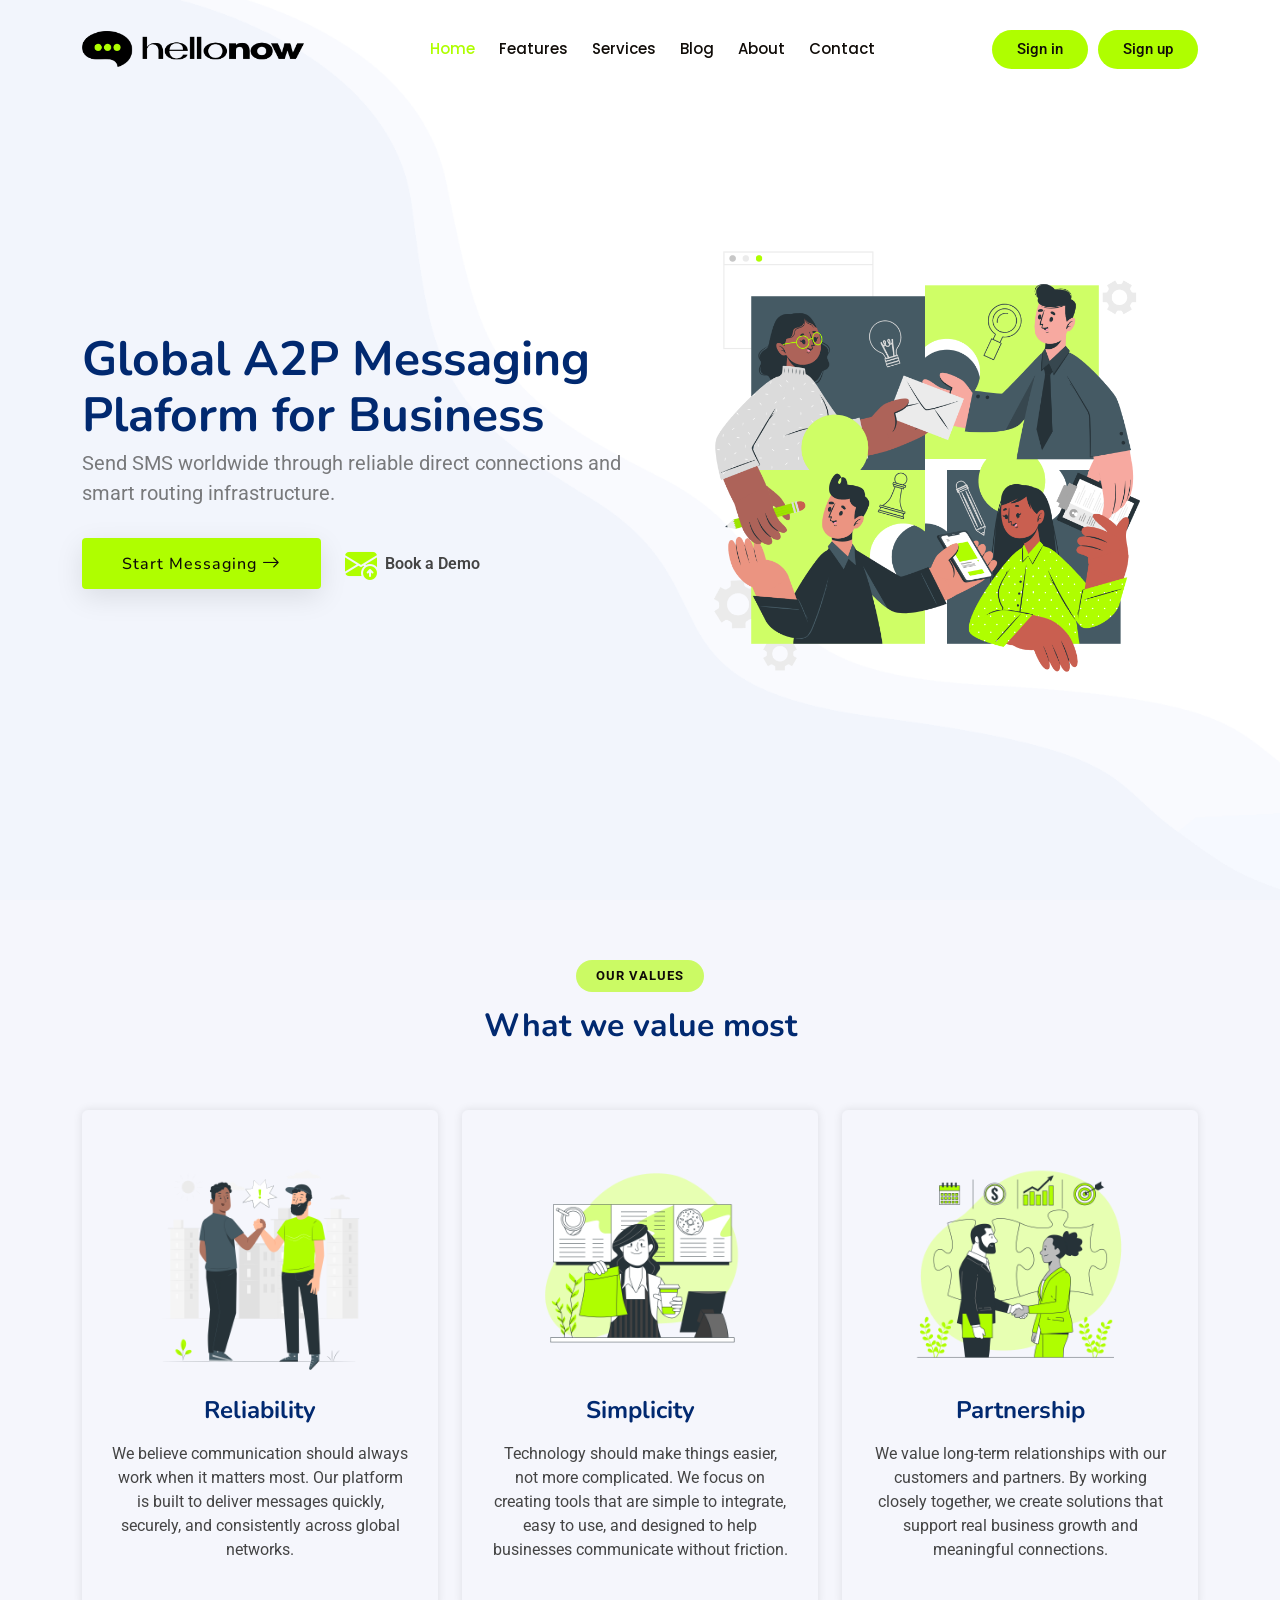
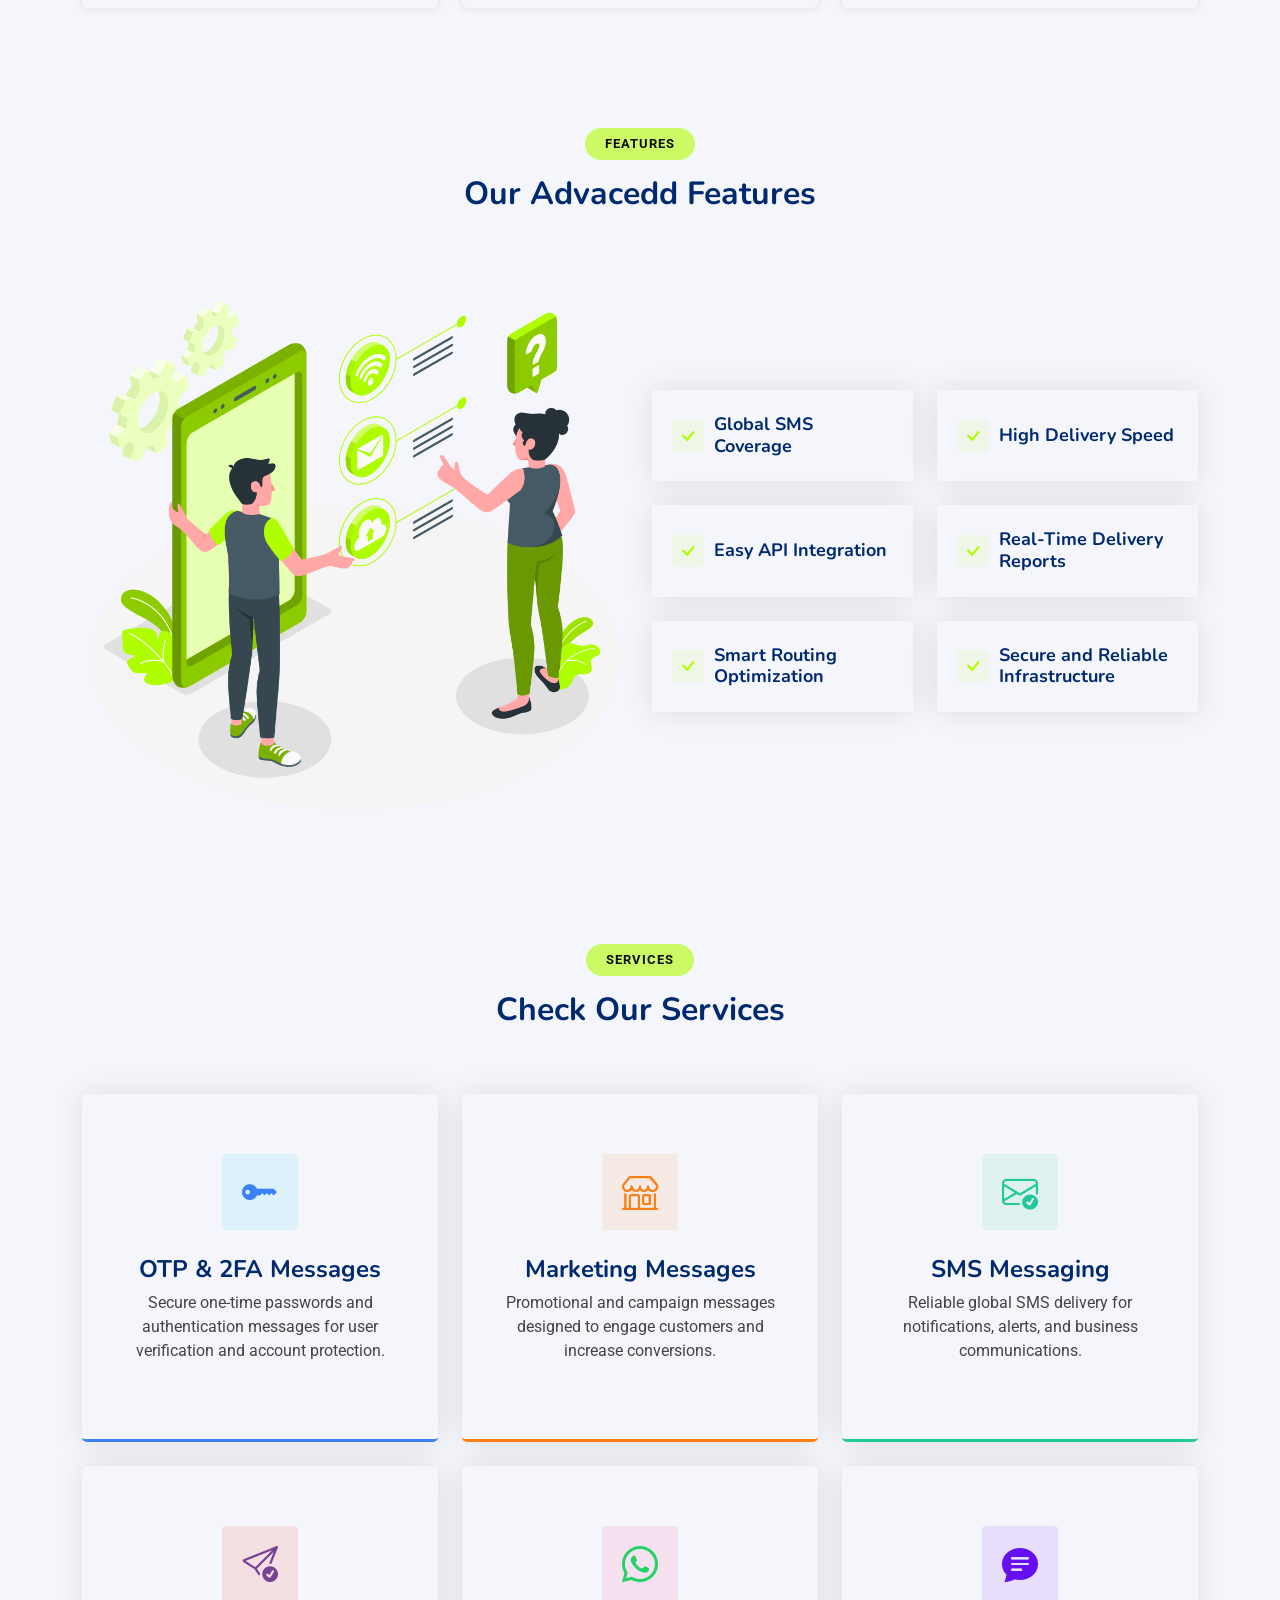
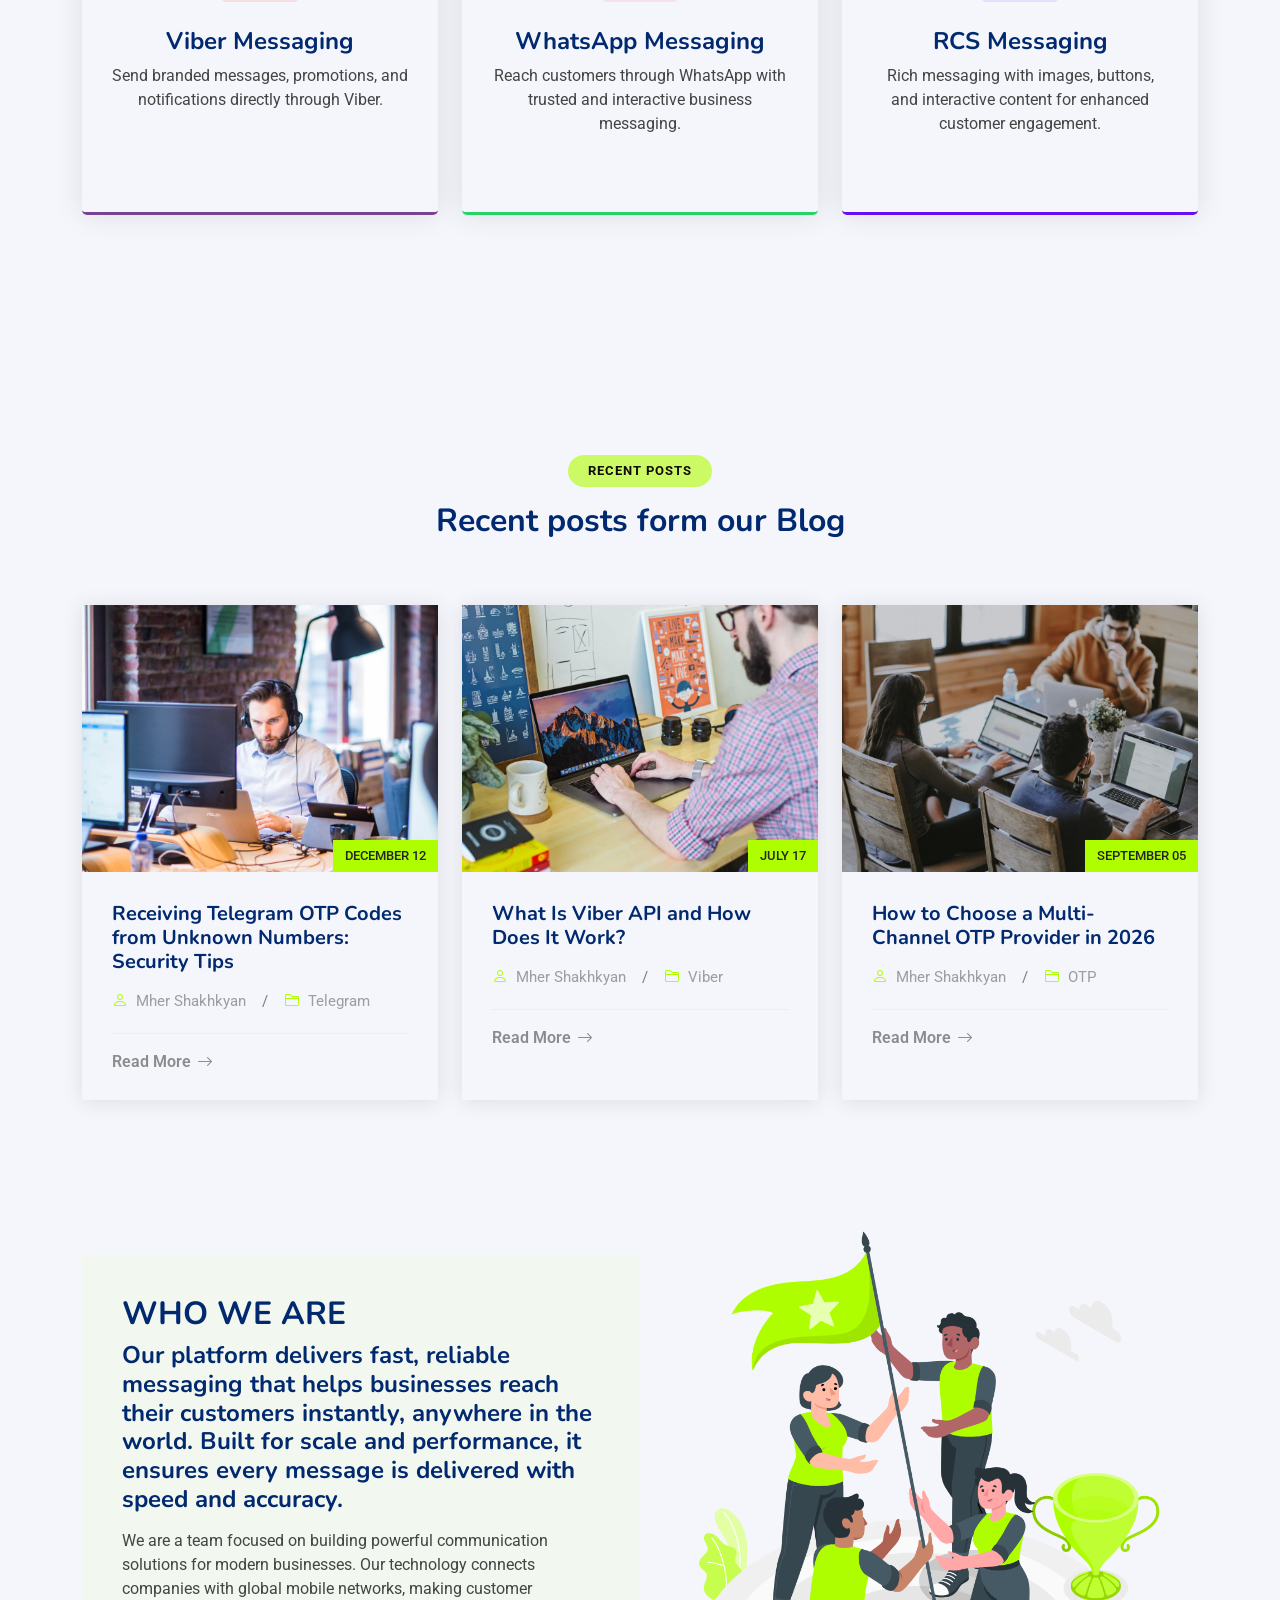
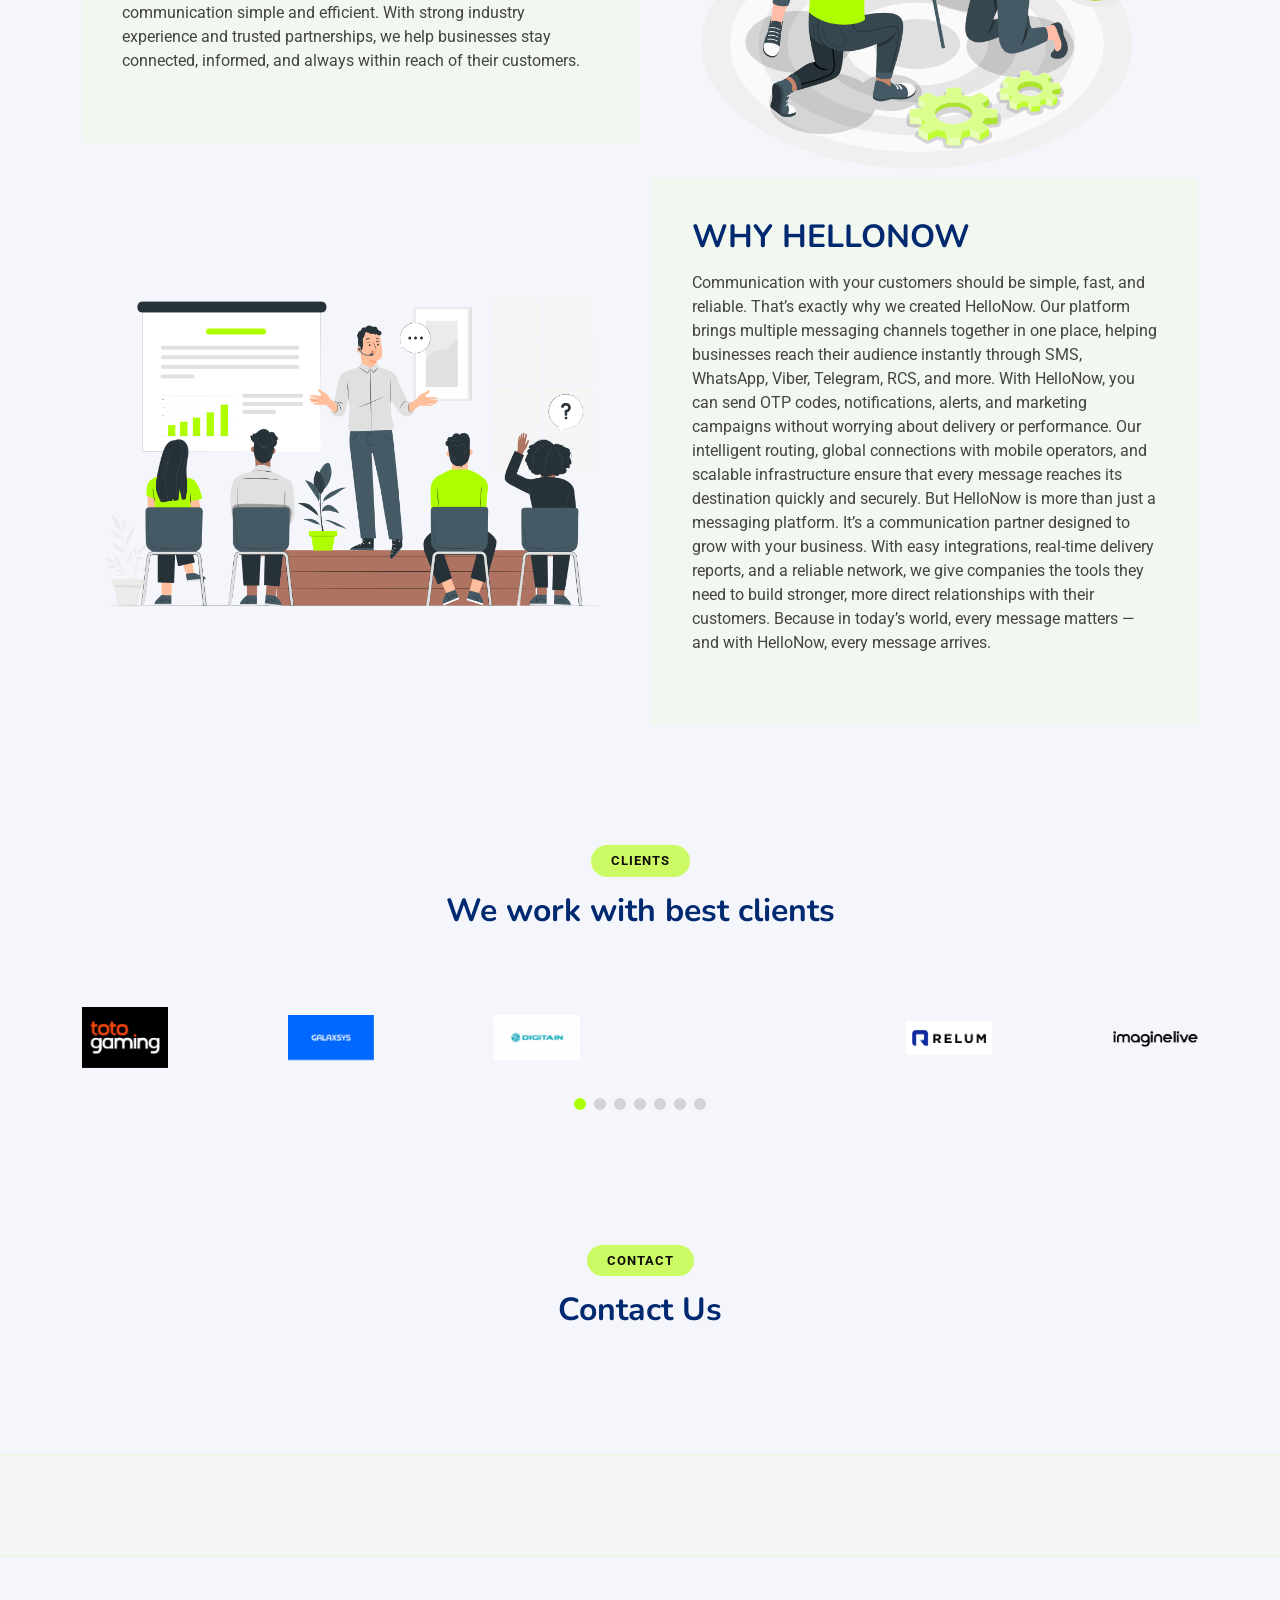
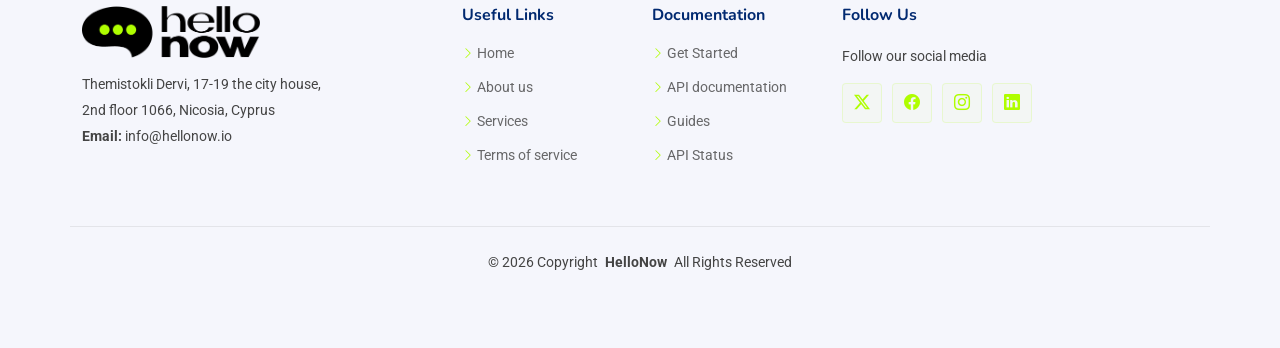
==== index.html @ 5442c540 "Contact us form" ====
<!DOCTYPE html>
<html lang="en">

<head>
  <meta charset="utf-8">
  <meta content="width=device-width, initial-scale=1.0" name="viewport">
  <title>HelloNow</title>
  <meta name="description" content="">
  <meta name="keywords" content="">

  <!-- Favicons -->
  <link href="assets/img/Favico.png" rel="icon">
  <link href="assets/img/Favico.png" rel="apple-touch-icon">

  <!-- Fonts -->
  <link href="https://fonts.googleapis.com" rel="preconnect">
  <link href="https://fonts.gstatic.com" rel="preconnect" crossorigin>
  <link href="https://fonts.googleapis.com/css2?family=Roboto:ital,wght@0,100;0,300;0,400;0,500;0,700;0,900;1,100;1,300;1,400;1,500;1,700;1,900&family=Poppins:ital,wght@0,100;0,200;0,300;0,400;0,500;0,600;0,700;0,800;0,900;1,100;1,200;1,300;1,400;1,500;1,600;1,700;1,800;1,900&family=Nunito:ital,wght@0,200;0,300;0,400;0,500;0,600;0,700;0,800;0,900;1,200;1,300;1,400;1,500;1,600;1,700;1,800;1,900&display=swap" rel="stylesheet">

  <!-- Vendor CSS Files -->
  <link href="assets/vendor/bootstrap/css/bootstrap.min.css" rel="stylesheet">
  <link href="assets/vendor/bootstrap-icons/bootstrap-icons.css" rel="stylesheet">
  <link href="assets/vendor/aos/aos.css" rel="stylesheet">
  <link href="assets/vendor/glightbox/css/glightbox.min.css" rel="stylesheet">
  <link href="assets/vendor/swiper/swiper-bundle.min.css" rel="stylesheet">

  <!-- Main CSS File -->
  <link href="assets/css/main.css" rel="stylesheet">

</head>

<body class="index-page">

  <header id="header" class="header d-flex align-items-center fixed-top">
    <div class="container-fluid container-xl position-relative d-flex align-items-center justify-content-between">

      <a href="index.html" class="logo d-flex align-items-center">
        <img src="assets/img/Horizontal logo.png" alt="">
        
      </a>

      <nav id="navmenu" class="navmenu mx-auto">
        <ul>
          <li><a href="#hero" class="active">Home<br></a></li>
          <li><a href="#features">Features</a></li>
          <li><a href="#services">Services</a></li>
          <li><a href="#recent-posts">Blog</a></li>
          <li><a href="#about">About</a></li>

          <!-- <li class="dropdown"><a href="#"><span>Dropdown</span> <i class="bi bi-chevron-down toggle-dropdown"></i></a>
            <ul>
              <li><a href="#">Dropdown 1</a></li>
              <li class="dropdown"><a href="#"><span>Deep Dropdown</span> <i class="bi bi-chevron-down toggle-dropdown"></i></a>
                <ul>
                  <li><a href="#">Deep Dropdown 1</a></li>
                  <li><a href="#">Deep Dropdown 2</a></li>
                  <li><a href="#">Deep Dropdown 3</a></li>
                  <li><a href="#">Deep Dropdown 4</a></li>
                  <li><a href="#">Deep Dropdown 5</a></li>
                </ul>
              </li>
              <li><a href="#">Dropdown 2</a></li>
              <li><a href="#">Dropdown 3</a></li>
              <li><a href="#">Dropdown 4</a></li>
            </ul>
          </li>
          <li class="listing-dropdown"><a href="#"><span>Listing Dropdown</span> <i class="bi bi-chevron-down toggle-dropdown"></i></a>
            <ul>
              <li>
                <a href="#">Column 1 link 1</a>
                <a href="#">Column 1 link 2</a>
                <a href="#">Column 1 link 3</a>
              </li>
              <li>
                <a href="#">Column 2 link 1</a>
                <a href="#">Column 2 link 2</a>
                <a href="#">Column 3 link 3</a>
              </li>
              <li>
                <a href="#">Column 3 link 1</a>
                <a href="#">Column 3 link 2</a>
                <a href="#">Column 3 link 3</a>
              </li>
              <li>
                <a href="#">Column 4 link 1</a>
                <a href="#">Column 4 link 2</a>
                <a href="#">Column 4 link 3</a>
              </li>
              <li>
                <a href="#">Column 5 link 1</a>
                <a href="#">Column 5 link 2</a>
                <a href="#">Column 5 link 3</a>
              </li>
            </ul>
          </li>-->
          <li><a href="#contact">Contact</a></li>
        </ul>
        <i class="mobile-nav-toggle d-xl-none bi bi-list"></i>
      </nav>

      <a class="btn-signup flex-md-shrink-0" href="index.html#about">Sign in</a>
      <a class="btn-signup flex-md-shrink-0" href="index.html#about">Sign up</a>

    </div>
  </header>

  <main class="main">

    <!-- Hero Section -->
    <section id="hero" class="hero section">

      <div class="container">
        <div class="row gy-4">
          <div class="col-lg-6 order-2 order-lg-1 d-flex flex-column justify-content-center">
            <h1 data-aos="fade-up">Global A2P Messaging Plaform for Business </h1>
            <p data-aos="fade-up" data-aos-delay="100">Send SMS worldwide through reliable direct connections and smart routing infrastructure.</p>
            <div class="d-flex flex-column flex-md-row" data-aos="fade-up" data-aos-delay="200">
              <a href="#" class="btn-get-started">Start Messaging <i class="bi bi-arrow-right"></i></a>
              <a href="https://calendly.com/mher-shakhkyan/new-meeting" class="glightbox btn-watch-video d-flex align-items-center justify-content-center ms-0 ms-md-4 mt-4 mt-md-0"><i class="bi bi-envelope-arrow-up-fill"></i><span>Book a Demo</span></a>
            </div>
          </div>
          <div class="col-lg-6 order-1 order-lg-2 hero-img" data-aos="zoom-out">
            <img src="assets/img/hero-img.png" class="img-fluid animated" alt="">
          </div>
        </div>
      </div>

    </section><!-- /Hero Section -->

    

    <!-- Values Section -->
    <section id="values" class="values section">

      <!-- Section Title -->
      <div class="container section-title" data-aos="fade-up">
        <h2>Our Values</h2>
        <p>What we value most<br></p>
      </div><!-- End Section Title -->

      <div class="container">

        <div class="row gy-4">

          <div class="col-lg-4" data-aos="fade-up" data-aos-delay="100">
            <div class="card">
              <img src="assets/img/values-1.png" class="img-fluid" alt="">
              <h3>Reliability</h3>
              <p>We believe communication should always work when it matters most. Our platform is built to deliver messages quickly, securely, and consistently across global networks.</p>
            </div>
          </div><!-- End Card Item -->

          <div class="col-lg-4" data-aos="fade-up" data-aos-delay="200">
            <div class="card">
              <img src="assets/img/values-2.png" class="img-fluid" alt="">
              <h3>Simplicity</h3>
              <p>Technology should make things easier, not more complicated. We focus on creating tools that are simple to integrate, easy to use, and designed to help businesses communicate without friction.</p>
            </div>
          </div><!-- End Card Item -->

          <div class="col-lg-4" data-aos="fade-up" data-aos-delay="300">
            <div class="card">
              <img src="assets/img/values-3.png" class="img-fluid" alt="">
              <h3>Partnership</h3>
              <p>We value long-term relationships with our customers and partners. By working closely together, we create solutions that support real business growth and meaningful connections.</p>
            </div>
          </div><!-- End Card Item -->

        </div>

      </div>

    </section><!-- /Values Section -->

    

    <!-- Features Section -->
    <section id="features" class="features section">

      <!-- Section Title -->
      <div class="container section-title" data-aos="fade-up">
        <h2>Features</h2>
        <p>Our Advacedd Features<br></p>
      </div><!-- End Section Title -->

      <div class="container">

        <div class="row gy-5">

          <div class="col-xl-6" data-aos="zoom-out" data-aos-delay="100">
            <img src="assets/img/features.png" class="img-fluid" alt="">
          </div>

          <div class="col-xl-6 d-flex">
            <div class="row align-self-center gy-4">

              <div class="col-md-6" data-aos="fade-up" data-aos-delay="200">
                <div class="feature-box d-flex align-items-center">
                  <i class="bi bi-check"></i>
                  <h3>Global SMS Coverage</h3>
                </div>
              </div><!-- End Feature Item -->

              <div class="col-md-6" data-aos="fade-up" data-aos-delay="300">
                <div class="feature-box d-flex align-items-center">
                  <i class="bi bi-check"></i>
                  <h3>High Delivery Speed</h3>
                </div>
              </div><!-- End Feature Item -->

              <div class="col-md-6" data-aos="fade-up" data-aos-delay="400">
                <div class="feature-box d-flex align-items-center">
                  <i class="bi bi-check"></i>
                  <h3>Easy API Integration</h3>
                </div>
              </div><!-- End Feature Item -->

              <div class="col-md-6" data-aos="fade-up" data-aos-delay="500">
                <div class="feature-box d-flex align-items-center">
                  <i class="bi bi-check"></i>
                  <h3>Real-Time Delivery Reports</h3>
                </div>
              </div><!-- End Feature Item -->

              <div class="col-md-6" data-aos="fade-up" data-aos-delay="600">
                <div class="feature-box d-flex align-items-center">
                  <i class="bi bi-check"></i>
                  <h3>Smart Routing Optimization</h3>
                </div>
              </div><!-- End Feature Item -->

              <div class="col-md-6" data-aos="fade-up" data-aos-delay="700">
                <div class="feature-box d-flex align-items-center">
                  <i class="bi bi-check"></i>
                  <h3>Secure and Reliable Infrastructure</h3>
                </div>
              </div><!-- End Feature Item -->

            </div>
          </div>

        </div>

      </div>

    </section><!-- /Features Section -->

    

    <!-- Services Section -->
    <section id="services" class="services section">

      <!-- Section Title -->
      <div class="container section-title" data-aos="fade-up">
        <h2>Services</h2>
        <p>Check Our Services<br></p>
      </div><!-- End Section Title -->

      <div class="container">

        <div class="row gy-4">

          <div class="col-lg-4 col-md-6" data-aos="fade-up" data-aos-delay="100">
            <div class="service-item item-cyan position-relative">
              <i class="bi bi-key-fill icon"></i>
              <h3>OTP & 2FA Messages</h3>
              <p>Secure one-time passwords and authentication messages for user verification and account protection.</p>
              
            </div>
          </div><!-- End Service Item -->

          <div class="col-lg-4 col-md-6" data-aos="fade-up" data-aos-delay="200">
            <div class="service-item item-orange position-relative">
              <i class="bi bi-shop icon"></i>
              <h3>Marketing Messages</h3>
              <p>Promotional and campaign messages designed to engage customers and increase conversions.</p>
            
            </div>
          </div><!-- End Service Item -->

          <div class="col-lg-4 col-md-6" data-aos="fade-up" data-aos-delay="300">
            <div class="service-item item-teal position-relative">
              <i class="bi bi-envelope-check icon"></i>
              <h3>SMS Messaging</h3>
              <p>Reliable global SMS delivery for notifications, alerts, and business communications.</p>
              
            </div>
          </div><!-- End Service Item -->

          <div class="col-lg-4 col-md-6" data-aos="fade-up" data-aos-delay="400">
            <div class="service-item item-red position-relative">
              <i class="bi bi-send-check icon"></i>
              <h3>Viber Messaging</h3>
              <p>Send branded messages, promotions, and notifications directly through Viber.</p>
              
            </div>
          </div><!-- End Service Item -->

          <div class="col-lg-4 col-md-6" data-aos="fade-up" data-aos-delay="500">
            <div class="service-item item-pink position-relative">
              <i class="bi bi-whatsapp icon"></i>
              <h3>WhatsApp Messaging</h3>
              <p>Reach customers through WhatsApp with trusted and interactive business messaging.</p>
              
            </div>
          </div><!-- End Service Item -->

          <div class="col-lg-4 col-md-6" data-aos="fade-up" data-aos-delay="600">
            <div class="service-item item-indigo position-relative">
              <i class="bi bi-chat-text-fill icon"></i>
              <h3>RCS Messaging</h3>
              <p>Rich messaging with images, buttons, and interactive content for enhanced customer engagement.</p>
              
            </div>
          </div><!-- End Service Item -->

        </div>

      </div>

    </section><!-- /Services Section -->

    <!-- Why Hello Now Section -->
    <section id="WhyHelloNow" class="team">
 
    <!-- Section Title -->
    

      
    </section><!-- /Team Section -->

    

    <!-- Recent Posts Section -->
    <section id="recent-posts" class="recent-posts section">

      <!-- Section Title -->
      <div class="container section-title" data-aos="fade-up">
        <h2>Recent Posts</h2>
        <p>Recent posts form our Blog</p>
      </div><!-- End Section Title -->

      <div class="container">

        <div class="row gy-5">

          <div class="col-xl-4 col-md-6">
            <div class="post-item position-relative h-100" data-aos="fade-up" data-aos-delay="100">

              <div class="post-img position-relative overflow-hidden">
                <img src="assets/img/blog/blog-1.jpg" class="img-fluid" alt="">
                <span class="post-date">December 12</span>
              </div>

              <div class="post-content d-flex flex-column">

                <h3 class="post-title">Receiving Telegram OTP Codes from Unknown Numbers: Security Tips</h3>

                <div class="meta d-flex align-items-center">
                  <div class="d-flex align-items-center">
                    <i class="bi bi-person"></i> <span class="ps-2">Mher Shakhkyan</span>
                  </div>
                  <span class="px-3 text-black-50">/</span>
                  <div class="d-flex align-items-center">
                    <i class="bi bi-folder2"></i> <span class="ps-2">Telegram</span>
                  </div>
                </div>

                <hr>

                <a href="#" class="readmore stretched-link"><span>Read More</span><i class="bi bi-arrow-right"></i></a>

              </div>

            </div>
          </div><!-- End post item -->

          <div class="col-xl-4 col-md-6">
            <div class="post-item position-relative h-100" data-aos="fade-up" data-aos-delay="200">

              <div class="post-img position-relative overflow-hidden">
                <img src="assets/img/blog/blog-2.jpg" class="img-fluid" alt="">
                <span class="post-date">July 17</span>
              </div>

              <div class="post-content d-flex flex-column">

                <h3 class="post-title">What Is Viber API and How Does It Work?</h3>

                <div class="meta d-flex align-items-center">
                  <div class="d-flex align-items-center">
                    <i class="bi bi-person"></i> <span class="ps-2">Mher Shakhkyan</span>
                  </div>
                  <span class="px-3 text-black-50">/</span>
                  <div class="d-flex align-items-center">
                    <i class="bi bi-folder2"></i> <span class="ps-2">Viber</span>
                  </div>
                </div>

                <hr>

                <a href="#" class="readmore stretched-link"><span>Read More</span><i class="bi bi-arrow-right"></i></a>

              </div>

            </div>
          </div><!-- End post item -->

          <div class="col-xl-4 col-md-6" data-aos="fade-up" data-aos-delay="300">
            <div class="post-item position-relative h-100">

              <div class="post-img position-relative overflow-hidden">
                <img src="assets/img/blog/blog-3.jpg" class="img-fluid" alt="">
                <span class="post-date">September 05</span>
              </div>

              <div class="post-content d-flex flex-column">

                <h3 class="post-title">How to Choose a Multi-Channel OTP Provider in 2026</h3>

                <div class="meta d-flex align-items-center">
                  <div class="d-flex align-items-center">
                    <i class="bi bi-person"></i> <span class="ps-2">Mher Shakhkyan</span>
                  </div>
                  <span class="px-3 text-black-50">/</span>
                  <div class="d-flex align-items-center">
                    <i class="bi bi-folder2"></i> <span class="ps-2">OTP</span>
                  </div>
                </div>

                <hr>

                <a href="#" class="readmore stretched-link"><span>Read More</span><i class="bi bi-arrow-right"></i></a>

              </div>

            </div>
          </div><!-- End post item -->

        </div>

      </div>

    </section><!-- /Recent Posts Section -->

    <!-- About Section -->
    <section id="about" class="about section">

      <div class="container" data-aos="fade-up">
        <div class="row gx-0">

          <div class="col-lg-6 d-flex flex-column justify-content-center" data-aos="fade-up" data-aos-delay="200">
            <div class="content">
              <h3>Who We Are</h3>
              <h2>Our platform delivers fast, reliable messaging that helps businesses reach their customers instantly, anywhere in the world. Built for scale and performance, it ensures every message is delivered with speed and accuracy.</h2>
              <p>
                We are a team focused on building powerful communication solutions for modern businesses. Our technology connects companies with global mobile networks, making customer communication simple and efficient. With strong industry experience and trusted partnerships, we help businesses stay connected, informed, and always within reach of their customers.
              </p>
            </div>
          </div>

          <div class="col-lg-6 d-flex align-items-center" data-aos="zoom-out" data-aos-delay="200">
            <img src="assets/img/Team.png" class="img-fluid" alt="">
          </div>

        </div>
      </div>
      <div class="container" data-aos="fade-up">
        <div class="row gx-4">
          <div class="col-lg-6 d-flex align-items-center" data-aos="zoom-out" data-aos-delay="200">
            <img src="assets/img/whyhellonow.png" class="img-fluid" alt="">
          </div>
          <div class="col-lg-6 d-flex flex-column justify-content-center" data-aos="fade-up" data-aos-delay="200">
            
            <div class="content">
              <h3>Why HelloNow</h3>
              <p>
                Communication with your customers should be simple, fast, and reliable. That’s exactly why we created HelloNow. Our platform brings multiple messaging channels together in one place, helping businesses reach their audience instantly through SMS, WhatsApp, Viber, Telegram, RCS, and more.

With HelloNow, you can send OTP codes, notifications, alerts, and marketing campaigns without worrying about delivery or performance. Our intelligent routing, global connections with mobile operators, and scalable infrastructure ensure that every message reaches its destination quickly and securely.

But HelloNow is more than just a messaging platform. It’s a communication partner designed to grow with your business. With easy integrations, real-time delivery reports, and a reliable network, we give companies the tools they need to build stronger, more direct relationships with their customers.

Because in today’s world, every message matters — and with HelloNow, every message arrives.
              </p>
            </div>
          </div>
          
        </div>
      </div>

    </section><!-- /About Section -->


    <!-- Clients Section -->
    <section id="clients" class="clients section">

      <!-- Section Title -->
      <div class="container section-title" data-aos="fade-up">
        <h2>Clients</h2>
        <p>We work with best clients<br></p>
      </div><!-- End Section Title -->

      <div class="container" data-aos="fade-up" data-aos-delay="100">

        <div class="swiper init-swiper">
          <script type="application/json" class="swiper-config">
            {
              "loop": true,
              "speed": 600,
              "autoplay": {
                "delay": 5000
              },
              "slidesPerView": "auto",
              "pagination": {
                "el": ".swiper-pagination",
                "type": "bullets",
                "clickable": true
              },
              "breakpoints": {
                "320": {
                  "slidesPerView": 2,
                  "spaceBetween": 40
                },
                "480": {
                  "slidesPerView": 3,
                  "spaceBetween": 60
                },
                "640": {
                  "slidesPerView": 4,
                  "spaceBetween": 80
                },
                "992": {
                  "slidesPerView": 6,
                  "spaceBetween": 120
                }
              }
            }
          </script>
          <div class="swiper-wrapper align-items-center">
            <div class="swiper-slide"><img src="assets/img/clients/client-1.png" class="img-fluid" alt=""></div>
            <div class="swiper-slide"><img src="assets/img/clients/client-2.png" class="img-fluid" alt=""></div>
            <div class="swiper-slide"><img src="assets/img/clients/client-3.png" class="img-fluid" alt=""></div>
            <div class="swiper-slide"><img src="assets/img/clients/client-5.jpg" class="img-fluid" alt=""></div>
            <div class="swiper-slide"><img src="assets/img/clients/client-6.png" class="img-fluid" alt=""></div>
            <div class="swiper-slide"><img src="assets/img/clients/client-7.png" class="img-fluid" alt=""></div>
            <div class="swiper-slide"><img src="assets/img/clients/client-8.png" class="img-fluid" alt=""></div>

          </div>
          <div class="swiper-pagination"></div>
        </div>

      </div>

    </section><!-- /Clients Section -->

    <!-- Contact Section -->
    <section id="contact" class="contact section">

      <!-- Section Title -->
      <div class="container section-title" data-aos="fade-up">
        <h2>Contact</h2>
        <p>Contact Us</p>
      </div><!-- End Section Title -->

      <div class="container" data-aos="fade-up" data-aos-delay="100">

        <div class="row gy-4 justify-content-center">

          <!--<div class="col-lg-6 col-md-8">
            <form action="forms/contact.php" method="post" class="php-email-form" data-aos="fade-up" data-aos-delay="200">
              <div class="row gy-4 ">

                <div class="col-md-6">
                  <input type="text" name="name" class="form-control" placeholder="Your Name" required="">
                </div>

                <div class="col-md-6 ">
                  <input type="email" class="form-control" name="email" placeholder="Your Email" required="">
                </div>

                <div class="col-12">
                  <input type="text" class="form-control" name="subject" placeholder="Subject" required="">
                </div>

                <div class="col-12">
                  <textarea class="form-control" name="message" rows="6" placeholder="Message" required=""></textarea>
                </div>

                <div class="col-12 text-center">
                  <div class="loading">Loading</div>
                  <div class="error-message"></div>
                  <div class="sent-message">Your message has been sent. Thank you!</div>

                  <button type="submit">Send Message</button>
                </div>

              </div>
            </form>
          </div> End Contact Form .

        </div> -->
        <script src="https://js-eu1.hsforms.net/forms/embed/147983005.js" defer></script>
          <div class="hs-form-frame" data-region="eu1" data-form-id="b0505e61-a0c4-4d88-88ee-ecc9de05cf66" data-portal-id="147983005"></div>

      </div>

    </section><!-- /Contact Section -->

  </main>

  <footer id="footer" class="footer">

    <div class="footer-newsletter">
      <div class="container">
        <div class="row justify-content-center text-center">
          <div class="col-lg-6">
            <!--<h4>Join Our Newsletter</h4>
            <p>Subscribe to our newsletter and receive the latest news about our products and services!</p>
            <form action="forms/newsletter.php" method="post" class="php-email-form">
              <div class="newsletter-form"><input type="email" name="email"><input type="submit" value="Subscribe"></div>
              <div class="loading">Loading</div>
              <div class="error-message"></div>
              <div class="sent-message">Your subscription request has been sent. Thank you!</div>
            </form>--> 
            <script src="https://js-eu1.hsforms.net/forms/embed/147983005.js" defer></script>
              <div class="hs-form-frame" data-region="eu1" data-form-id="3d73d6f0-dd74-4648-98e4-0a97cf8570fb" data-portal-id="147983005"></div>
          </div>
        </div>
      </div>
    </div>

    <div class="container footer-top">
      <div class="row gy-4">
        <div class="col-lg-4 col-md-6 footer-about">
         
          <img class="d-flex col-lg-6 col-md-6 align-items-center" src="assets/img/logo.png" alt="">
          <div class="footer-contact pt-3">
            <p>Themistokli Dervi, 17-19 the city house,</p>
            <p>2nd floor 1066, Nicosia, Cyprus </p>
            <p><strong>Email:</strong> <span>info@hellonow.io</span></p>
          </div>
        </div>

        <div class="col-lg-2 col-md-3 footer-links">
          <h4>Useful Links</h4>
          <ul>
            <li><i class="bi bi-chevron-right"></i> <a href="#">Home</a></li>
            <li><i class="bi bi-chevron-right"></i> <a href="#">About us</a></li>
            <li><i class="bi bi-chevron-right"></i> <a href="#">Services</a></li>
            <li><i class="bi bi-chevron-right"></i> <a href="#">Terms of service</a></li>
          </ul>
        </div>

        <div class="col-lg-2 col-md-3 footer-links">
          <h4>Documentation</h4>
          <ul>
            <li><i class="bi bi-chevron-right"></i> <a href="#">Get Started</a></li>
            <li><i class="bi bi-chevron-right"></i> <a href="#">API documentation</a></li>
            <li><i class="bi bi-chevron-right"></i> <a href="#">Guides</a></li>
            <li><i class="bi bi-chevron-right"></i> <a href="#">API Status</a></li>
          </ul>
        </div>

        <div class="col-lg-4 col-md-12">
          <h4>Follow Us</h4>
          <p>Follow our social media</p>
          <div class="social-links d-flex">
            <a href=""><i class="bi bi-twitter-x"></i></a>
            <a href=""><i class="bi bi-facebook"></i></a>
            <a href=""><i class="bi bi-instagram"></i></a>
            <a href=""><i class="bi bi-linkedin"></i></a>
          </div>
        </div>

      </div>
    </div>

    <div class="container copyright text-center mt-4">
      <p>© 2026 <span>Copyright</span> <strong class="px-1 sitename">HelloNow</strong> <span>All Rights Reserved</span></p>
    </div>
  </footer>

  <!-- Scroll Top -->
  <a href="#" id="scroll-top" class="scroll-top d-flex align-items-center justify-content-center"><i class="bi bi-arrow-up-short"></i></a>

  <!-- Vendor JS Files -->
  <script src="assets/vendor/bootstrap/js/bootstrap.bundle.min.js"></script>
  <script src="assets/vendor/php-email-form/validate.js"></script>
  <script src="assets/vendor/aos/aos.js"></script>
  <script src="assets/vendor/glightbox/js/glightbox.min.js"></script>
  <script src="assets/vendor/purecounter/purecounter_vanilla.js"></script>
  <script src="assets/vendor/imagesloaded/imagesloaded.pkgd.min.js"></script>
  <script src="assets/vendor/isotope-layout/isotope.pkgd.min.js"></script>
  <script src="assets/vendor/swiper/swiper-bundle.min.js"></script>

  <!-- Main JS File -->
  <script src="assets/js/main.js"></script>

</body>

</html>
---- assets/css/main.css ----
/**
* Template Name: FlexStart
* Template URL: https://bootstrapmade.com/flexstart-bootstrap-startup-template/
* Updated: Nov 01 2024 with Bootstrap v5.3.3
* Author: BootstrapMade.com
* License: https://bootstrapmade.com/license/
*/

/*--------------------------------------------------------------
# Font & Color Variables
# Help: https://bootstrapmade.com/color-system/
--------------------------------------------------------------*/
/* Fonts */
:root {
  --default-font: "Roboto",  system-ui, -apple-system, "Segoe UI", Roboto, "Helvetica Neue", Arial, "Noto Sans", "Liberation Sans", sans-serif, "Apple Color Emoji", "Segoe UI Emoji", "Segoe UI Symbol", "Noto Color Emoji";
  --heading-font: "Nunito",  sans-serif;
  --nav-font: "Poppins",  sans-serif;
}

/* Global Colors - The following color variables are used throughout the website. Updating them here will change the color scheme of the entire website */
:root { 
  --background-color: #F5F6FC; /* Background color for the entire website, including individual sections */
  --default-color: #444444; /* Default color used for the majority of the text content across the entire website */
  --heading-color: #012970; /* Color for headings, subheadings and title throughout the website */
  --accent-color: #affe00; /* Accent color that represents your brand on the website. It's used for buttons, links, and other elements that need to stand out */
  --surface-color: #F5F6FC; /* The surface color is used as a background of boxed elements within sections, such as cards, icon boxes, or other elements that require a visual separation from the global background. */
  --contrast-color: #F5F6FC; /* Contrast color for text, ensuring readability against backgrounds of accent, heading, or default colors. */
}

/* Nav Menu Colors - The following color variables are used specifically for the navigation menu. They are separate from the global colors to allow for more customization options */
:root {
  --nav-color: #100C08;  /* The default color of the main navmenu links */
  --nav-hover-color: #affe00; /* Applied to main navmenu links when they are hovered over or active */
  --nav-mobile-background-color: #F5F6FC; /* Used as the background color for mobile navigation menu */
  --nav-dropdown-background-color: #F5F6FC; /* Used as the background color for dropdown items that appear when hovering over primary navigation items */
  --nav-dropdown-color: #100C08; /* Used for navigation links of the dropdown items in the navigation menu. */
  --nav-dropdown-hover-color: #4154f1; /* Similar to --nav-hover-color, this color is applied to dropdown navigation links when they are hovered over. */
}

/* Color Presets - These classes override global colors when applied to any section or element, providing reuse of the sam color scheme. */

.light-background {
  --background-color: #f9f9f9;
  --surface-color: #ffffff;
}

.dark-background {
  --background-color: #060606;
  --default-color: #ffffff;
  --heading-color: #ffffff;
  --surface-color: #252525;
  --contrast-color: #ffffff;
}

/* Smooth scroll */
:root {
  scroll-behavior: smooth;
}

/*--------------------------------------------------------------
# General Styling & Shared Classes
--------------------------------------------------------------*/
body {
  color: var(--default-color);
  background-color: var(--background-color);
  font-family: var(--default-font);
}

a {
  color: var(--accent-color);
  text-decoration: none;
  transition: 0.3s;
}

a:hover {
  color: color-mix(in srgb, var(--accent-color), transparent 25%);
  text-decoration: none;
}

h1,
h2,
h3,
h4,
h5,
h6 {
  color: var(--heading-color);
  font-family: var(--heading-font);
}

/* PHP Email Form Messages
------------------------------*/
.php-email-form .error-message {
  display: none;
  background: #df1529;
  color: #ffffff;
  text-align: left;
  padding: 15px;
  margin-bottom: 24px;
  font-weight: 600;
}

.php-email-form .sent-message {
  display: none;
  color: #ffffff;
  background: #059652;
  text-align: center;
  padding: 15px;
  margin-bottom: 24px;
  font-weight: 600;
}

.php-email-form .loading {
  display: none;
  background: var(--surface-color);
  text-align: center;
  padding: 15px;
  margin-bottom: 24px;
}

.php-email-form .loading:before {
  content: "";
  display: inline-block;
  border-radius: 50%;
  width: 24px;
  height: 24px;
  margin: 0 10px -6px 0;
  border: 3px solid var(--accent-color);
  border-top-color: var(--surface-color);
  animation: php-email-form-loading 1s linear infinite;
}

@keyframes php-email-form-loading {
  0% {
    transform: rotate(0deg);
  }

  100% {
    transform: rotate(360deg);
  }
}

/*--------------------------------------------------------------
# Global Header
--------------------------------------------------------------*/
.header {
  color: var(--default-color);
  background-color: var(--background-color);
  padding: 20px 0;
  transition: all 0.5s;
  z-index: 997;
}

.header .logo {
  line-height: 1;
}

.header .logo img {
  max-height: 36px;
  margin-right: 8px;
}

.header .logo h1 {
  font-size: 30px;
  margin: 0;
  font-weight: 700;
  color: var(--headin.g-color);
}

.header .btn-signup,
.header .btn-signup:focus {
  color: #100C08;
  background: var(--accent-color);
  font-size: 15px;
  padding: 8px 25px;
  margin: 0 0 0 10px;
  border-radius: 25px;
  transition: 0.3s;
  font-weight: 500;
}

.header .btn-signup:hover,
.header .btn-signup:focus:hover {
  color: #100C08;
  background: color-mix(in srgb, var(--accent-color), transparent 15%);
}

@media (max-width: 1200px) {
  .header .logo {
    order: 1;
  }

  .header .btn-signup {
    order: 2;
    margin: 0 15px 0 0;
    padding: 6px 15px;
  }


  
  .header .navmenu {
    order: 3;
  }
}

.scrolled .header {
  box-shadow: 0px 0 18px rgba(0, 0, 0, 0.1);
}

/* Index Page Header
------------------------------*/
.index-page .header {
  --background-color: rgba(255, 255, 255, 0);
}

/* Index Page Header on Scroll
------------------------------*/
.index-page.scrolled .header {
  --background-color: #ffffff;
}

/*--------------------------------------------------------------
# Navigation Menu
--------------------------------------------------------------*/
/* Navmenu - Desktop */
@media (min-width: 1200px) {
  .navmenu {
    padding: 0;
  }

  .navmenu ul {
    margin: 0;
    padding: 0;
    display: flex;
    list-style: none;
    align-items: center;
  }

  .navmenu li {
    position: relative;
  }

  .navmenu a,
  .navmenu a:focus {
    color: var(--nav-color);
    padding: 18px 12px;
    font-size: 15px;
    font-family: var(--nav-font);
    font-weight: 500;
    display: flex;
    align-items: center;
    justify-content: space-between;
    white-space: nowrap;
    transition: 0.3s;
  }

  .navmenu a i,
  .navmenu a:focus i {
    font-size: 12px;
    line-height: 0;
    margin-left: 5px;
    transition: 0.3s;
  }

  .navmenu li:last-child a {
    padding-right: 0;
  }

  .navmenu li:hover>a,
  .navmenu .active,
  .navmenu .active:focus {
    color: var(--nav-hover-color);
  }

  .navmenu .dropdown ul {
    margin: 0;
    padding: 10px 0;
    background: var(--nav-dropdown-background-color);
    display: block;
    position: absolute;
    visibility: hidden;
    left: 14px;
    top: 130%;
    opacity: 0;
    transition: 0.3s;
    border-radius: 4px;
    z-index: 99;
    box-shadow: 0px 0px 30px rgba(0, 0, 0, 0.1);
  }

  .navmenu .dropdown ul li {
    min-width: 200px;
  }

  .navmenu .dropdown ul a {
    padding: 10px 20px;
    font-size: 15px;
    text-transform: none;
    color: var(--nav-dropdown-color);
  }

  .navmenu .dropdown ul a i {
    font-size: 12px;
  }

  .navmenu .dropdown ul a:hover,
  .navmenu .dropdown ul .active:hover,
  .navmenu .dropdown ul li:hover>a {
    color: var(--nav-dropdown-hover-color);
  }

  .navmenu .dropdown:hover>ul {
    opacity: 1;
    top: 100%;
    visibility: visible;
  }

  .navmenu .dropdown .dropdown ul {
    top: 0;
    left: -90%;
    visibility: hidden;
  }

  .navmenu .dropdown .dropdown:hover>ul {
    opacity: 1;
    top: 0;
    left: -100%;
    visibility: visible;
  }
}

/* Navmenu - Mobile */
@media (max-width: 1199px) {
  .mobile-nav-toggle {
    color: var(--nav-color);
    font-size: 28px;
    line-height: 0;
    margin-right: 10px;
    cursor: pointer;
    transition: color 0.3s;
  }

  .navmenu {
    padding: 0;
    z-index: 9997;
  }

  .navmenu ul {
    display: none;
    list-style: none;
    position: absolute;
    inset: 60px 20px 20px 20px;
    padding: 10px 0;
    margin: 0;
    border-radius: 6px;
    background-color: var(--nav-mobile-background-color);
    overflow-y: auto;
    transition: 0.3s;
    z-index: 9998;
    box-shadow: 0px 0px 30px rgba(0, 0, 0, 0.1);
  }

  .navmenu a,
  .navmenu a:focus {
    color: var(--nav-dropdown-color);
    padding: 10px 20px;
    font-family: var(--nav-font);
    font-size: 17px;
    font-weight: 500;
    display: flex;
    align-items: center;
    justify-content: space-between;
    white-space: nowrap;
    transition: 0.3s;
  }

  .navmenu a i,
  .navmenu a:focus i {
    font-size: 12px;
    line-height: 0;
    margin-left: 5px;
    width: 30px;
    height: 30px;
    display: flex;
    align-items: center;
    justify-content: center;
    border-radius: 50%;
    transition: 0.3s;
    background-color: color-mix(in srgb, var(--accent-color), transparent 90%);
  }

  .navmenu a i:hover,
  .navmenu a:focus i:hover {
    background-color: var(--accent-color);
    color: var(--contrast-color);
  }

  .navmenu a:hover,
  .navmenu .active,
  .navmenu .active:focus {
    color: var(--nav-dropdown-hover-color);
  }

  .navmenu .active i,
  .navmenu .active:focus i {
    background-color: var(--accent-color);
    color: var(--contrast-color);
    transform: rotate(180deg);
  }

  .navmenu .dropdown ul {
    position: static;
    display: none;
    z-index: 99;
    padding: 10px 0;
    margin: 10px 20px;
    background-color: var(--nav-dropdown-background-color);
    border: 1px solid color-mix(in srgb, var(--default-color), transparent 90%);
    box-shadow: none;
    transition: all 0.5s ease-in-out;
  }

  .navmenu .dropdown ul ul {
    background-color: rgba(33, 37, 41, 0.1);
  }

  .navmenu .dropdown>.dropdown-active {
    display: block;
    background-color: rgba(33, 37, 41, 0.03);
  }

  .mobile-nav-active {
    overflow: hidden;
  }

  .mobile-nav-active .mobile-nav-toggle {
    color: #fff;
    position: absolute;
    font-size: 32px;
    top: 15px;
    right: 15px;
    margin-right: 0;
    z-index: 9999;
  }

  .mobile-nav-active .navmenu {
    position: fixed;
    overflow: hidden;
    inset: 0;
    background: rgba(33, 37, 41, 0.8);
    transition: 0.3s;
  }

  .mobile-nav-active .navmenu>ul {
    display: block;
  }
}

/* Listing Dropdown - Desktop */
@media (min-width: 1200px) {
  .navmenu .listing-dropdown {
    position: static;
  }

  .navmenu .listing-dropdown ul {
    margin: 0;
    padding: 10px;
    background: var(--nav-dropdown-background-color);
    box-shadow: 0px 0px 20px rgba(0, 0, 0, 0.1);
    position: absolute;
    top: 130%;
    left: 0;
    right: 0;
    visibility: hidden;
    opacity: 0;
    display: flex;
    transition: 0.3s;
    border-radius: 4px;
    z-index: 99;
  }

  .navmenu .listing-dropdown ul li {
    flex: 1;
  }

  .navmenu .listing-dropdown ul li a,
  .navmenu .listing-dropdown ul li:hover>a {
    padding: 10px 20px;
    font-size: 15px;
    color: var(--nav-dropdown-color);
    background-color: var(--nav-dropdown-background-color);
  }

  .navmenu .listing-dropdown ul li a:hover,
  .navmenu .listing-dropdown ul li .active,
  .navmenu .listing-dropdown ul li .active:hover {
    color: var(--nav-dropdown-hover-color);
    background-color: var(--nav-dropdown-background-color);
  }

  .navmenu .listing-dropdown:hover>ul {
    opacity: 1;
    top: 100%;
    visibility: visible;
  }
}

/* Listing Dropdown - Mobile */
@media (max-width: 1199px) {
  .navmenu .listing-dropdown ul {
    position: static;
    display: none;
    z-index: 99;
    padding: 10px 0;
    margin: 10px 20px;
    background-color: var(--nav-dropdown-background-color);
    border: 1px solid color-mix(in srgb, var(--default-color), transparent 90%);
    box-shadow: none;
    transition: all 0.5s ease-in-out;
  }

  .navmenu .listing-dropdown ul ul {
    background-color: rgba(33, 37, 41, 0.1);
  }

  .navmenu .listing-dropdown>.dropdown-active {
    display: block;
    background-color: rgba(33, 37, 41, 0.03);
  }
}

/*--------------------------------------------------------------
# Global Footer
--------------------------------------------------------------*/
.footer {
  color: var(--default-color);
  background-color: var(--background-color);
  font-size: 14px;
  padding-bottom: 50px;
  position: relative;
}

.footer .footer-newsletter {
  background-color: color-mix(in srgb, var(--accent-color), transparent 97%);
  border-top: 1px solid color-mix(in srgb, var(--accent-color), transparent 85%);
  border-bottom: 1px solid color-mix(in srgb, var(--accent-color), transparent 85%);
  padding: 50px 0;
}

.footer .footer-newsletter h4 {
  font-size: 24px;
}

.footer .footer-newsletter .newsletter-form {
  margin-top: 30px;
  margin-bottom: 15px;
  padding: 6px 8px;
  position: relative;
  background-color: color-mix(in srgb, var(--background-color), transparent 50%);
  border: 1px solid color-mix(in srgb, var(--default-color), transparent 90%);
  box-shadow: 0px 2px 25px rgba(0, 0, 0, 0.1);
  display: flex;
  transition: 0.3s;
  border-radius: 4px;
}

.footer .footer-newsletter .newsletter-form:focus-within {
  border-color: var(--accent-color);
}

.footer .footer-newsletter .newsletter-form input[type=email] {
  border: 0;
  padding: 4px;
  width: 100%;
  background-color: color-mix(in srgb, var(--background-color), transparent 50%);
  color: #100C08;
}

.footer .footer-newsletter .newsletter-form input[type=email]:focus-visible {
  outline: none;
}

.footer .footer-newsletter .newsletter-form input[type=submit] {
  border: 0;
  font-size: 16px;
  padding: 0 20px;
  margin: -7px -8px -7px 0;
  background: var(--accent-color);
  color: #100C08;
  transition: 0.3s;
  border-radius: 0 4px 4px 0;
}

.footer .footer-newsletter .newsletter-form input[type=submit]:hover {
  background: color-mix(in srgb, var(--accent-color), transparent 20%);
}

.footer .footer-top {
  padding-top: 50px;
}

.footer .social-links a {
  display: flex;
  align-items: center;
  justify-content: center;
  width: 40px;
  height: 40px;
  border-radius: 4px;
  background-color: color-mix(in srgb, var(--accent-color), transparent 97%);
  border: 1px solid color-mix(in srgb, var(--accent-color), transparent 85%);
  font-size: 16px;
  color: var(--accent-color);
  margin-right: 10px;
  transition: 0.3s;
}

.footer .social-links a:hover {
  color: var(--contrast-color);
  background-color: var(--accent-color);
}

.footer h4 {
  font-size: 16px;
  font-weight: bold;
  position: relative;
  padding-bottom: 12px;
}

.footer .footer-links {
  margin-bottom: 30px;
}

.footer .footer-links ul {
  list-style: none;
  padding: 0;
  margin: 0;
}

.footer .footer-links ul i {
  margin-right: 3px;
  font-size: 12px;
  line-height: 0;
  color: var(--accent-color);
}

.footer .footer-links ul li {
  padding: 10px 0;
  display: flex;
  align-items: center;
}

.footer .footer-links ul li:first-child {
  padding-top: 0;
}

.footer .footer-links ul a {
  display: inline-block;
  color: color-mix(in srgb, var(--default-color), transparent 20%);
  line-height: 1;
}

.footer .footer-links ul a:hover {
  color: var(--accent-color);
}

.footer .footer-about a {
  color: var(--heading-color);
  font-size: 24px;
  font-weight: 600;
  font-family: var(--heading-font);
}

.footer .footer-contact p {
  margin-bottom: 5px;
}

.footer .copyright {
  padding-top: 25px;
  padding-bottom: 25px;
  border-top: 1px solid color-mix(in srgb, var(--default-color), transparent 90%);
}

.footer .copyright p {
  margin-bottom: 0;
}

.footer .credits {
  margin-top: 6px;
  font-size: 13px;
}

/*--------------------------------------------------------------
# Scroll Top Button
--------------------------------------------------------------*/
.scroll-top {
  position: fixed;
  visibility: hidden;
  opacity: 0;
  right: 15px;
  bottom: 15px;
  z-index: 99999;
  background-color: var(--accent-color);
  width: 40px;
  height: 40px;
  border-radius: 4px;
  transition: all 0.4s;
}

.scroll-top i {
  font-size: 24px;
  color: #100C08;
  line-height: 0;
}

.scroll-top:hover {
  background-color: color-mix(in srgb, var(--accent-color), transparent 20%);
  color: var(--contrast-color);
}

.scroll-top.active {
  visibility: visible;
  opacity: 1;
}

/*--------------------------------------------------------------
# Disable aos animation delay on mobile devices
--------------------------------------------------------------*/
@media screen and (max-width: 768px) {
  [data-aos-delay] {
    transition-delay: 0 !important;
  }
}

/*--------------------------------------------------------------
# Global Page Titles & Breadcrumbs
--------------------------------------------------------------*/
.page-title {
  color: var(--default-color);
  background-color: var(--background-color);
  position: relative;
}

.page-title .heading {
  padding: 80px 0;
  border-top: 1px solid color-mix(in srgb, var(--default-color), transparent 90%);
}

.page-title .heading h1 {
  font-size: 38px;
  font-weight: 700;
}

.page-title nav {
  background-color: color-mix(in srgb, var(--default-color), transparent 95%);
  padding: 20px 0;
}

.page-title nav ol {
  display: flex;
  flex-wrap: wrap;
  list-style: none;
  margin: 0;
  font-size: 16px;
  font-weight: 600;
}

.page-title nav ol li+li {
  padding-left: 10px;
}

.page-title nav ol li+li::before {
  content: "/";
  display: inline-block;
  padding-right: 10px;
  color: color-mix(in srgb, var(--default-color), transparent 70%);
}

/*--------------------------------------------------------------
# Global Sections
--------------------------------------------------------------*/
section,
.section {
  color: var(--default-color);
  background-color: var(--background-color);
  padding: 60px 0;
  scroll-margin-top: 98px;
  overflow: clip;
}

@media (max-width: 1199px) {

  section,
  .section {
    scroll-margin-top: 56px;
  }
}

/*--------------------------------------------------------------
# Global Section Titles
--------------------------------------------------------------*/
.section-title {
  text-align: center;
  padding-bottom: 60px;
  position: relative;
}

.section-title h2 {
  font-size: 13px;
  letter-spacing: 1px;
  font-weight: 700;
  padding: 8px 20px;
  margin: 0;
  background: color-mix(in srgb, var(--accent-color), transparent 40%);
  color: #100C08;
  display: inline-block;
  text-transform: uppercase;
  border-radius: 50px;
  font-family: var(--default-font);
}

.section-title p {
  color: var(--heading-color);
  margin: 10px 0 0 0;
  font-size: 32px;
  font-weight: 700;
  font-family: var(--heading-font);
}

.section-title p .description-title {
  color: var(--accent-color);
}

/*--------------------------------------------------------------
# Hero Section
--------------------------------------------------------------*/
.hero {
  width: 100%;
  min-height: 100vh;
  position: relative;
  padding: 80px 0 60px 0;
  display: flex;
  align-items: center;
  background: url(../img/hero-bg.png) top center no-repeat;
  background-size: cover;
}

.hero h1 {
  margin: 0;
  font-size: 48px;
  font-weight: 700;
  line-height: 56px;
}

.hero p {
  color: color-mix(in srgb, var(--default-color), transparent 30%);
  margin: 5px 0 30px 0;
  font-size: 20px;
  font-weight: 400;
}

.hero .btn-get-started {
  color:  #100C08;
  background: var(--accent-color);
  font-family: var(--heading-font);
  font-weight: 500;
  font-size: 16px;
  letter-spacing: 1px;
  display: flex;
  align-items: center;
  justify-content: center;
  padding: 12px 40px;
  border-radius: 4px;
  transition: 0.5s;
  box-shadow: 0 8px 28px rgba(0, 0, 0, 0.1);
}

.hero .btn-get-started i {
  margin-left: 5px;
  font-size: 18px;
  transition: 0.3s;
}

.hero .btn-get-started:hover {
  color: #100C08;
  background: color-mix(in srgb, var(--accent-color), transparent 15%);
  box-shadow: 0 8px 28px rgba(0, 0, 0, 0.1);
}

.hero .btn-get-started:hover i {
  transform: translateX(5px);
}

.hero .btn-watch-video {
  font-size: 16px;
  transition: 0.5s;
  color: var(--default-color);
  font-weight: 600;
}

.hero .btn-watch-video i {
  color: var(--accent-color);
  font-size: 32px;
  transition: 0.3s;
  line-height: 0;
  margin-right: 8px;
}

.hero .btn-watch-video:hover {
  color: var(--accent-color);
}

.hero .btn-watch-video:hover i {
  color: color-mix(in srgb, var(--accent-color), transparent 15%);
}

.hero .animated {
  animation: up-down 2s ease-in-out infinite alternate-reverse both;
}

@media (max-width: 640px) {
  .hero h1 {
    font-size: 28px;
    line-height: 36px;
  }

  .hero p {
    font-size: 18px;
    line-height: 24px;
    margin-bottom: 30px;
  }
}

@keyframes up-down {
  0% {
    transform: translateY(10px);
  }

  100% {
    transform: translateY(-10px);
  }
}

/*--------------------------------------------------------------
# About Section
--------------------------------------------------------------*/
.about .content {
  background-color: color-mix(in srgb, var(--accent-color), transparent 95%);
  padding: 40px;
}

.about .content h3 {
  font-size: 32px;
  font-weight: 700;
  text-transform: uppercase;
}

.about .content h2 {
  font-size: 24px;
  font-weight: 700;
}

.about .content p {
  margin: 15px 0 30px 0;
  line-height: 24px;
}

.about .content .btn-read-more {
  color: var(--contrast-color);
  background: var(--accent-color);
  line-height: 0;
  padding: 15px 40px;
  border-radius: 4px;
  transition: 0.5s;
  box-shadow: 0px 5px 25px rgba(0, 0, 0, 0.1);
}

.about .content .btn-read-more span {
  font-family: var(--default-font);
  font-weight: 600;
  font-size: 16px;
  letter-spacing: 1px;
}

.about .content .btn-read-more i {
  margin-left: 5px;
  font-size: 18px;
  transition: 0.3s;
}

.about .content .btn-read-more:hover i {
  transform: translateX(5px);
}

/*--------------------------------------------------------------
# Values Section
--------------------------------------------------------------*/
.values .card {
  background-color: var(--surface-color);
  color: var(--default-color);
  padding: 30px;
  box-shadow: 0px 0 10px rgba(0, 0, 0, 0.1);
  text-align: center;
  transition: 0.3s;
  height: 100%;
  border: 0;
}

.values .card img {
  padding: 30px 50px;
  transition: 0.5s;
  transform: scale(1.1);
}

.values .card h3 {
  font-size: 24px;
  font-weight: 700;
  margin-bottom: 18px;
}

.values .card:hover {
  box-shadow: 0px 0 30px rgba(0, 0, 0, 0.1);
}

.values .card:hover img {
  transform: scale(1);
}

/*--------------------------------------------------------------
# Stats Section
--------------------------------------------------------------*/
.stats .stats-item {
  background-color: var(--surface-color);
  box-shadow: 0px 0 30px rgba(0, 0, 0, 0.1);
  padding: 30px;
}

.stats .stats-item i {
  color: var(--accent-color);
  font-size: 42px;
  line-height: 0;
  margin-right: 20px;
}

.stats .stats-item span {
  color: var(--heading-color);
  font-size: 36px;
  display: block;
  font-weight: 600;
}

.stats .stats-item p {
  padding: 0;
  margin: 0;
  font-family: var(--heading-font);
  font-size: 16px;
}

/*--------------------------------------------------------------
# Features Section
--------------------------------------------------------------*/
.features .feature-box {
  padding: 24px 20px;
  box-shadow: 0px 0 30px rgba(0, 0, 0, 0.1);
  transition: 0.3s;
  height: 100%;
}

.features .feature-box h3 {
  font-size: 18px;
  font-weight: 700;
  margin: 0;
}

.features .feature-box i {
  background: color-mix(in srgb, var(--accent-color), transparent 92%);
  color: var(--accent-color);
  line-height: 0;
  padding: 4px;
  margin-right: 10px;
  font-size: 24px;
  border-radius: 3px;
  transition: 0.3s;
}

.features .feature-box:hover i {
  background: var(--accent-color);
  color: var(--contrast-color);
}

/*--------------------------------------------------------------
# Alt Features Section
--------------------------------------------------------------*/
.alt-features .icon-box {
  display: flex;
}

.alt-features .icon-box h4 {
  font-size: 20px;
  font-weight: 700;
  margin: 0 0 10px 0;
}

.alt-features .icon-box i {
  font-size: 44px;
  line-height: 44px;
  color: var(--accent-color);
  margin-right: 15px;
}

.alt-features .icon-box p {
  font-size: 15px;
  color: color-mix(in srgb, var(--default-color), transparent 30%);
  margin-bottom: 0;
}

/*--------------------------------------------------------------
# Services Section
--------------------------------------------------------------*/
.services .service-item {
  background-color: var(--surface-color);
  box-shadow: 0px 0 30px rgba(0, 0, 0, 0.1);
  height: 100%;
  padding: 60px 30px;
  text-align: center;
  transition: 0.3s;
  border-radius: 5px;
}

.services .service-item .icon {
  font-size: 36px;
  padding: 20px 20px;
  border-radius: 4px;
  position: relative;
  margin-bottom: 25px;
  display: inline-block;
  line-height: 0;
  transition: 0.3s;
}

.services .service-item h3 {
  font-size: 24px;
  font-weight: 700;
}

.services .service-item .read-more {
  display: inline-flex;
  align-items: center;
  justify-content: center;
  font-weight: 600;
  font-size: 16px;
  padding: 8px 20px;
}

.services .service-item .read-more i {
  line-height: 0;
  margin-left: 5px;
  font-size: 18px;
}

.services .service-item.item-cyan {
  border-bottom: 3px solid #3B82F6;
}

.services .service-item.item-cyan .icon {
  color: #3B82F6;
  background: rgba(13, 202, 240, 0.1);
}

.services .service-item.item-cyan .read-more {
  color: #3B82F6;
}

.services .service-item.item-cyan:hover {
  background: #2563EB;
}

.services .service-item.item-orange {
  border-bottom: 3px solid #fd7e14;
}

.services .service-item.item-orange .icon {
  color: #fd7e14;
  background: rgba(253, 126, 20, 0.1);
}

.services .service-item.item-orange .read-more {
  color: #fd7e14;
}

.services .service-item.item-orange:hover {
  background: #fd7e14;
}

.services .service-item.item-teal {
  border-bottom: 3px solid #20c997;
}

.services .service-item.item-teal .icon {
  color: #20c997;
  background: rgba(32, 201, 151, 0.1);
}

.services .service-item.item-teal .read-more {
  color: #20c997;
}

.services .service-item.item-teal:hover {
  background: #20c997;
}

.services .service-item.item-red {
  border-bottom: 3px solid #774294;
}

.services .service-item.item-red .icon {
  color: #774294;
  background: rgba(223, 21, 4, 0.1);
}

.services .service-item.item-red .read-more {
  color: #774294;
}

.services .service-item.item-red:hover {
  background: #5C1E7F;
}

.services .service-item.item-indigo {
  border-bottom: 3px solid #6610f2;
}

.services .service-item.item-indigo .icon {
  color: #6610f2;
  background: rgba(102, 16, 242, 0.1);
}

.services .service-item.item-indigo .read-more {
  color: #6610f2;
}

.services .service-item.item-indigo:hover {
  background: #6610f2;
}

.services .service-item.item-pink {
  border-bottom: 3px solid #25D366;
}

.services .service-item.item-pink .icon {
  color: #25D366;
  background: rgba(243, 38, 140, 0.1);
}

.services .service-item.item-pink .read-more {
  color: #25D366;
}

.services .service-item.item-pink:hover {
  background: #1DA851;
}

.services .service-item:hover h3,
.services .service-item:hover p,
.services .service-item:hover .read-more {
  color: #fff;
}

.services .service-item:hover .icon {
  background: #fff;
}

/*--------------------------------------------------------------
# Pricing Section
--------------------------------------------------------------*/
.pricing .pricing-tem {
  background-color: var(--surface-color);
  box-shadow: 0px 0 30px rgba(0, 0, 0, 0.1);
  padding: 40px 20px;
  text-align: center;
  border-radius: 4px;
  position: relative;
  overflow: hidden;
  transition: 0.3s;
  height: 100%;
}

@media (min-width: 1200px) {
  .pricing .pricing-tem:hover {
    transform: scale(1.1);
    box-shadow: 0px 0 30px rgba(0, 0, 0, 0.1);
  }
}

.pricing h3 {
  font-weight: 700;
  font-size: 18px;
  margin-bottom: 15px;
}

.pricing .price {
  font-size: 36px;
  color: var(--heading-color);
  font-weight: 600;
  font-family: var(--heading-font);
}

.pricing .price sup {
  font-size: 20px;
  top: -15px;
  left: -3px;
}

.pricing .price span {
  color: color-mix(in srgb, var(--default-color), transparent 50%);
  font-size: 16px;
  font-weight: 300;
}

.pricing .icon {
  padding: 20px 0;
}

.pricing .icon i {
  font-size: 48px;
}

.pricing ul {
  padding: 0;
  list-style: none;
  color: var(--default-color);
  text-align: center;
  line-height: 26px;
  font-size: 16px;
  margin-bottom: 25px;
}

.pricing ul li {
  padding-bottom: 10px;
}

.pricing ul .na {
  color: color-mix(in srgb, var(--default-color), transparent 70%);
  text-decoration: line-through;
}

.pricing .btn-buy {
  display: inline-block;
  padding: 8px 40px 10px 40px;
  border-radius: 50px;
  color: var(--accent-color);
  transition: none;
  font-size: 16px;
  font-weight: 400;
  font-family: var(--heading-font);
  font-weight: 600;
  transition: 0.3s;
  border: 1px solid var(--accent-color);
}

.pricing .btn-buy:hover {
  background: var(--accent-color);
  color: var(--contrast-color);
}

.pricing .featured {
  width: 200px;
  position: absolute;
  top: 18px;
  right: -68px;
  transform: rotate(45deg);
  z-index: 1;
  font-size: 14px;
  padding: 1px 0 3px 0;
  background: var(--accent-color);
  color: var(--contrast-color);
}

/*--------------------------------------------------------------
# Faq Section
--------------------------------------------------------------*/
.faq .faq-container .faq-item {
  position: relative;
  padding: 20px 0;
  border-bottom: 1px solid color-mix(in srgb, var(--default-color), transparent 85%);
  overflow: hidden;
}

.faq .faq-container .faq-item:last-child {
  margin-bottom: 0;
}

.faq .faq-container .faq-item h3 {
  font-weight: 600;
  font-size: 16px;
  line-height: 24px;
  margin: 0 30px 0 0;
  transition: 0.3s;
  cursor: pointer;
  display: flex;
  align-items: center;
}

.faq .faq-container .faq-item h3 .num {
  color: var(--accent-color);
  padding-right: 5px;
}

.faq .faq-container .faq-item h3:hover {
  color: var(--accent-color);
}

.faq .faq-container .faq-item .faq-content {
  display: grid;
  grid-template-rows: 0fr;
  transition: 0.3s ease-in-out;
  visibility: hidden;
  opacity: 0;
}

.faq .faq-container .faq-item .faq-content p {
  margin-bottom: 0;
  overflow: hidden;
}

.faq .faq-container .faq-item .faq-toggle {
  position: absolute;
  top: 20px;
  right: 20px;
  font-size: 16px;
  line-height: 0;
  transition: 0.3s;
  cursor: pointer;
}

.faq .faq-container .faq-item .faq-toggle:hover {
  color: var(--accent-color);
}

.faq .faq-container .faq-active h3 {
  color: var(--accent-color);
}

.faq .faq-container .faq-active .faq-content {
  grid-template-rows: 1fr;
  visibility: visible;
  opacity: 1;
  padding-top: 10px;
}

.faq .faq-container .faq-active .faq-toggle {
  transform: rotate(90deg);
  color: var(--accent-color);
}

/*--------------------------------------------------------------
# Portfolio Section
--------------------------------------------------------------*/
.portfolio .portfolio-filters {
  padding: 0;
  margin: 0 auto 20px auto;
  list-style: none;
  text-align: center;
}

.portfolio .portfolio-filters li {
  cursor: pointer;
  display: inline-block;
  padding: 0;
  font-size: 18px;
  font-weight: 500;
  margin: 0 10px;
  line-height: 1;
  margin-bottom: 5px;
  transition: all 0.3s ease-in-out;
}

.portfolio .portfolio-filters li:hover,
.portfolio .portfolio-filters li.filter-active {
  color: var(--accent-color);
}

.portfolio .portfolio-filters li:first-child {
  margin-left: 0;
}

.portfolio .portfolio-filters li:last-child {
  margin-right: 0;
}

@media (max-width: 575px) {
  .portfolio .portfolio-filters li {
    font-size: 14px;
    margin: 0 5px;
  }
}

.portfolio .portfolio-content {
  position: relative;
  overflow: hidden;
}

.portfolio .portfolio-content img {
  transition: 0.3s;
}

.portfolio .portfolio-content .portfolio-info {
  opacity: 0;
  position: absolute;
  inset: 0;
  z-index: 3;
  transition: all ease-in-out 0.3s;
  background: rgba(0, 0, 0, 0.6);
  padding: 15px;
}

.portfolio .portfolio-content .portfolio-info h4 {
  font-size: 14px;
  padding: 5px 10px;
  font-weight: 400;
  color: #ffffff;
  display: inline-block;
  background-color: var(--accent-color);
}

.portfolio .portfolio-content .portfolio-info p {
  position: absolute;
  bottom: 10px;
  text-align: center;
  display: inline-block;
  left: 0;
  right: 0;
  font-size: 16px;
  font-weight: 600;
  color: rgba(255, 255, 255, 0.8);
}

.portfolio .portfolio-content .portfolio-info .preview-link,
.portfolio .portfolio-content .portfolio-info .details-link {
  position: absolute;
  left: calc(50% - 40px);
  font-size: 26px;
  top: calc(50% - 14px);
  color: #fff;
  transition: 0.3s;
  line-height: 1.2;
}

.portfolio .portfolio-content .portfolio-info .preview-link:hover,
.portfolio .portfolio-content .portfolio-info .details-link:hover {
  color: var(--accent-color);
}

.portfolio .portfolio-content .portfolio-info .details-link {
  left: 50%;
  font-size: 34px;
  line-height: 0;
}

.portfolio .portfolio-content:hover .portfolio-info {
  opacity: 1;
}

.portfolio .portfolio-content:hover img {
  transform: scale(1.1);
}

/*--------------------------------------------------------------
# Testimonials Section
--------------------------------------------------------------*/
.testimonials .testimonial-item {
  background-color: var(--surface-color);
  box-shadow: 0px 0 20px rgba(0, 0, 0, 0.1);
  box-sizing: content-box;
  padding: 30px;
  margin: 40px 30px;
  min-height: 320px;
  display: flex;
  flex-direction: column;
  text-align: center;
  transition: 0.3s;
}

.testimonials .testimonial-item .stars {
  margin-bottom: 15px;
}

.testimonials .testimonial-item .stars i {
  color: #ffc107;
  margin: 0 1px;
}

.testimonials .testimonial-item .testimonial-img {
  width: 90px;
  border-radius: 50%;
  border: 4px solid var(--background-color);
  margin: 0 auto;
}

.testimonials .testimonial-item h3 {
  font-size: 18px;
  font-weight: bold;
  margin: 10px 0 5px 0;
}

.testimonials .testimonial-item h4 {
  font-size: 14px;
  color: color-mix(in srgb, var(--default-color), transparent 40%);
  margin: 0;
}

.testimonials .testimonial-item p {
  font-style: italic;
  margin: 0 auto 15px auto;
}

.testimonials .swiper-wrapper {
  height: auto;
}

.testimonials .swiper-pagination {
  margin-top: 20px;
  position: relative;
}

.testimonials .swiper-pagination .swiper-pagination-bullet {
  width: 12px;
  height: 12px;
  background-color: color-mix(in srgb, var(--default-color), transparent 85%);
  opacity: 1;
}

.testimonials .swiper-pagination .swiper-pagination-bullet-active {
  background-color: var(--accent-color);
}

.testimonials .swiper-slide {
  opacity: 0.3;
}

@media (max-width: 1199px) {
  .testimonials .swiper-slide-active {
    opacity: 1;
  }

  .testimonials .swiper-pagination {
    margin-top: 0;
  }

  .testimonials .testimonial-item {
    margin: 40px 20px;
  }
}

@media (min-width: 1200px) {
  .testimonials .swiper-slide-next {
    opacity: 1;
    transform: scale(1.12);
  }
}

/*--------------------------------------------------------------
# Team Section
--------------------------------------------------------------*/


.team .team-member {
  box-shadow: 0px 0 30px rgba(0, 0, 0, 0.1);
  overflow: hidden;
  text-align: center;
  border-radius: 5px;
  transition: 0.3s;
}

.team .team-member .member-img {
  position: relative;
  overflow: hidden;
}

.team .team-member .member-img:after {
  position: absolute;
  content: "";
  left: -1px;
  right: -1px;
  bottom: -1px;
  height: 100%;
  background-color: var(--surface-color);
  -webkit-mask: url("../img/team-shape.svg") no-repeat center bottom;
  mask: url("../img/team-shape.svg") no-repeat center bottom;
  -webkit-mask-size: contain;
  mask-size: contain;
  z-index: 1;
}

.team .team-member .social {
  position: absolute;
  right: -100%;
  top: 30px;
  opacity: 0;
  border-radius: 4px;
  transition: 0.5s;
  background: color-mix(in srgb, var(--background-color), transparent 60%);
  z-index: 2;
}

.team .team-member .social a {
  transition: color 0.3s;
  color: color-mix(in srgb, var(--default-color), transparent 50%);
  margin: 15px 12px;
  display: block;
  line-height: 0;
  text-align: center;
}

.team .team-member .social a:hover {
  color: var(--default-color);
}

.team .team-member .social i {
  font-size: 18px;
}

.team .team-member .member-info {
  padding: 10px 15px 20px 15px;
}

.team .team-member .member-info h4 {
  font-weight: 700;
  margin-bottom: 5px;
  font-size: 20px;
}

.team .team-member .member-info span {
  display: block;
  font-size: 14px;
  font-weight: 400;
  color: color-mix(in srgb, var(--default-color), transparent 50%);
}

.team .team-member .member-info p {
  font-style: italic;
  font-size: 14px;
  padding-top: 15px;
  line-height: 26px;
  color: color-mix(in srgb, var(--default-color), transparent 30%);
}

.team .team-member:hover {
  transform: scale(1.08);
  box-shadow: 0px 0 30px rgba(0, 0, 0, 0.1);
}

.team .team-member:hover .social {
  right: 8px;
  opacity: 1;
}

team section

/*--------------------------------------------------------------
# Clients Section
--------------------------------------------------------------*/
.clients .swiper-slide img {
  transition: 0.3s;
  opacity: 0.5;
}

.clients .swiper-slide img:hover {
  opacity: 1;
}

.clients .swiper-wrapper {
  height: auto;
}

.clients .swiper-pagination {
  margin-top: 20px;
  position: relative;
}

.clients .swiper-pagination .swiper-pagination-bullet {
  width: 12px;
  height: 12px;
  opacity: 1;
  background-color: color-mix(in srgb, var(--default-color), transparent 80%);
}

.clients .swiper-pagination .swiper-pagination-bullet-active {
  background-color: var(--accent-color);
}

/*--------------------------------------------------------------
# Recent Posts Section
--------------------------------------------------------------*/
.recent-posts .post-item {
  background-color: var(--surface-color);
  box-shadow: 0px 2px 20px rgba(0, 0, 0, 0.1);
  transition: 0.3s;
}

.recent-posts .post-item .post-img img {
  transition: 0.5s;
}

.recent-posts .post-item .post-date {
  position: absolute;
  right: 0;
  bottom: 0;
  background-color: var(--accent-color);
  color: #252525;
  text-transform: uppercase;
  font-size: 13px;
  padding: 6px 12px;
  font-weight: 500;
}

.recent-posts .post-item .post-content {
  padding: 30px;
}

.recent-posts .post-item .post-title {
  color: var(--heading-color);
  font-size: 20px;
  font-weight: 700;
  transition: 0.3s;
  margin-bottom: 15px;
}

.recent-posts .post-item .meta i {
  font-size: 16px;
  color: var(--accent-color);
}

.recent-posts .post-item .meta span {
  font-size: 15px;
  color: color-mix(in srgb, var(--default-color), transparent 50%);
}

.recent-posts .post-item hr {
  color: color-mix(in srgb, var(--default-color), transparent 80%);
  margin: 20px 0;
}

.recent-posts .post-item .readmore {
  display: flex;
  align-items: center;
  font-weight: 600;
  line-height: 1;
  transition: 0.3s;
  color: color-mix(in srgb, var(--default-color), transparent 40%);
}

.recent-posts .post-item .readmore i {
  line-height: 0;
  margin-left: 6px;
  font-size: 16px;
}

.recent-posts .post-item:hover .post-title,
.recent-posts .post-item:hover .readmore {
  color: #252525;
}

.recent-posts .post-item:hover .post-img img {
  transform: scale(1.1);
}

/*--------------------------------------------------------------
# Contact Section
--------------------------------------------------------------*/
.contact .info-item {
  background: color-mix(in srgb, var(--default-color), transparent 96%);
  padding: 30px;
}

.contact .info-item i {
  font-size: 38px;
  line-height: 0;
  color: var(--accent-color);
}

.contact .info-item h3 {
  font-size: 20px;
  font-weight: 700;
  margin: 20px 0 10px 0;
}

.contact .info-item p {
  padding: 0;
  line-height: 24px;
  font-size: 14px;
  margin-bottom: 0;
}

.contact .php-email-form {
  background: color-mix(in srgb, var(--default-color), transparent 96%);
  padding: 30px;
  height: 100%;
}

.contact .php-email-form input[type=text],
.contact .php-email-form input[type=email],
.contact .php-email-form textarea {
  font-size: 14px;
  padding: 10px 15px;
  box-shadow: none;
  border-radius: 0;
  color: var(--default-color);
  background-color: color-mix(in srgb, var(--background-color), transparent 50%);
  border-color: color-mix(in srgb, var(--default-color), transparent 80%);
}

.contact .php-email-form input[type=text]:focus,
.contact .php-email-form input[type=email]:focus,
.contact .php-email-form textarea:focus {
  border-color: var(--accent-color);
}

.contact .php-email-form input[type=text]::placeholder,
.contact .php-email-form input[type=email]::placeholder,
.contact .php-email-form textarea::placeholder {
  color: color-mix(in srgb, var(--default-color), transparent 70%);
}

.contact .php-email-form button[type=submit] {
  background: var(--accent-color);
  color: #100C08;
  border: 0;
  padding: 10px 30px;
  transition: 0.4s;
  border-radius: 4px;
}

.contact .php-email-form button[type=submit]:hover {
  background: color-mix(in srgb, var(--accent-color), transparent 20%);
}

/*--------------------------------------------------------------
# Portfolio Details Section
--------------------------------------------------------------*/
.portfolio-details .portfolio-details-slider img {
  width: 100%;
}

.portfolio-details .portfolio-details-slider .swiper-pagination {
  margin-top: 20px;
  position: relative;
}

.portfolio-details .portfolio-details-slider .swiper-pagination .swiper-pagination-bullet {
  width: 12px;
  height: 12px;
  background-color: color-mix(in srgb, var(--default-color), transparent 85%);
  opacity: 1;
}

.portfolio-details .portfolio-details-slider .swiper-pagination .swiper-pagination-bullet-active {
  background-color: var(--accent-color);
}

.portfolio-details .portfolio-info {
  background-color: var(--surface-color);
  padding: 30px;
  box-shadow: 0px 0 30px rgba(0, 0, 0, 0.1);
}

.portfolio-details .portfolio-info h3 {
  font-size: 22px;
  font-weight: 700;
  margin-bottom: 20px;
  padding-bottom: 20px;
  border-bottom: 1px solid color-mix(in srgb, var(--default-color), transparent 85%);
}

.portfolio-details .portfolio-info ul {
  list-style: none;
  padding: 0;
  font-size: 15px;
}

.portfolio-details .portfolio-info ul li+li {
  margin-top: 10px;
}

.portfolio-details .portfolio-description {
  padding-top: 30px;
}

.portfolio-details .portfolio-description h2 {
  font-size: 26px;
  font-weight: 700;
  margin-bottom: 20px;
}

.portfolio-details .portfolio-description p {
  padding: 0;
  color: color-mix(in srgb, var(--default-color), transparent 30%);
}

/*--------------------------------------------------------------
# Service Details Section
--------------------------------------------------------------*/
.service-details .service-box {
  background-color: var(--surface-color);
  padding: 20px;
  box-shadow: 0px 2px 20px rgba(0, 0, 0, 0.1);
}

.service-details .service-box+.service-box {
  margin-top: 30px;
}

.service-details .service-box h4 {
  font-size: 20px;
  font-weight: 700;
  border-bottom: 2px solid color-mix(in srgb, var(--default-color), transparent 92%);
  padding-bottom: 15px;
  margin-bottom: 15px;
}

.service-details .services-list {
  background-color: var(--surface-color);
}

.service-details .services-list a {
  color: color-mix(in srgb, var(--default-color), transparent 20%);
  background-color: color-mix(in srgb, var(--default-color), transparent 96%);
  display: flex;
  align-items: center;
  padding: 12px 15px;
  margin-top: 15px;
  transition: 0.3s;
}

.service-details .services-list a:first-child {
  margin-top: 0;
}

.service-details .services-list a i {
  font-size: 16px;
  margin-right: 8px;
  color: var(--accent-color);
}

.service-details .services-list a.active {
  color: var(--contrast-color);
  background-color: var(--accent-color);
}

.service-details .services-list a.active i {
  color: var(--contrast-color);
}

.service-details .services-list a:hover {
  background-color: color-mix(in srgb, var(--accent-color), transparent 95%);
  color: var(--accent-color);
}

.service-details .download-catalog a {
  color: var(--default-color);
  display: flex;
  align-items: center;
  padding: 10px 0;
  transition: 0.3s;
  border-top: 1px solid color-mix(in srgb, var(--default-color), transparent 90%);
}

.service-details .download-catalog a:first-child {
  border-top: 0;
  padding-top: 0;
}

.service-details .download-catalog a:last-child {
  padding-bottom: 0;
}

.service-details .download-catalog a i {
  font-size: 24px;
  margin-right: 8px;
  color: var(--accent-color);
}

.service-details .download-catalog a:hover {
  color: var(--accent-color);
}

.service-details .help-box {
  background-color: var(--accent-color);
  color: var(--contrast-color);
  margin-top: 30px;
  padding: 30px 15px;
}

.service-details .help-box .help-icon {
  font-size: 48px;
}

.service-details .help-box h4,
.service-details .help-box a {
  color: var(--contrast-color);
}

.service-details .services-img {
  margin-bottom: 20px;
}

.service-details h3 {
  font-size: 26px;
  font-weight: 700;
}

.service-details p {
  font-size: 15px;
}

.service-details ul {
  list-style: none;
  padding: 0;
  font-size: 15px;
}

.service-details ul li {
  padding: 5px 0;
  display: flex;
  align-items: center;
}

.service-details ul i {
  font-size: 20px;
  margin-right: 8px;
  color: var(--accent-color);
}

/*--------------------------------------------------------------
# Starter Section Section
--------------------------------------------------------------*/
.starter-section {
  /* Add your styles here */
}

/*--------------------------------------------------------------
# Blog Posts Section
--------------------------------------------------------------*/
.blog-posts article {
  background-color: var(--surface-color);
  box-shadow: 0 4px 16px rgba(0, 0, 0, 0.1);
  padding: 30px;
  height: 100%;
}

.blog-posts .post-img {
  max-height: 440px;
  margin: -30px -30px 0 -30px;
  overflow: hidden;
}

.blog-posts .title {
  font-size: 24px;
  font-weight: 700;
  padding: 0;
  margin: 30px 0;
}

.blog-posts .title a {
  color: var(--heading-color);
  transition: 0.3s;
}

.blog-posts .title a:hover {
  color: var(--accent-color);
}

.blog-posts .meta-top {
  margin-top: 20px;
  color: color-mix(in srgb, var(--default-color), transparent 40%);
}

.blog-posts .meta-top ul {
  display: flex;
  flex-wrap: wrap;
  list-style: none;
  align-items: center;
  padding: 0;
  margin: 0;
}

.blog-posts .meta-top ul li+li {
  padding-left: 20px;
}

.blog-posts .meta-top i {
  font-size: 16px;
  margin-right: 8px;
  line-height: 0;
  color: color-mix(in srgb, var(--default-color), transparent 20%);
}

.blog-posts .meta-top a {
  color: color-mix(in srgb, var(--default-color), transparent 40%);
  font-size: 14px;
  display: inline-block;
  line-height: 1;
}

.blog-posts .content {
  margin-top: 20px;
}

.blog-posts .content .read-more {
  text-align: right;
}

.blog-posts .content .read-more a {
  background: var(--accent-color);
  color: var(--contrast-color);
  display: inline-block;
  padding: 8px 30px;
  transition: 0.3s;
  font-size: 14px;
  border-radius: 4px;
}

.blog-posts .content .read-more a:hover {
  background: color-mix(in srgb, var(--accent-color), transparent 20%);
}

/*--------------------------------------------------------------
# Blog Pagination Section
--------------------------------------------------------------*/
.blog-pagination {
  padding-top: 0;
  color: color-mix(in srgb, var(--default-color), transparent 40%);
}

.blog-pagination ul {
  display: flex;
  padding: 0;
  margin: 0;
  list-style: none;
}

.blog-pagination li {
  margin: 0 5px;
  transition: 0.3s;
}

.blog-pagination li a {
  color: color-mix(in srgb, var(--default-color), transparent 40%);
  padding: 7px 16px;
  display: flex;
  align-items: center;
  justify-content: center;
}

.blog-pagination li a.active,
.blog-pagination li a:hover {
  background: var(--accent-color);
  color: var(--contrast-color);
}

.blog-pagination li a.active a,
.blog-pagination li a:hover a {
  color: var(--contrast-color);
}

/*--------------------------------------------------------------
# Blog Details Section
--------------------------------------------------------------*/
.blog-details {
  padding-bottom: 30px;
}

.blog-details .article {
  background-color: var(--surface-color);
  padding: 30px;
  box-shadow: 0 4px 16px rgba(0, 0, 0, 0.1);
}

.blog-details .post-img {
  margin: -30px -30px 20px -30px;
  overflow: hidden;
}

.blog-details .title {
  color: var(--heading-color);
  font-size: 28px;
  font-weight: 700;
  padding: 0;
  margin: 30px 0;
}

.blog-details .content {
  margin-top: 20px;
}

.blog-details .content h3 {
  font-size: 22px;
  margin-top: 30px;
  font-weight: bold;
}

.blog-details .content blockquote {
  overflow: hidden;
  background-color: color-mix(in srgb, var(--default-color), transparent 95%);
  padding: 60px;
  position: relative;
  text-align: center;
  margin: 20px 0;
}

.blog-details .content blockquote p {
  color: var(--default-color);
  line-height: 1.6;
  margin-bottom: 0;
  font-style: italic;
  font-weight: 500;
  font-size: 22px;
}

.blog-details .content blockquote:after {
  content: "";
  position: absolute;
  left: 0;
  top: 0;
  bottom: 0;
  width: 3px;
  background-color: var(--accent-color);
  margin-top: 20px;
  margin-bottom: 20px;
}

.blog-details .meta-top {
  margin-top: 20px;
  color: color-mix(in srgb, var(--default-color), transparent 40%);
}

.blog-details .meta-top ul {
  display: flex;
  flex-wrap: wrap;
  list-style: none;
  align-items: center;
  padding: 0;
  margin: 0;
}

.blog-details .meta-top ul li+li {
  padding-left: 20px;
}

.blog-details .meta-top i {
  font-size: 16px;
  margin-right: 8px;
  line-height: 0;
  color: color-mix(in srgb, var(--default-color), transparent 40%);
}

.blog-details .meta-top a {
  color: color-mix(in srgb, var(--default-color), transparent 40%);
  font-size: 14px;
  display: inline-block;
  line-height: 1;
}

.blog-details .meta-bottom {
  padding-top: 10px;
  border-top: 1px solid color-mix(in srgb, var(--default-color), transparent 90%);
}

.blog-details .meta-bottom i {
  color: color-mix(in srgb, var(--default-color), transparent 40%);
  display: inline;
}

.blog-details .meta-bottom a {
  color: color-mix(in srgb, var(--default-color), transparent 40%);
  transition: 0.3s;
}

.blog-details .meta-bottom a:hover {
  color: var(--accent-color);
}

.blog-details .meta-bottom .cats {
  list-style: none;
  display: inline;
  padding: 0 20px 0 0;
  font-size: 14px;
}

.blog-details .meta-bottom .cats li {
  display: inline-block;
}

.blog-details .meta-bottom .tags {
  list-style: none;
  display: inline;
  padding: 0;
  font-size: 14px;
}

.blog-details .meta-bottom .tags li {
  display: inline-block;
}

.blog-details .meta-bottom .tags li+li::before {
  padding-right: 6px;
  color: var(--default-color);
  content: ",";
}

.blog-details .meta-bottom .share {
  font-size: 16px;
}

.blog-details .meta-bottom .share i {
  padding-left: 5px;
}

/*--------------------------------------------------------------
# Blog Author Section
--------------------------------------------------------------*/
.blog-author {
  padding: 10px 0 40px 0;
}

.blog-author .author-container {
  background-color: var(--surface-color);
  padding: 20px;
  box-shadow: 0 4px 16px rgba(0, 0, 0, 0.1);
}

.blog-author img {
  max-width: 120px;
  margin-right: 20px;
}

.blog-author h4 {
  font-weight: 600;
  font-size: 20px;
  margin-bottom: 0px;
  padding: 0;
  color: color-mix(in srgb, var(--default-color), transparent 20%);
}

.blog-author .social-links {
  margin: 0 10px 10px 0;
}

.blog-author .social-links a {
  color: color-mix(in srgb, var(--default-color), transparent 60%);
  margin-right: 5px;
}

.blog-author p {
  font-style: italic;
  color: color-mix(in srgb, var(--default-color), transparent 30%);
  margin-bottom: 0;
}

/*--------------------------------------------------------------
# Blog Comments Section
--------------------------------------------------------------*/
.blog-comments {
  padding: 10px 0;
}

.blog-comments .comments-count {
  font-weight: bold;
}

.blog-comments .comment {
  margin-top: 30px;
  position: relative;
}

.blog-comments .comment .comment-img {
  margin-right: 14px;
}

.blog-comments .comment .comment-img img {
  width: 60px;
}

.blog-comments .comment h5 {
  font-size: 16px;
  margin-bottom: 2px;
}

.blog-comments .comment h5 a {
  font-weight: bold;
  color: var(--default-color);
  transition: 0.3s;
}

.blog-comments .comment h5 a:hover {
  color: var(--accent-color);
}

.blog-comments .comment h5 .reply {
  padding-left: 10px;
  color: color-mix(in srgb, var(--default-color), transparent 20%);
}

.blog-comments .comment h5 .reply i {
  font-size: 20px;
}

.blog-comments .comment time {
  display: block;
  font-size: 14px;
  color: color-mix(in srgb, var(--default-color), transparent 40%);
  margin-bottom: 5px;
}

.blog-comments .comment.comment-reply {
  padding-left: 40px;
}

/*--------------------------------------------------------------
# Comment Form Section
--------------------------------------------------------------*/
.comment-form {
  padding-top: 10px;
}

.comment-form form {
  background-color: var(--surface-color);
  margin-top: 30px;
  padding: 30px;
  box-shadow: 0 4px 16px rgba(0, 0, 0, 0.1);
}

.comment-form form h4 {
  font-weight: bold;
  font-size: 22px;
}

.comment-form form p {
  font-size: 14px;
}

.comment-form form input {
  background-color: var(--surface-color);
  color: var(--default-color);
  border: 1px solid color-mix(in srgb, var(--default-color), transparent 70%);
  font-size: 14px;
  border-radius: 4px;
  padding: 10px 10px;
}

.comment-form form input:focus {
  color: var(--default-color);
  background-color: var(--surface-color);
  box-shadow: none;
  border-color: var(--accent-color);
}

.comment-form form input::placeholder {
  color: color-mix(in srgb, var(--default-color), transparent 50%);
}

.comment-form form textarea {
  background-color: var(--surface-color);
  color: var(--default-color);
  border: 1px solid color-mix(in srgb, var(--default-color), transparent 70%);
  border-radius: 4px;
  padding: 10px 10px;
  font-size: 14px;
  height: 120px;
}

.comment-form form textarea:focus {
  color: var(--default-color);
  box-shadow: none;
  border-color: var(--accent-color);
  background-color: var(--surface-color);
}

.comment-form form textarea::placeholder {
  color: color-mix(in srgb, var(--default-color), transparent 50%);
}

.comment-form form .form-group {
  margin-bottom: 25px;
}

.comment-form form .btn-primary {
  border-radius: 4px;
  padding: 10px 20px;
  border: 0;
  background-color: var(--accent-color);
  color: var(--contrast-color);
}

.comment-form form .btn-primary:hover {
  color: var(--contrast-color);
  background-color: color-mix(in srgb, var(--accent-color), transparent 20%);
}

/*--------------------------------------------------------------
# Widgets
--------------------------------------------------------------*/
.widgets-container {
  background-color: var(--surface-color);
  padding: 30px;
  margin: 60px 0 30px 0;
  box-shadow: 0 4px 16px rgba(0, 0, 0, 0.1);
}

.widget-title {
  color: var(--heading-color);
  font-size: 20px;
  font-weight: 700;
  padding: 0;
  margin: 0 0 20px 0;
}

.widget-item {
  margin-bottom: 40px;
}

.widget-item:last-child {
  margin-bottom: 0;
}

.search-widget form {
  background: var(--background-color);
  border: 1px solid color-mix(in srgb, var(--default-color), transparent 70%);
  padding: 3px 10px;
  position: relative;
  transition: 0.3s;
}

.search-widget form input[type=text] {
  border: 0;
  padding: 4px;
  border-radius: 4px;
  width: calc(100% - 40px);
  background-color: var(--background-color);
  color: var(--default-color);
}

.search-widget form input[type=text]:focus {
  outline: none;
}

.search-widget form button {
  background: var(--accent-color);
  color: var(--contrast-color);
  position: absolute;
  top: 0;
  right: 0;
  bottom: 0;
  border: 0;
  font-size: 16px;
  padding: 0 15px;
  margin: -1px;
  transition: 0.3s;
  border-radius: 0 4px 4px 0;
  line-height: 0;
}

.search-widget form button i {
  line-height: 0;
}

.search-widget form button:hover {
  background: color-mix(in srgb, var(--accent-color), transparent 20%);
}

.search-widget form:is(:focus-within) {
  border-color: var(--accent-color);
}

.categories-widget ul {
  list-style: none;
  padding: 0;
  margin: 0;
}

.categories-widget ul li {
  padding-bottom: 10px;
}

.categories-widget ul li:last-child {
  padding-bottom: 0;
}

.categories-widget ul a {
  color: color-mix(in srgb, var(--default-color), transparent 20%);
  transition: 0.3s;
}

.categories-widget ul a:hover {
  color: var(--accent-color);
}

.categories-widget ul a span {
  padding-left: 5px;
  color: color-mix(in srgb, var(--default-color), transparent 50%);
  font-size: 14px;
}

.recent-posts-widget .post-item {
  display: flex;
  margin-bottom: 15px;
}

.recent-posts-widget .post-item:last-child {
  margin-bottom: 0;
}

.recent-posts-widget .post-item img {
  width: 80px;
  margin-right: 15px;
}

.recent-posts-widget .post-item h4 {
  font-size: 15px;
  font-weight: bold;
  margin-bottom: 5px;
}

.recent-posts-widget .post-item h4 a {
  color: var(--default-color);
  transition: 0.3s;
}

.recent-posts-widget .post-item h4 a:hover {
  color: var(--accent-color);
}

.recent-posts-widget .post-item time {
  display: block;
  font-style: italic;
  font-size: 14px;
  color: color-mix(in srgb, var(--default-color), transparent 50%);
}

.tags-widget {
  margin-bottom: -10px;
}

.tags-widget ul {
  list-style: none;
  padding: 0;
  margin: 0;
}

.tags-widget ul li {
  display: inline-block;
}

.tags-widget ul a {
  color: color-mix(in srgb, var(--default-color), transparent 30%);
  font-size: 14px;
  padding: 6px 14px;
  margin: 0 6px 8px 0;
  border: 1px solid color-mix(in srgb, var(--default-color), transparent 60%);
  display: inline-block;
  transition: 0.3s;
}

.tags-widget ul a:hover {
  background: var(--accent-color);
  color: var(--contrast-color);
  border: 1px solid var(--accent-color);
}

.tags-widget ul a span {
  padding-left: 5px;
  color: color-mix(in srgb, var(--default-color), transparent 60%);
  font-size: 14px;
}
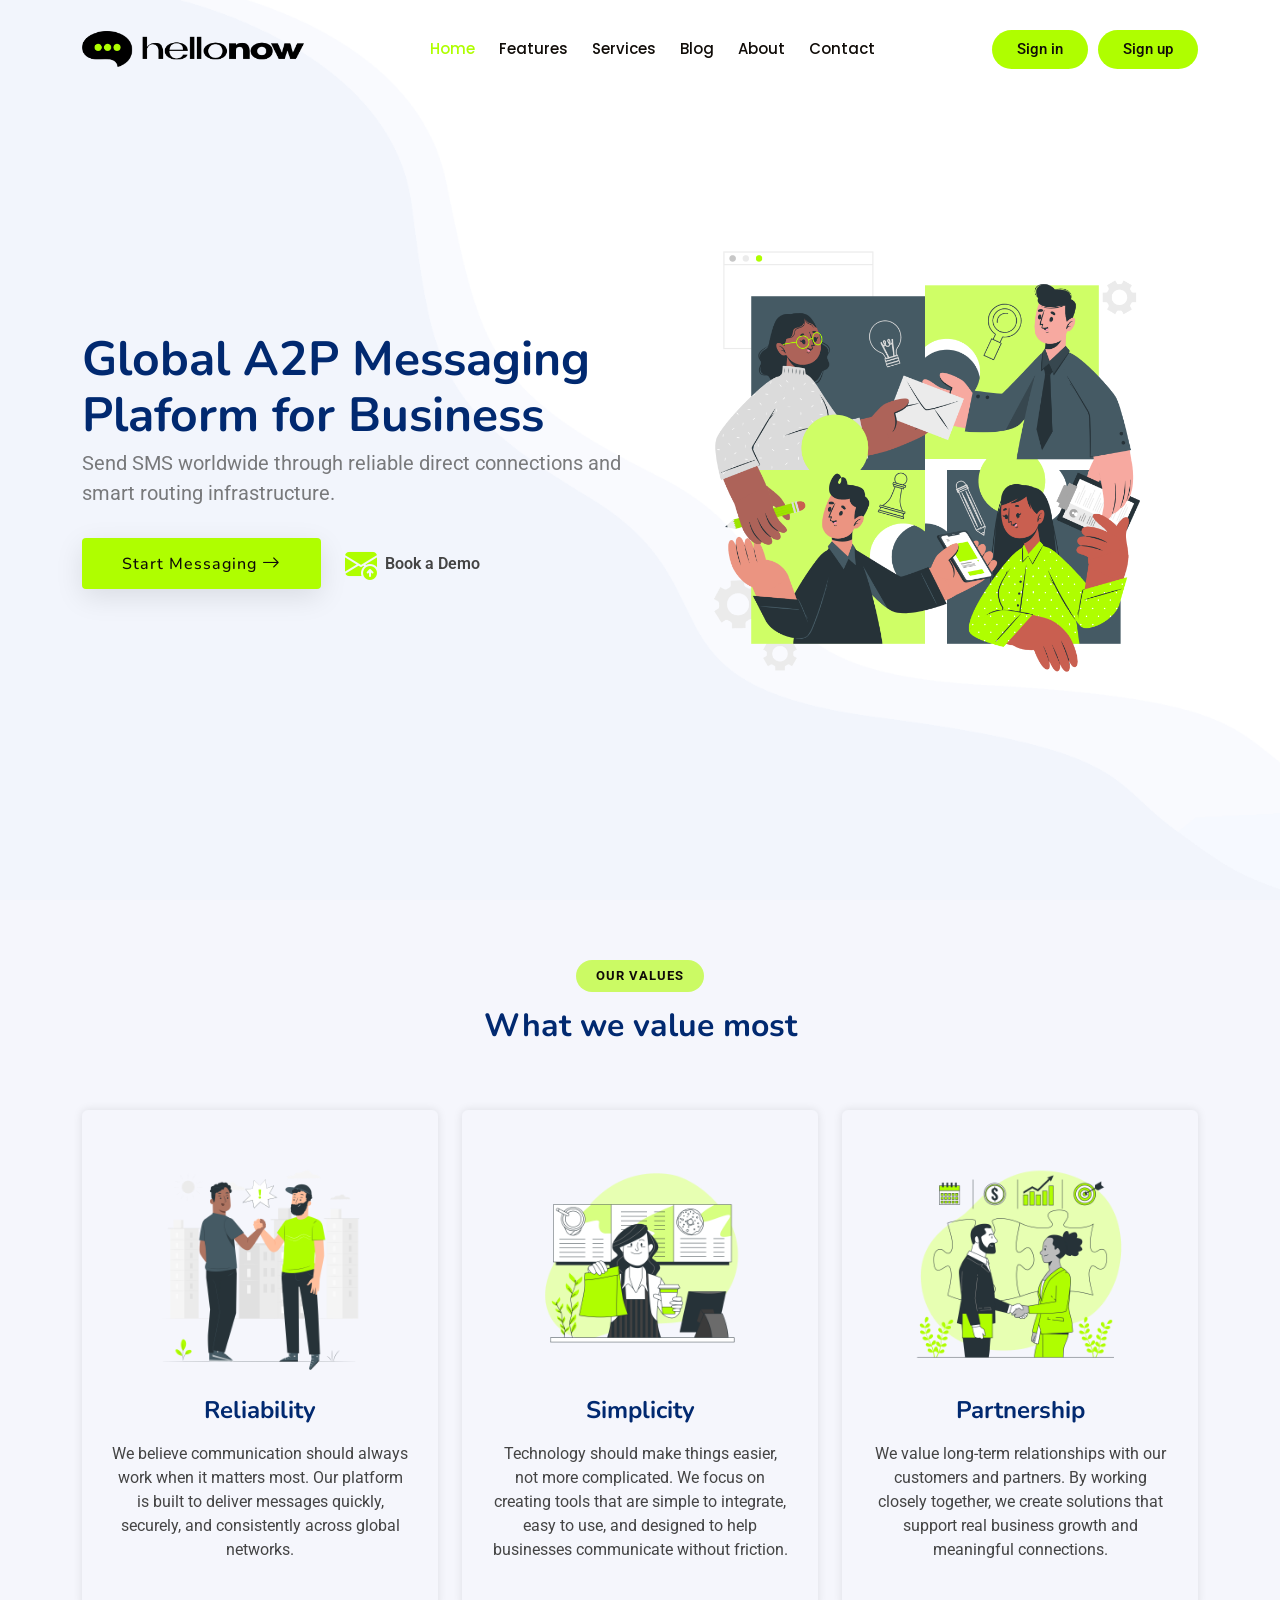
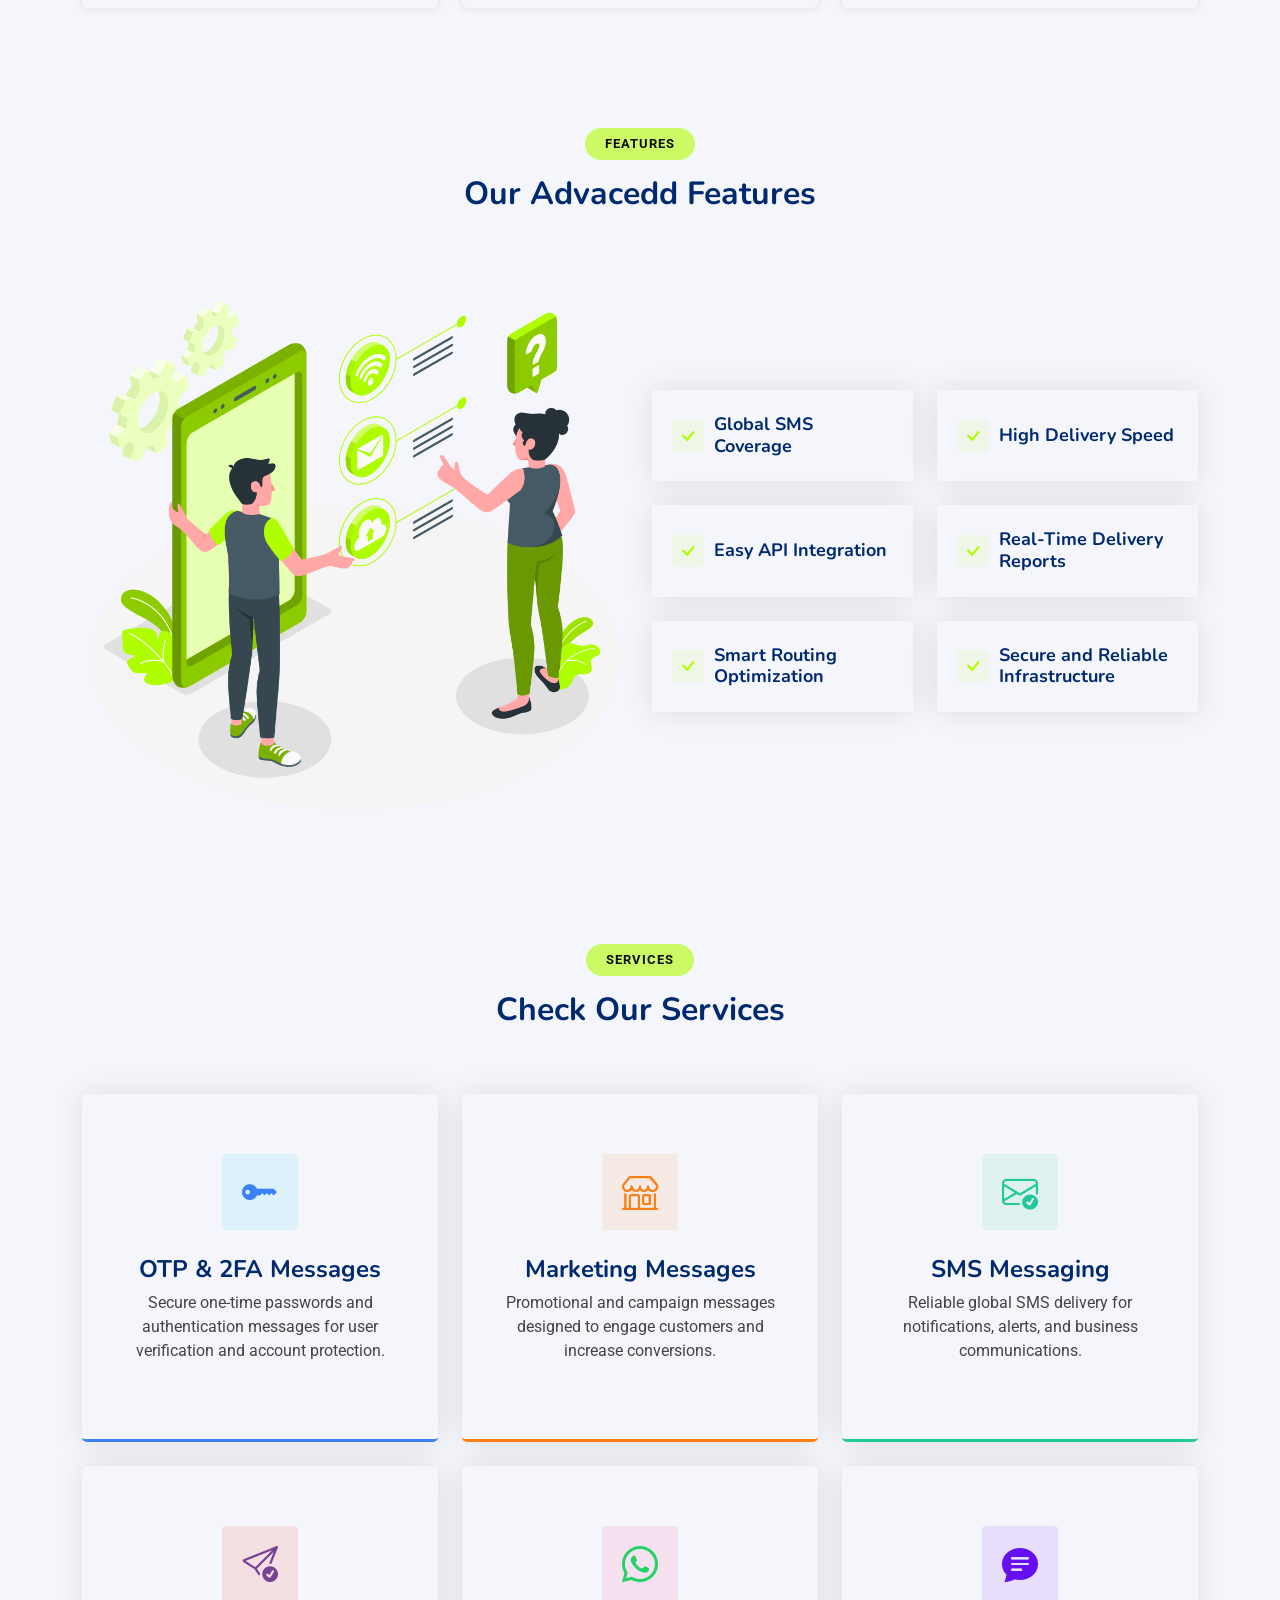
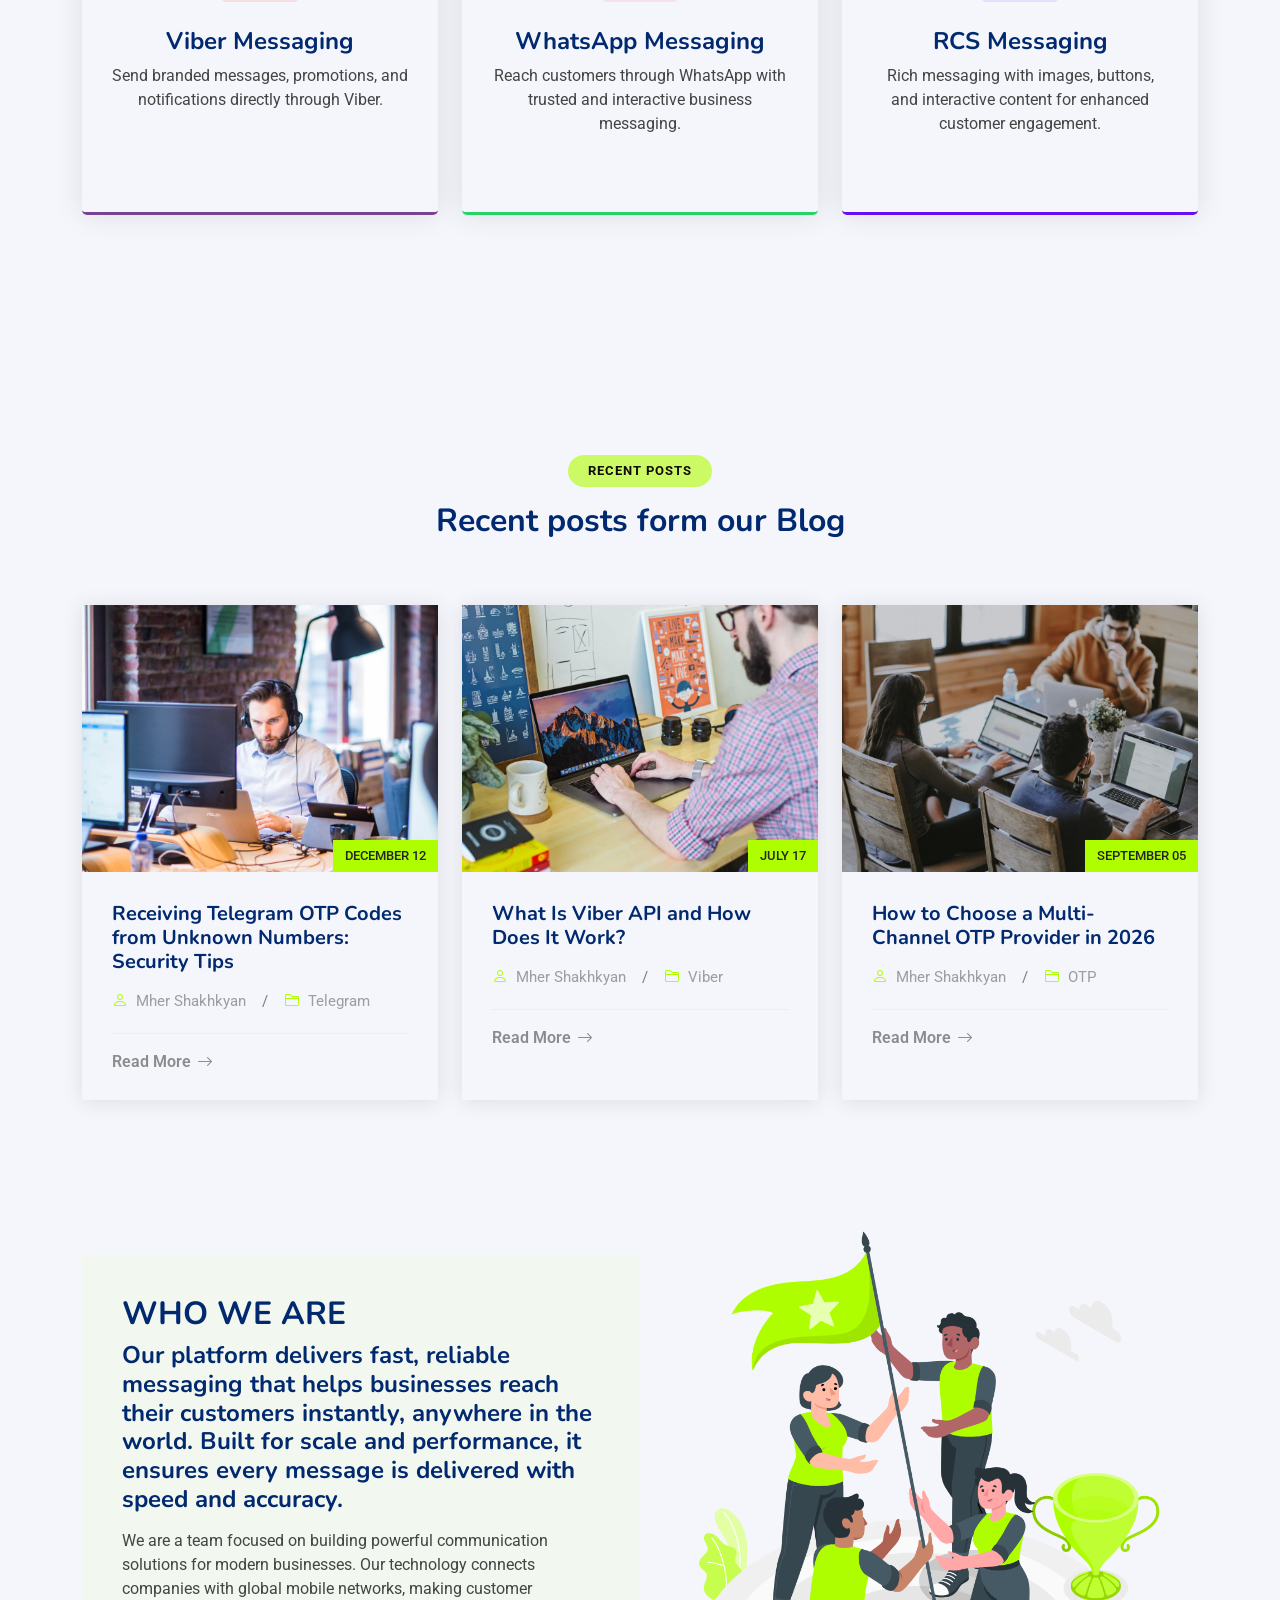
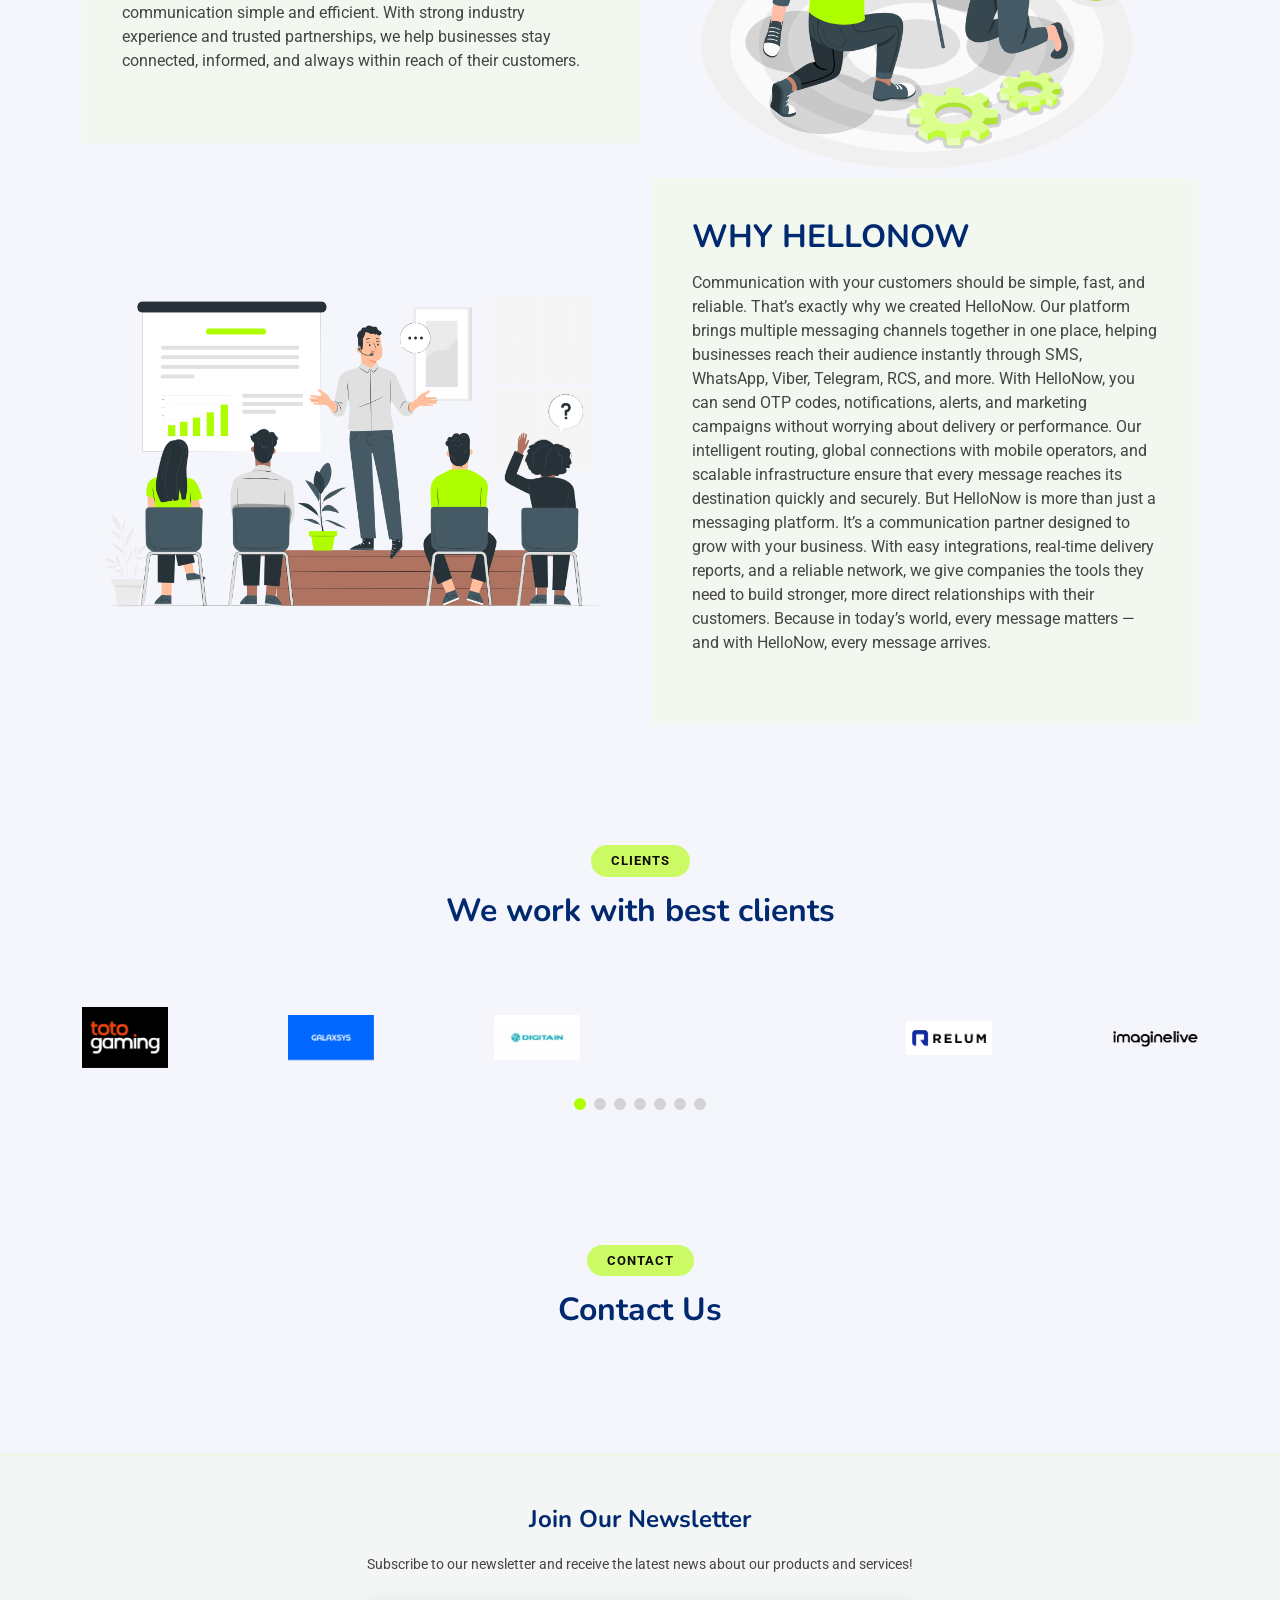
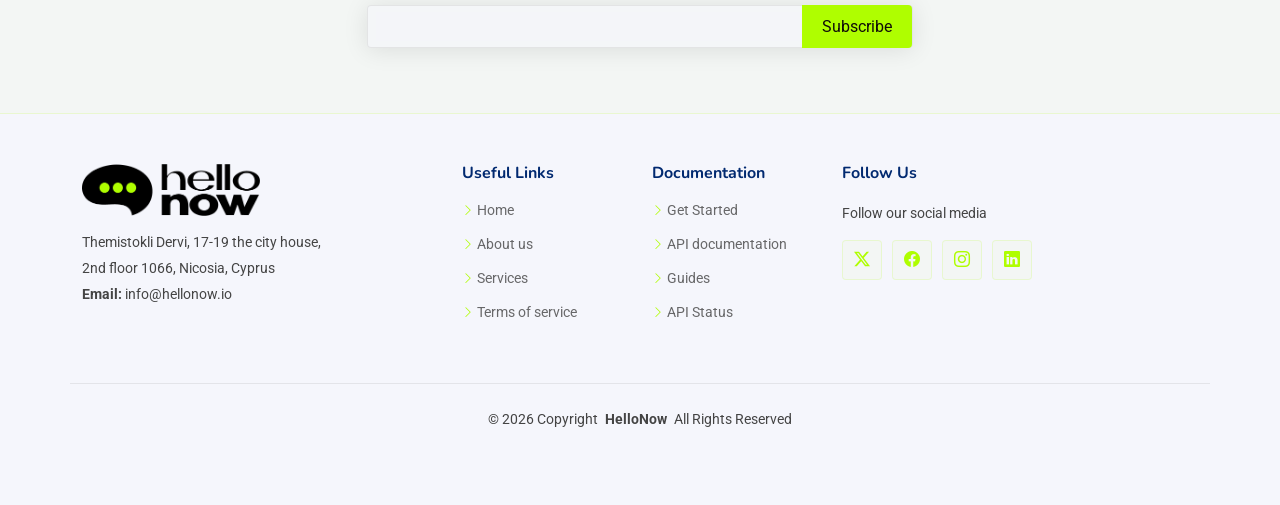
==== commit 02b12825: "Revert the changes of contact us" ====
--- a/index.html
+++ b/index.html
@@ -615,16 +615,14 @@
       <div class="container">
         <div class="row justify-content-center text-center">
           <div class="col-lg-6">
-            <!--<h4>Join Our Newsletter</h4>
+            <h4>Join Our Newsletter</h4>
             <p>Subscribe to our newsletter and receive the latest news about our products and services!</p>
             <form action="forms/newsletter.php" method="post" class="php-email-form">
               <div class="newsletter-form"><input type="email" name="email"><input type="submit" value="Subscribe"></div>
               <div class="loading">Loading</div>
               <div class="error-message"></div>
               <div class="sent-message">Your subscription request has been sent. Thank you!</div>
-            </form>--> 
-            <script src="https://js-eu1.hsforms.net/forms/embed/147983005.js" defer></script>
-              <div class="hs-form-frame" data-region="eu1" data-form-id="3d73d6f0-dd74-4648-98e4-0a97cf8570fb" data-portal-id="147983005"></div>
+            </form>
           </div>
         </div>
       </div>
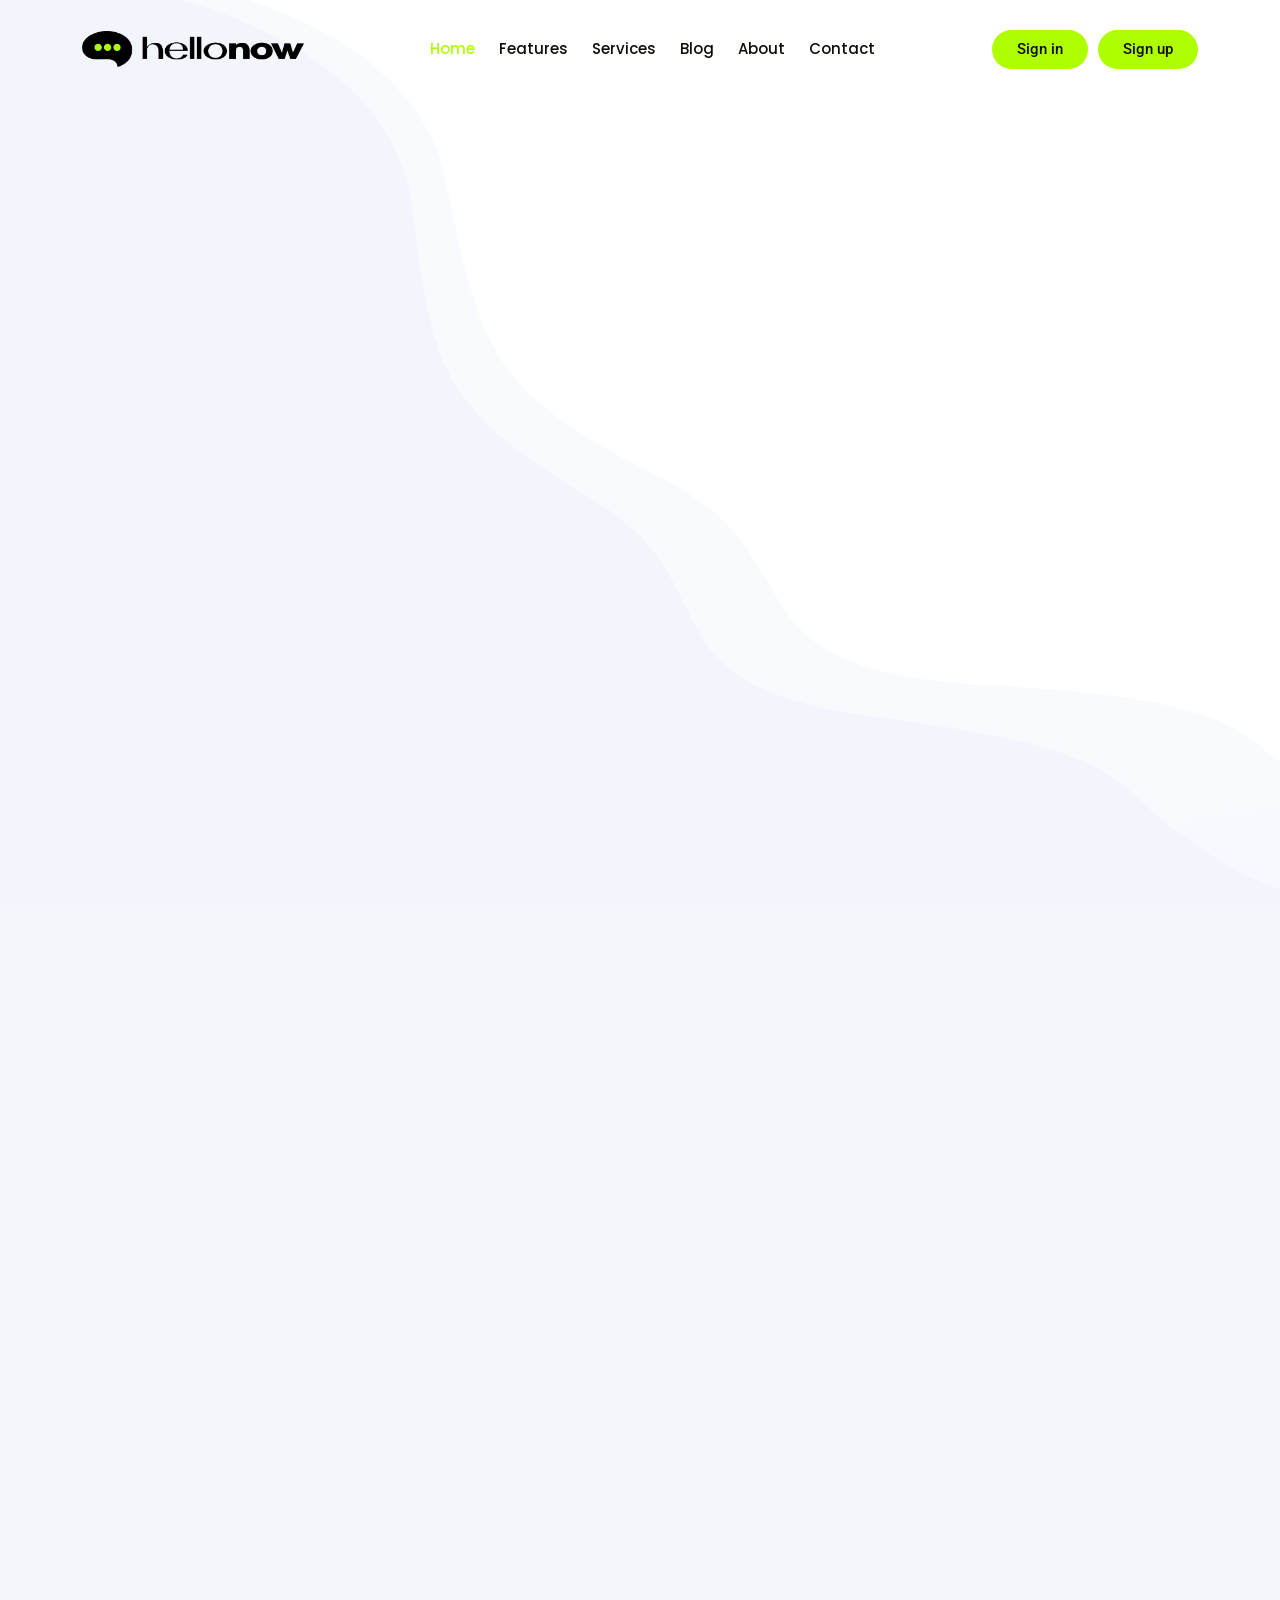
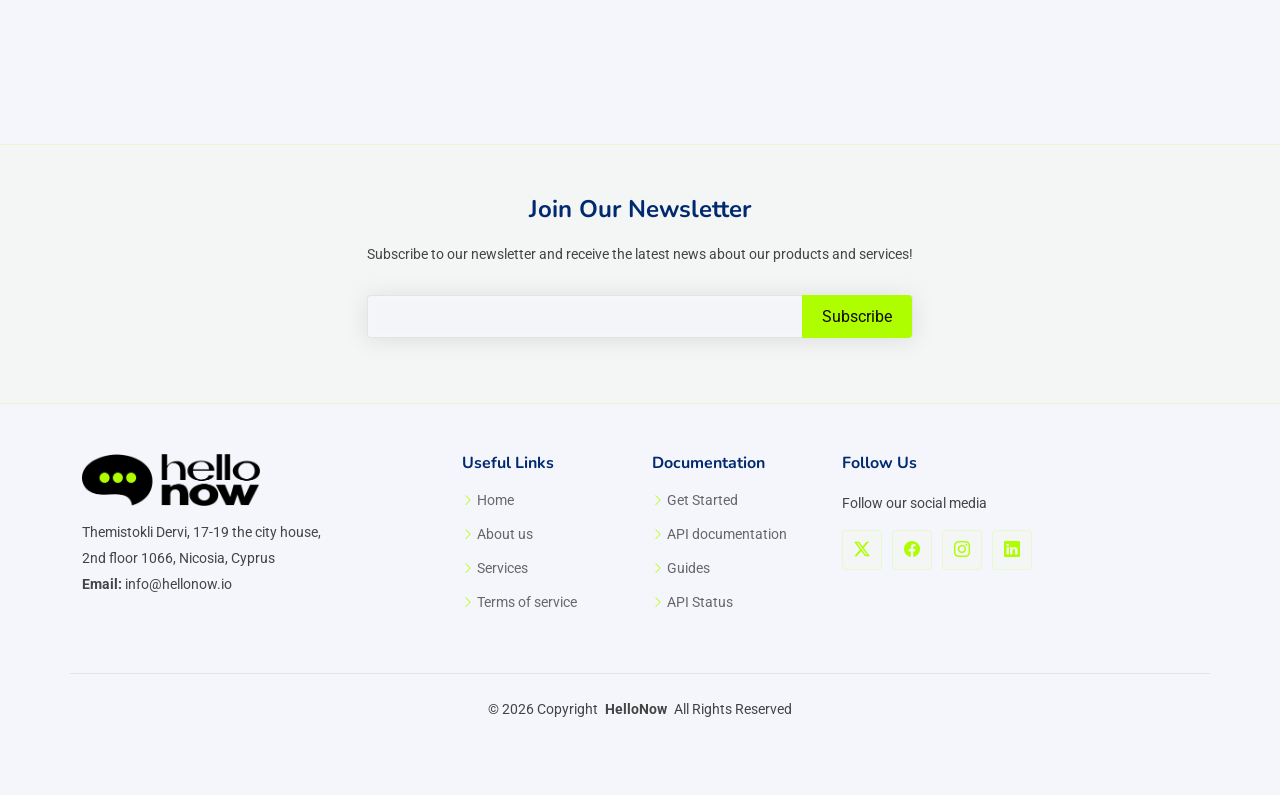
==== commit de0d1036: "Remove the arrow" ====
--- a/index.html
+++ b/index.html
@@ -98,8 +98,8 @@
         <i class="mobile-nav-toggle d-xl-none bi bi-list"></i>
       </nav>
 
-      <a class="btn-signup flex-md-shrink-0" href="index.html#about">Sign in</a>
-      <a class="btn-signup flex-md-shrink-0" href="index.html#about">Sign up</a>
+      <a class="btn-signup flex-md-shrink-0" href="signin.html">Sign in</a>
+      <a class="btn-signup flex-md-shrink-0" href="signup.html">Sign up</a>
 
     </div>
   </header>
@@ -679,8 +679,8 @@
     </div>
   </footer>
 
-  <!-- Scroll Top -->
-  <a href="#" id="scroll-top" class="scroll-top d-flex align-items-center justify-content-center"><i class="bi bi-arrow-up-short"></i></a>
+  <!-- Scroll Top 
+  <a href="#" id="scroll-top" class="scroll-top d-flex align-items-center justify-content-center"><i class="bi bi-arrow-up-short"></i></a>-->
 
   <!-- Vendor JS Files -->
   <script src="assets/vendor/bootstrap/js/bootstrap.bundle.min.js"></script>
@@ -695,6 +695,20 @@
   <!-- Main JS File -->
   <script src="assets/js/main.js"></script>
 
+  <!--Start of Tawk.to Script-->
+<script type="text/javascript">
+var Tawk_API=Tawk_API||{}, Tawk_LoadStart=new Date();
+(function(){
+var s1=document.createElement("script"),s0=document.getElementsByTagName("script")[0];
+s1.async=true;
+s1.src='https://embed.tawk.to/69b148278db2331c379cd00f/1jje83mj2';
+s1.charset='UTF-8';
+s1.setAttribute('crossorigin','*');
+s0.parentNode.insertBefore(s1,s0);
+})();
+</script>
+<!--End of Tawk.to Script-->
+
 </body>
 
 </html>
--- a/assets/css/main.css
+++ b/assets/css/main.css
@@ -163,7 +163,7 @@
   font-size: 30px;
   margin: 0;
   font-weight: 700;
-  color: var(--headin.g-color);
+  color: var(--heading-color);
 }
 
 .header .btn-signup,
@@ -905,7 +905,7 @@
 }
 
 .hero .btn-watch-video:hover {
-  color: var(--accent-color);
+  color: #012970;
 }
 
 .hero .btn-watch-video:hover i {
@@ -2129,12 +2129,7 @@
   color: var(--accent-color);
 }
 
-/*--------------------------------------------------------------
-# Starter Section Section
---------------------------------------------------------------*/
-.starter-section {
-  /* Add your styles here */
-}
+
 
 /*--------------------------------------------------------------
 # Blog Posts Section
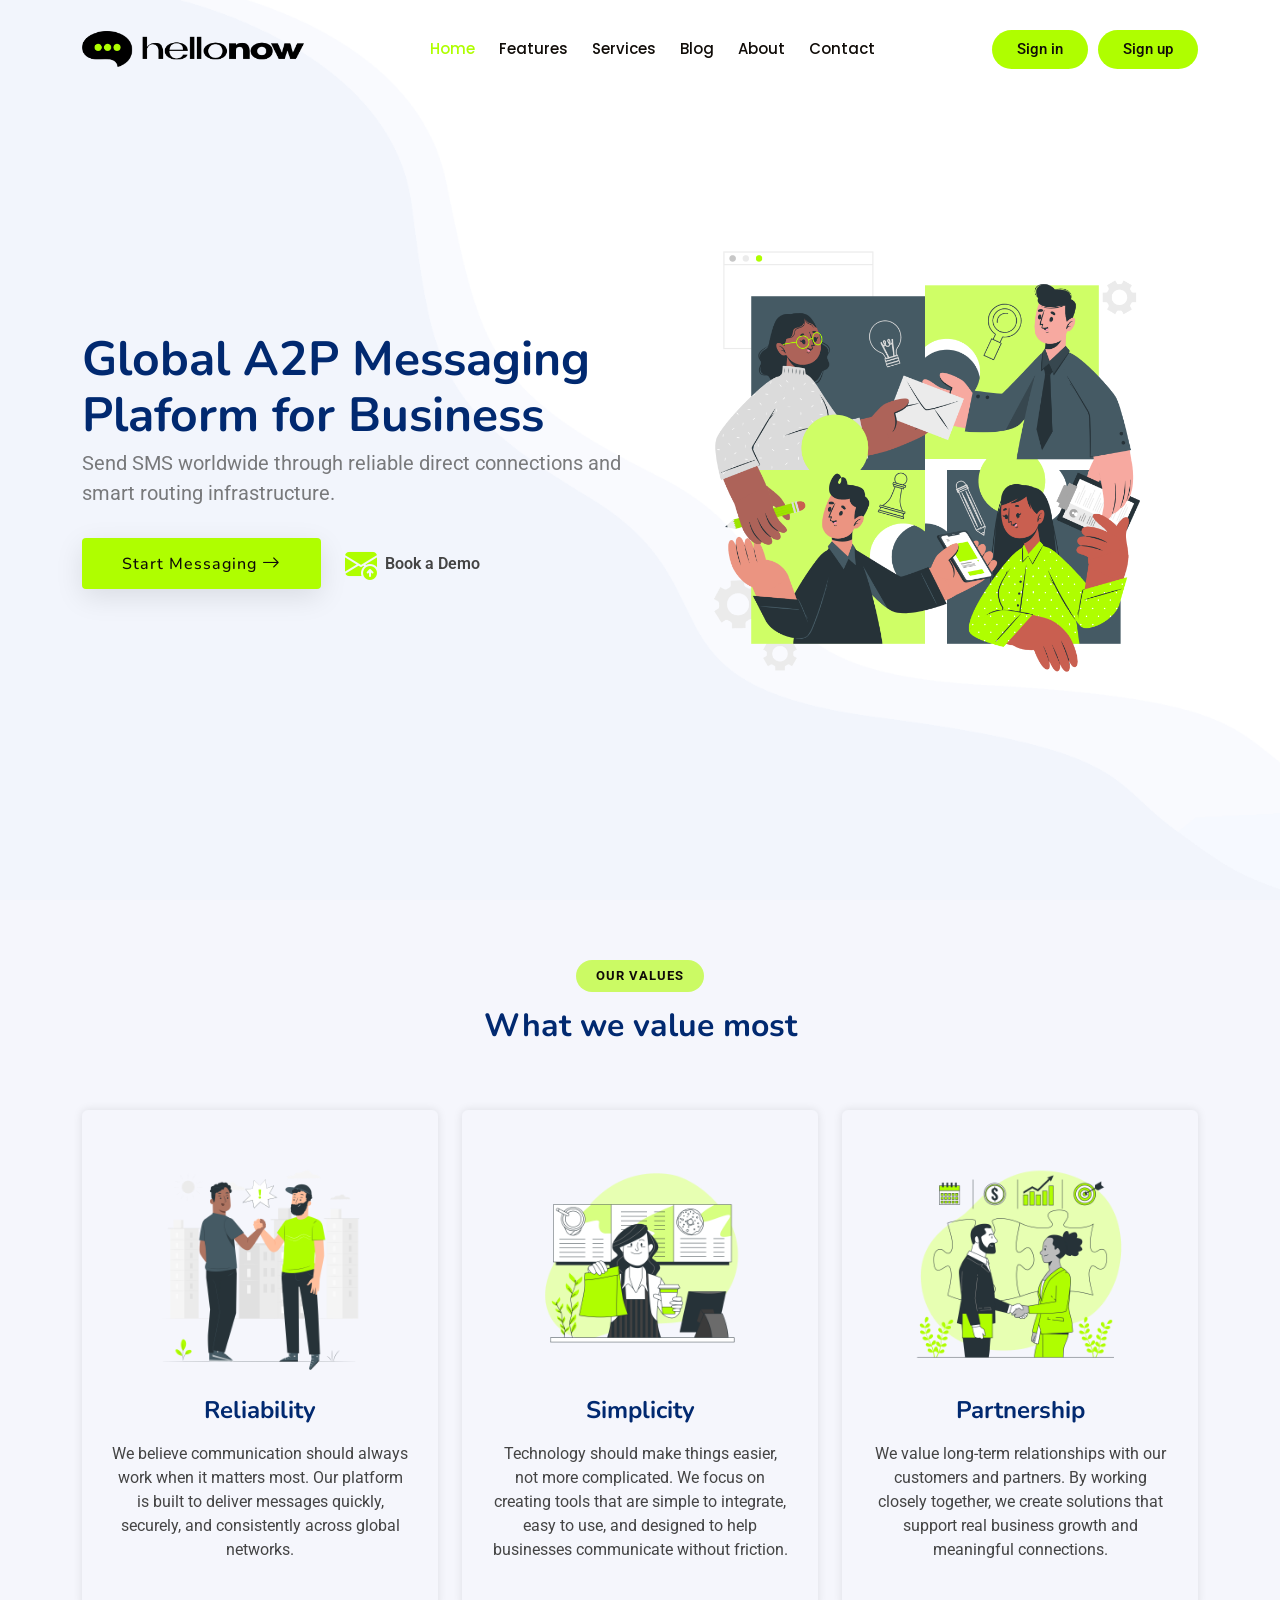
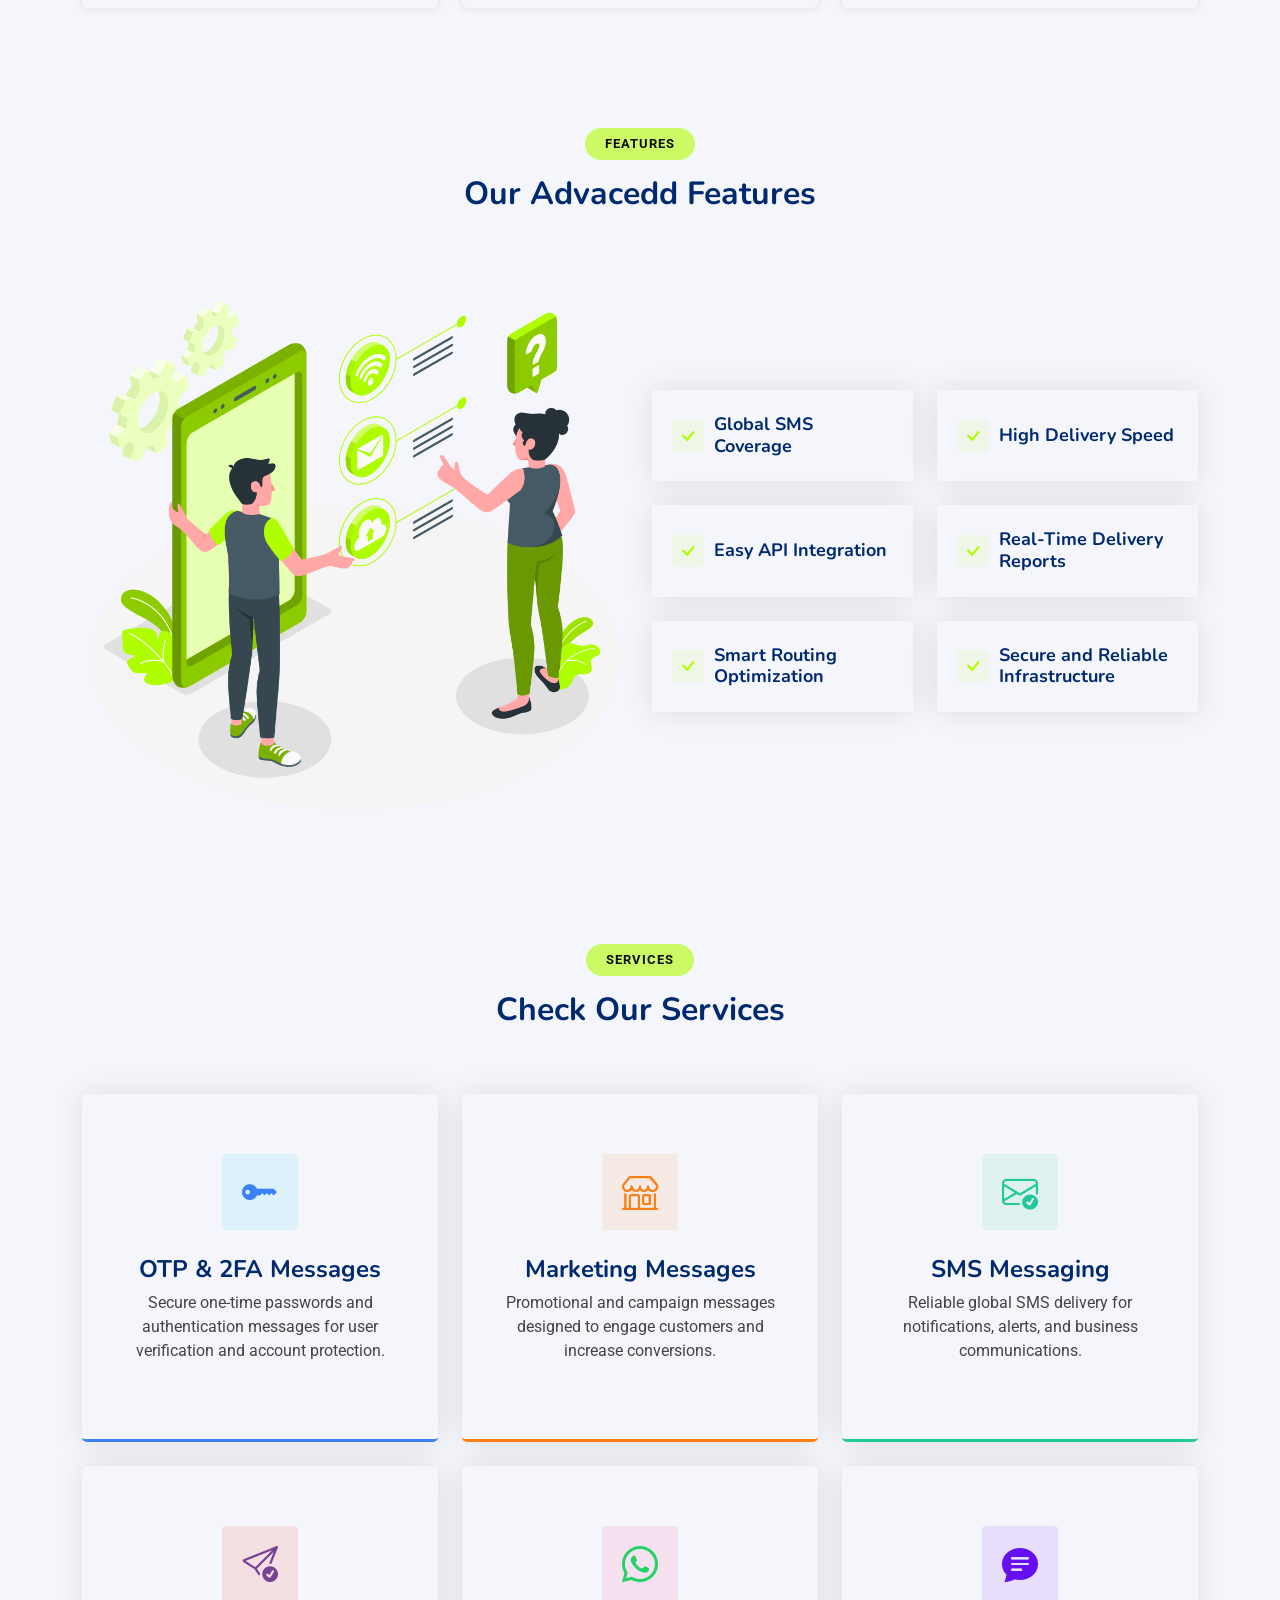
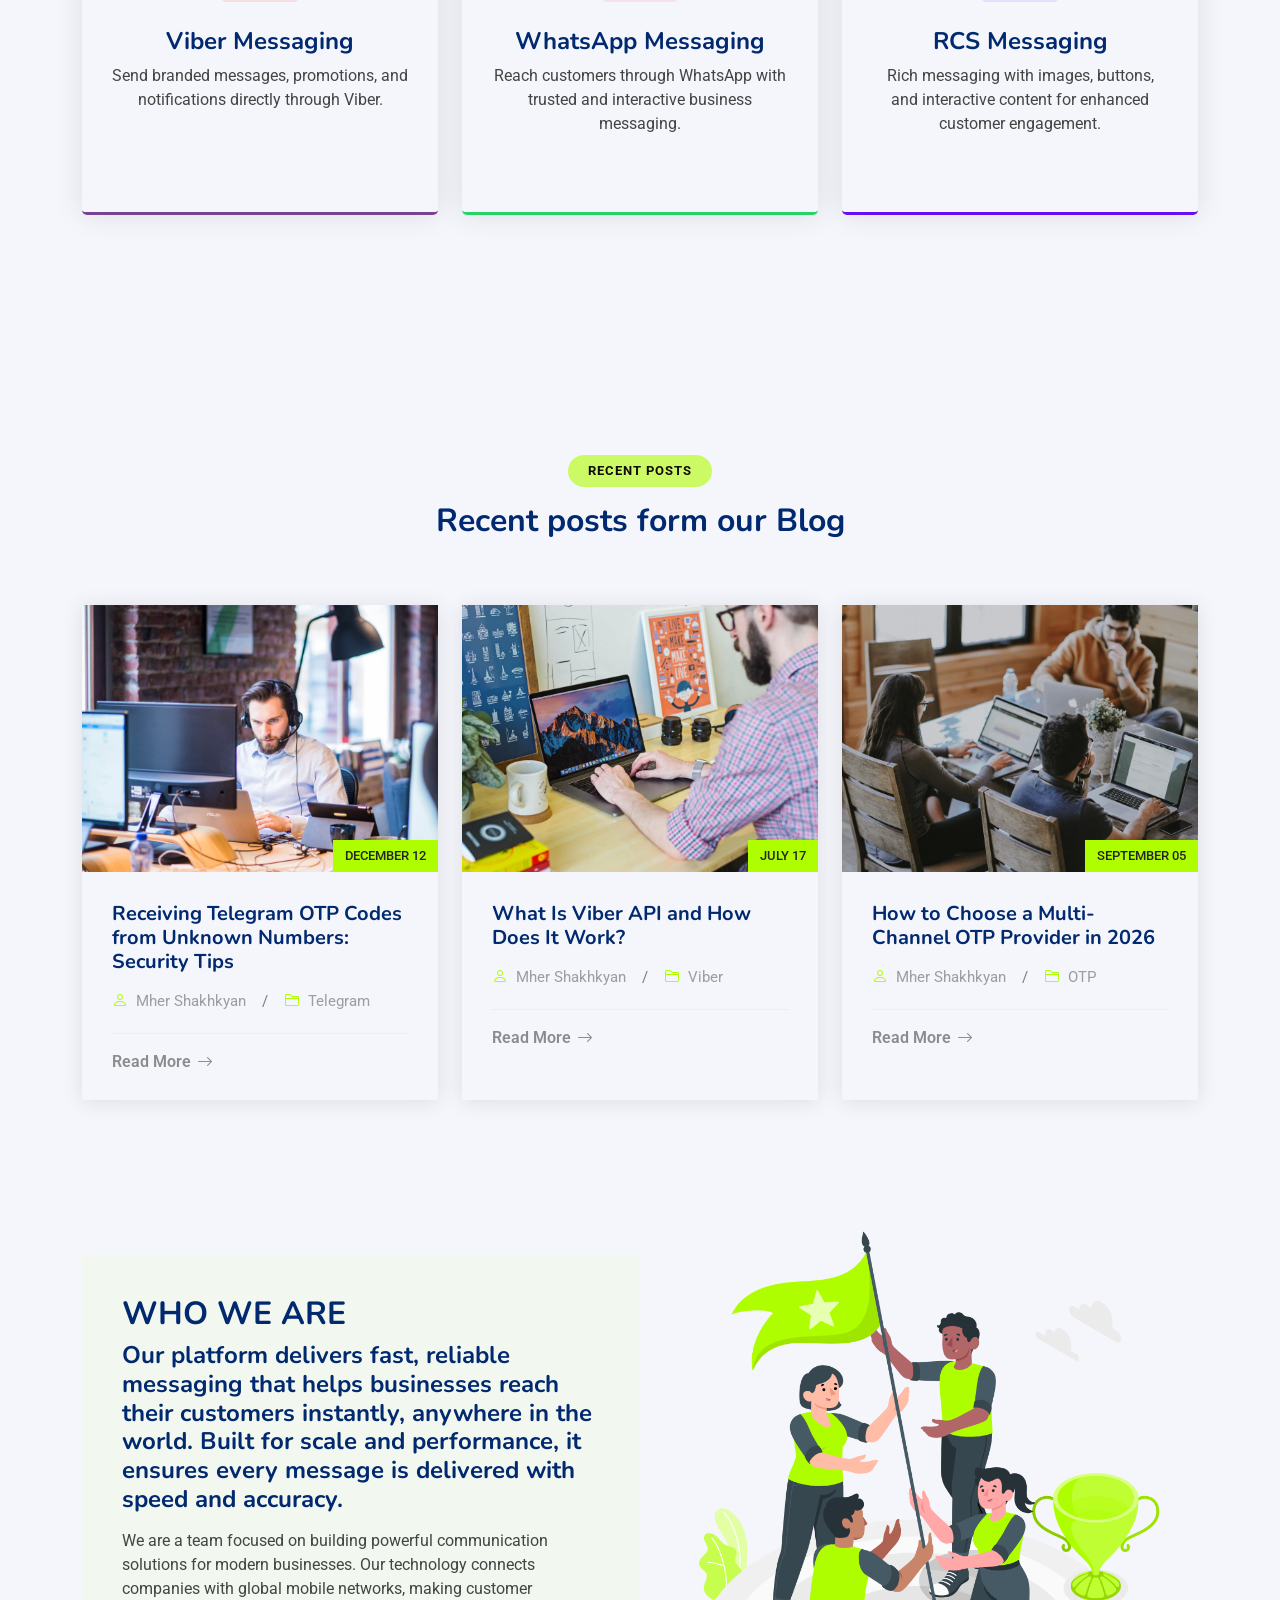
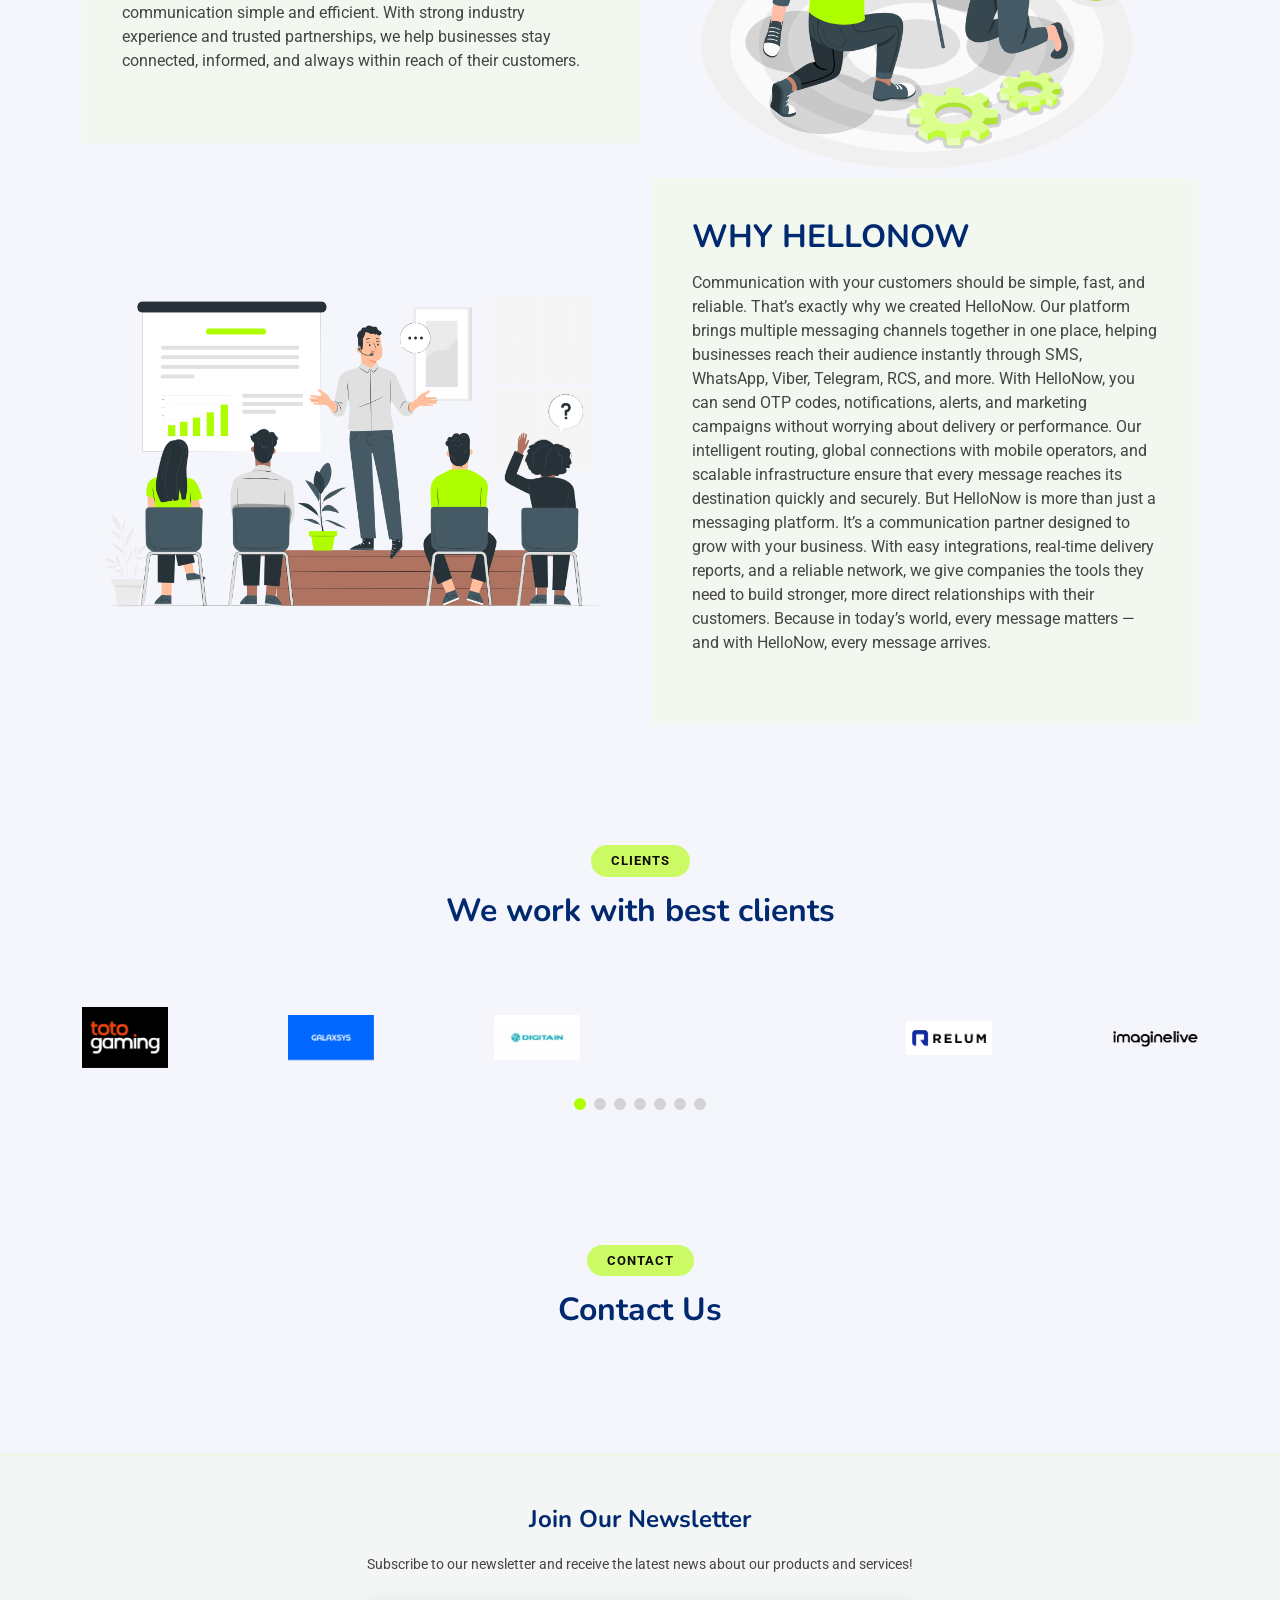
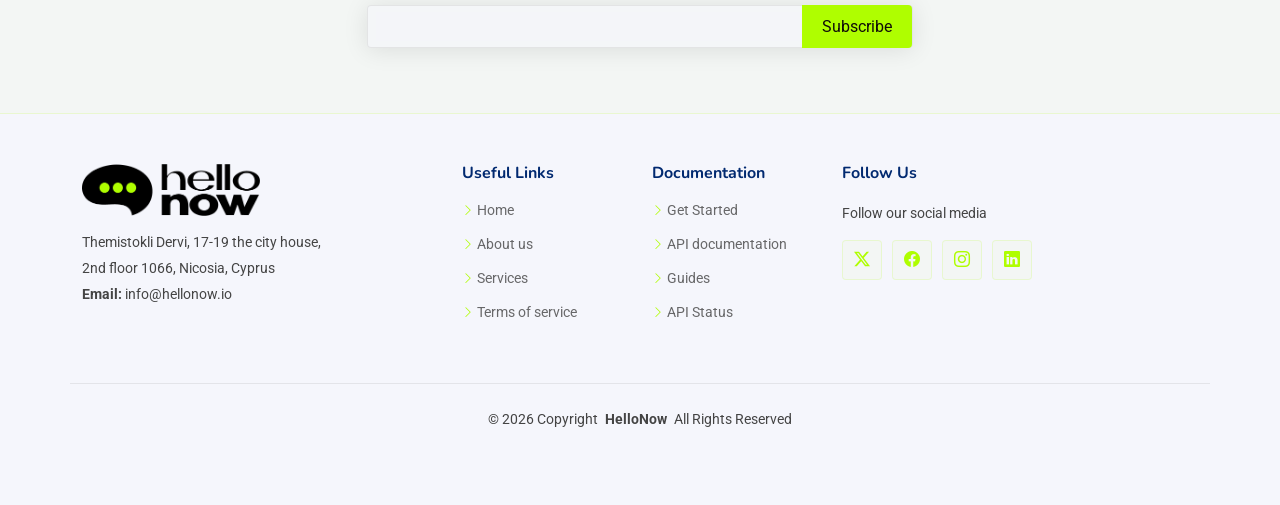
==== commit f469c133: "Revert" ====
--- a/index.html
+++ b/index.html
@@ -679,8 +679,8 @@
     </div>
   </footer>
 
-  <!-- Scroll Top 
-  <a href="#" id="scroll-top" class="scroll-top d-flex align-items-center justify-content-center"><i class="bi bi-arrow-up-short"></i></a>-->
+  <!-- Scroll Top -->
+  <a href="#" id="scroll-top" class="scroll-top d-flex align-items-center justify-content-center"><i class="bi bi-arrow-up-short"></i></a>
 
   <!-- Vendor JS Files -->
   <script src="assets/vendor/bootstrap/js/bootstrap.bundle.min.js"></script>
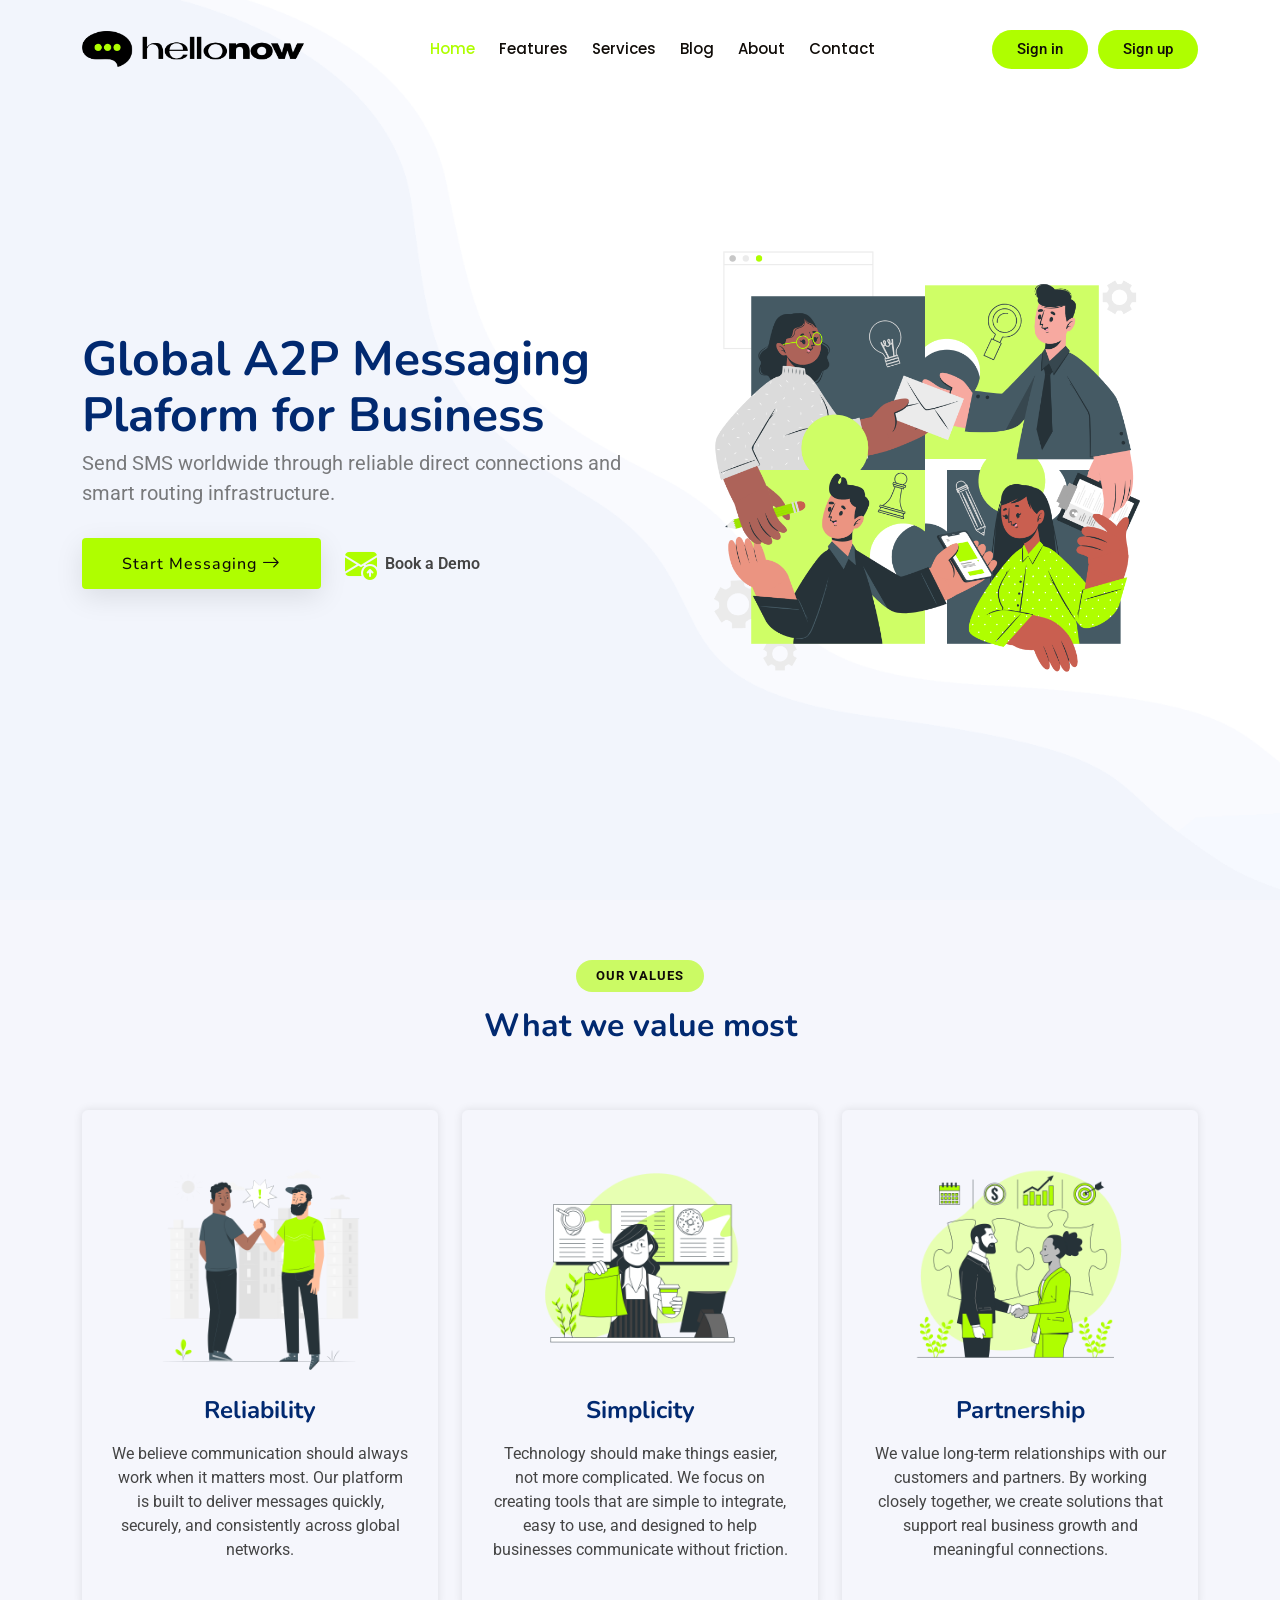
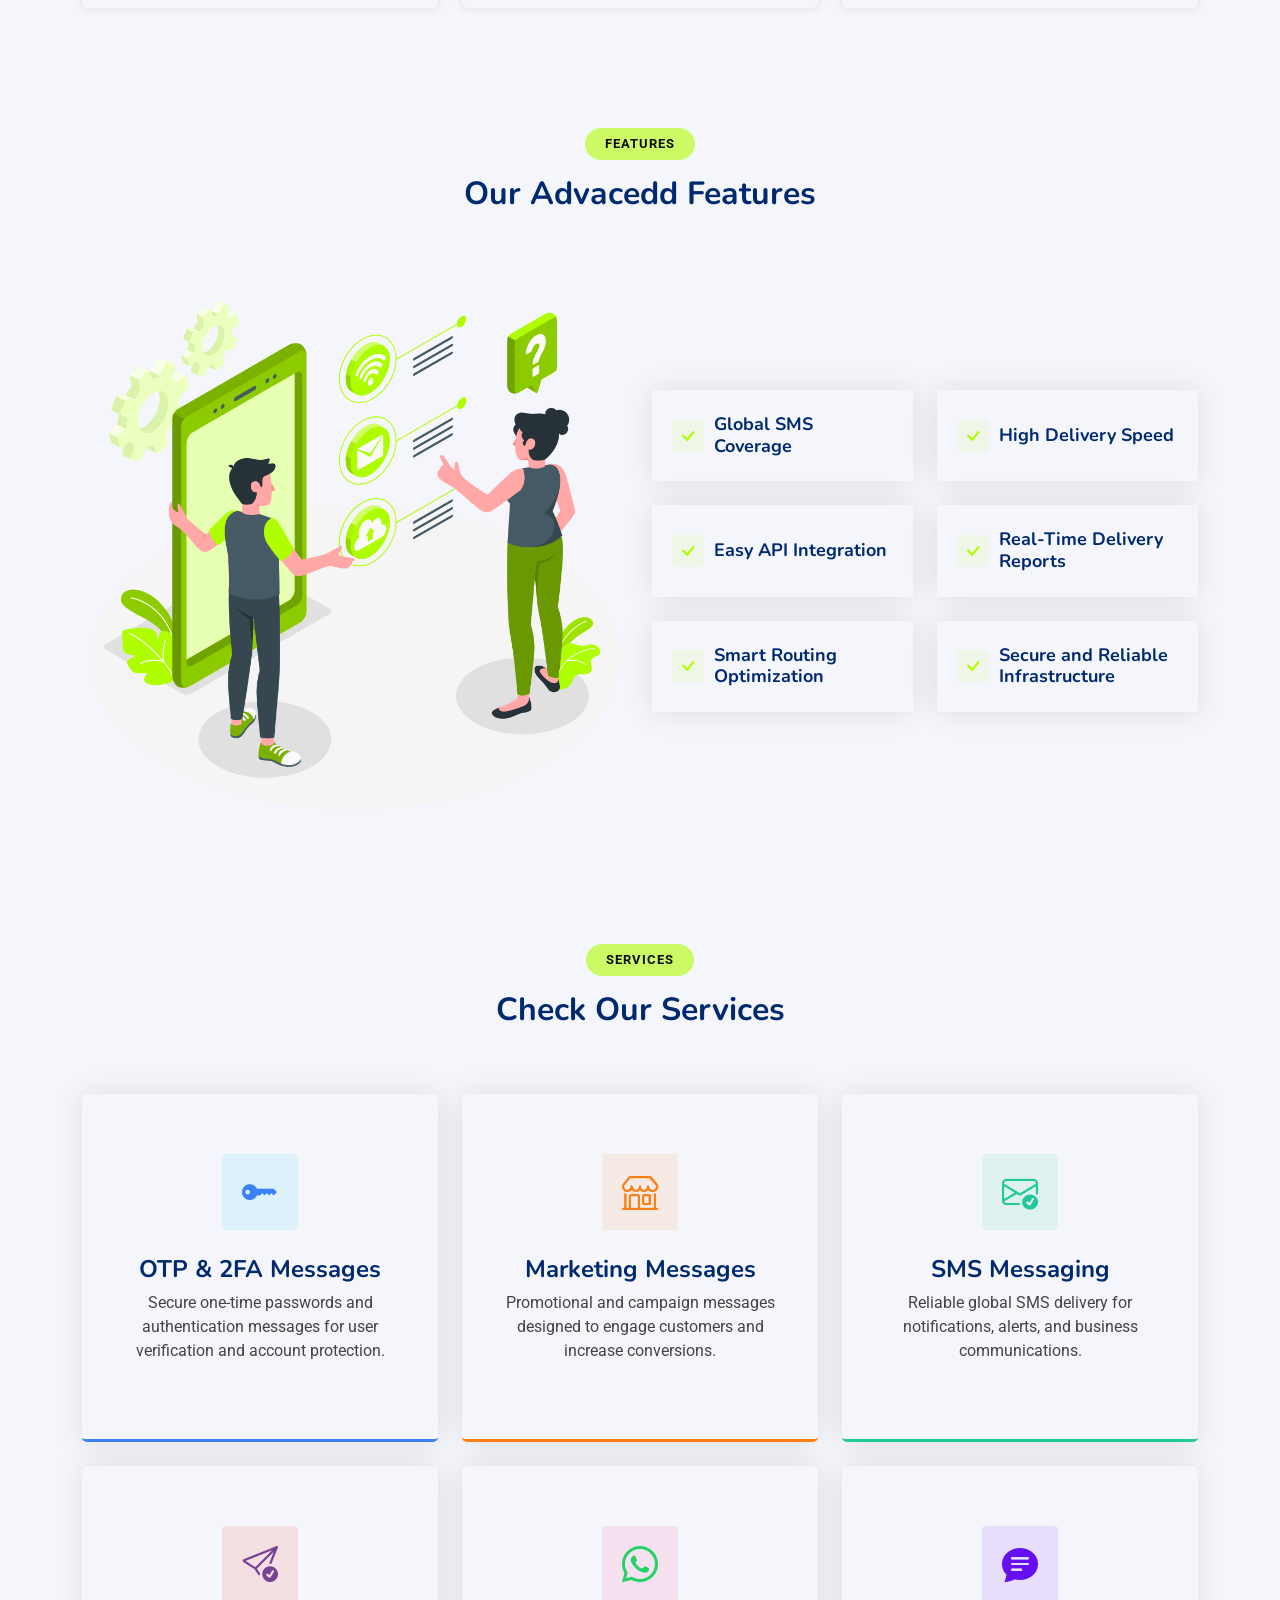
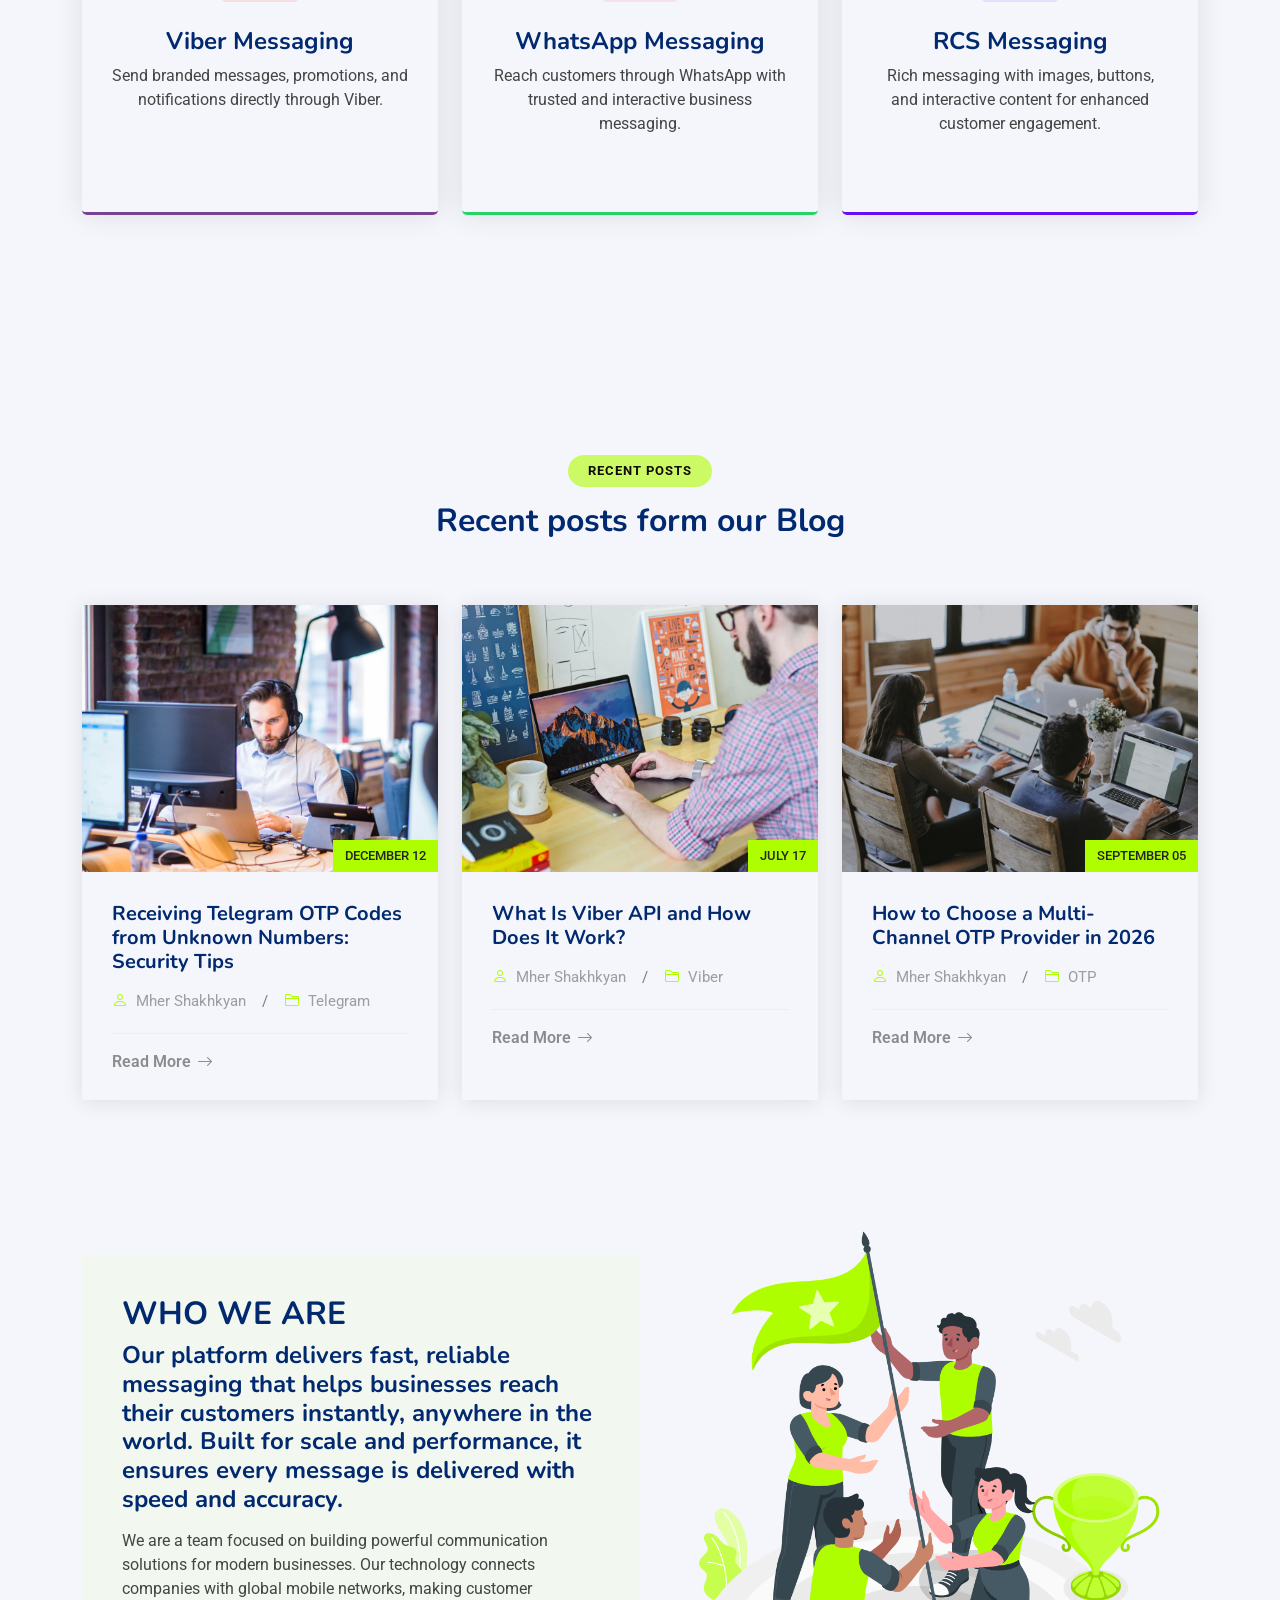
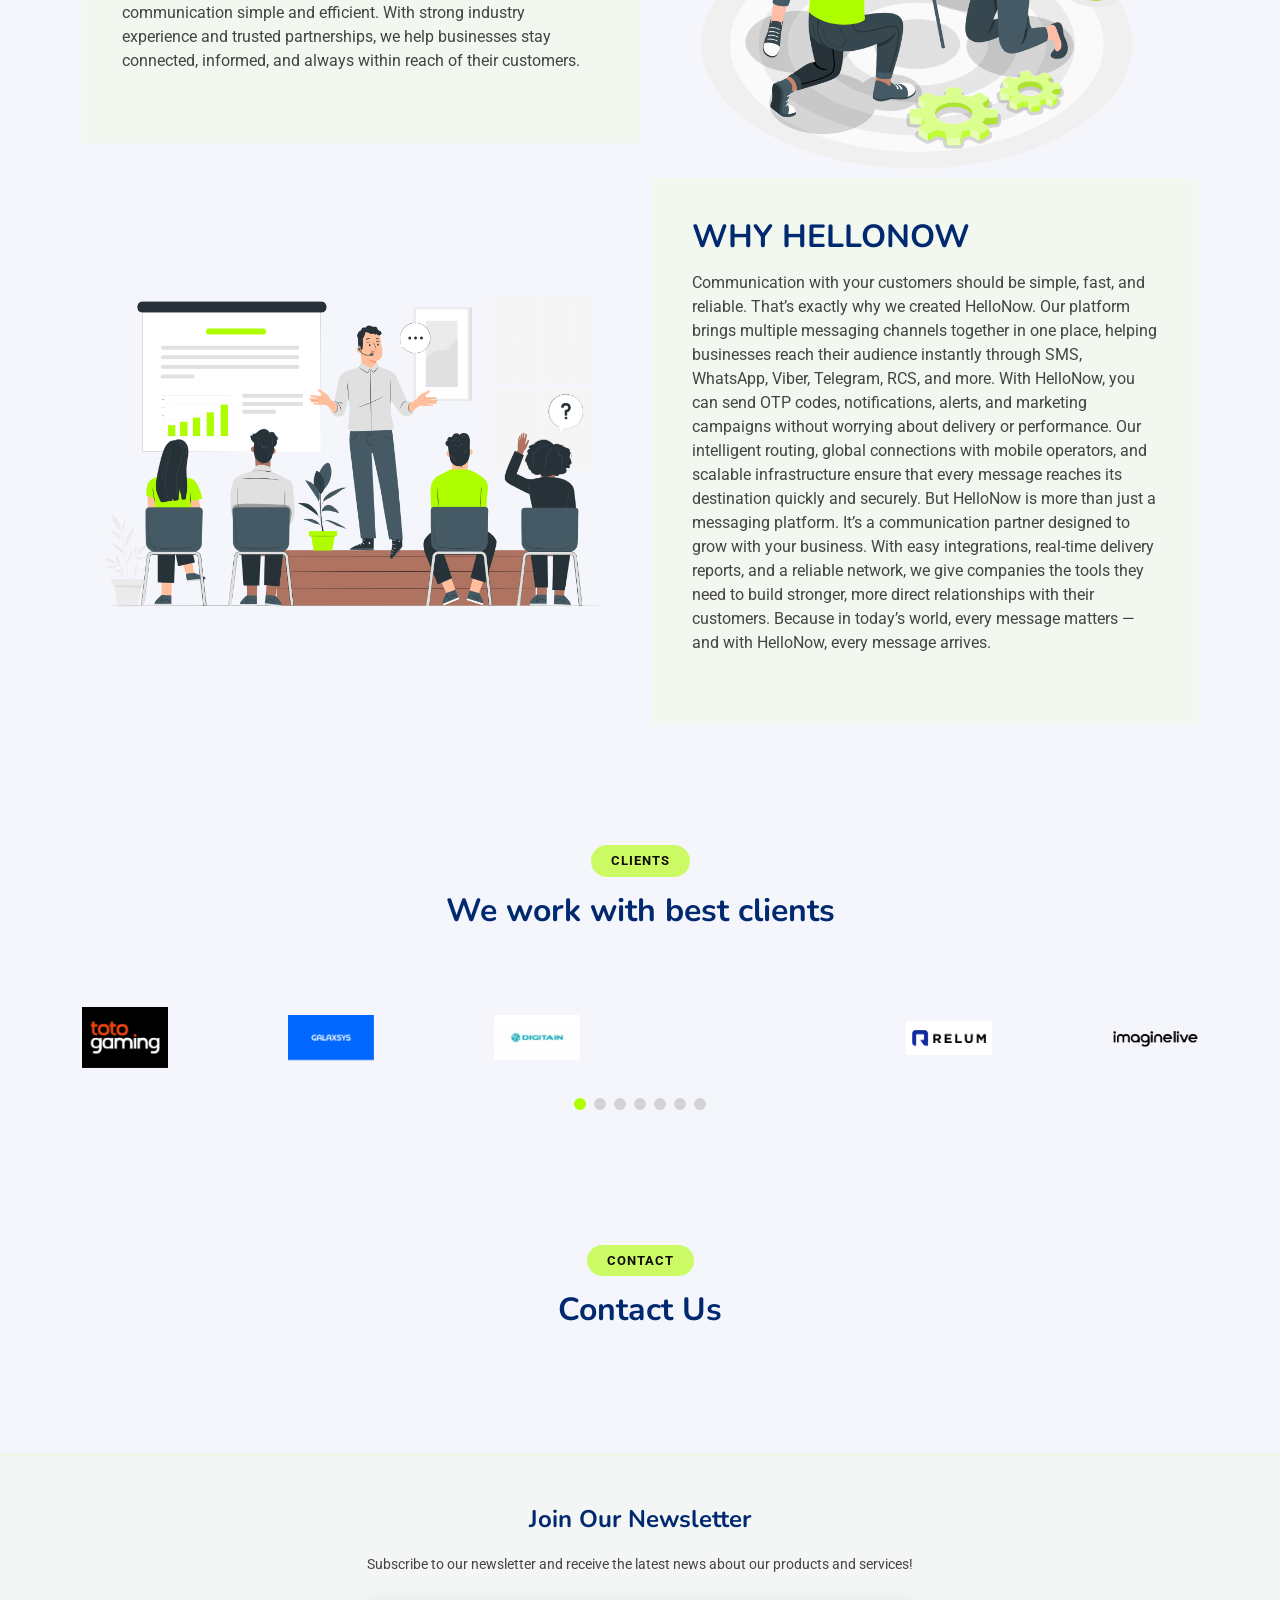
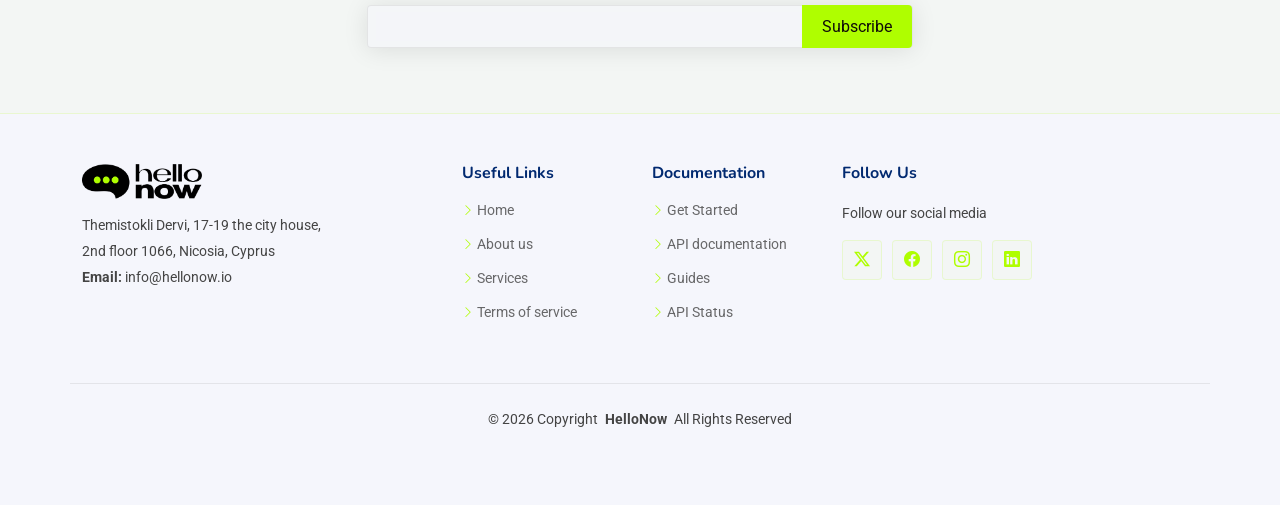
==== commit 7f8fc2e4: "Footer logo change for mobile" ====
--- a/index.html
+++ b/index.html
@@ -34,7 +34,7 @@
   <header id="header" class="header d-flex align-items-center fixed-top">
     <div class="container-fluid container-xl position-relative d-flex align-items-center justify-content-between">
 
-      <a href="index.html" class="logo d-flex align-items-center">
+      <a href="index" class="logo d-flex align-items-center">
         <img src="assets/img/Horizontal logo.png" alt="">
         
       </a>
@@ -98,8 +98,8 @@
         <i class="mobile-nav-toggle d-xl-none bi bi-list"></i>
       </nav>
 
-      <a class="btn-signup flex-md-shrink-0" href="signin.html">Sign in</a>
-      <a class="btn-signup flex-md-shrink-0" href="signup.html">Sign up</a>
+      <a class="btn-signup flex-md-shrink-0" href="signin">Sign in</a>
+      <a class="btn-signup flex-md-shrink-0" href="signup">Sign up</a>
 
     </div>
   </header>
@@ -630,9 +630,9 @@
 
     <div class="container footer-top">
       <div class="row gy-4">
-        <div class="col-lg-4 col-md-6 footer-about">
+        <div class="col-lg-4 col-md-6  footer-about">
          
-          <img class="d-flex col-lg-6 col-md-6 align-items-center" src="assets/img/logo.png" alt="">
+          <img class=" footer-logo d-flex col-lg-6 col-md-6 col-sm-4 align-items-center" src="assets/img/logo.png" alt="">
           <div class="footer-contact pt-3">
             <p>Themistokli Dervi, 17-19 the city house,</p>
             <p>2nd floor 1066, Nicosia, Cyprus </p>
--- a/assets/css/main.css
+++ b/assets/css/main.css
@@ -687,6 +687,12 @@
   margin-top: 6px;
   font-size: 13px;
 }
+.footer-logo {
+  width: 120px;
+  height: auto;
+  display: block;
+}
+
 
 /*--------------------------------------------------------------
 # Scroll Top Button
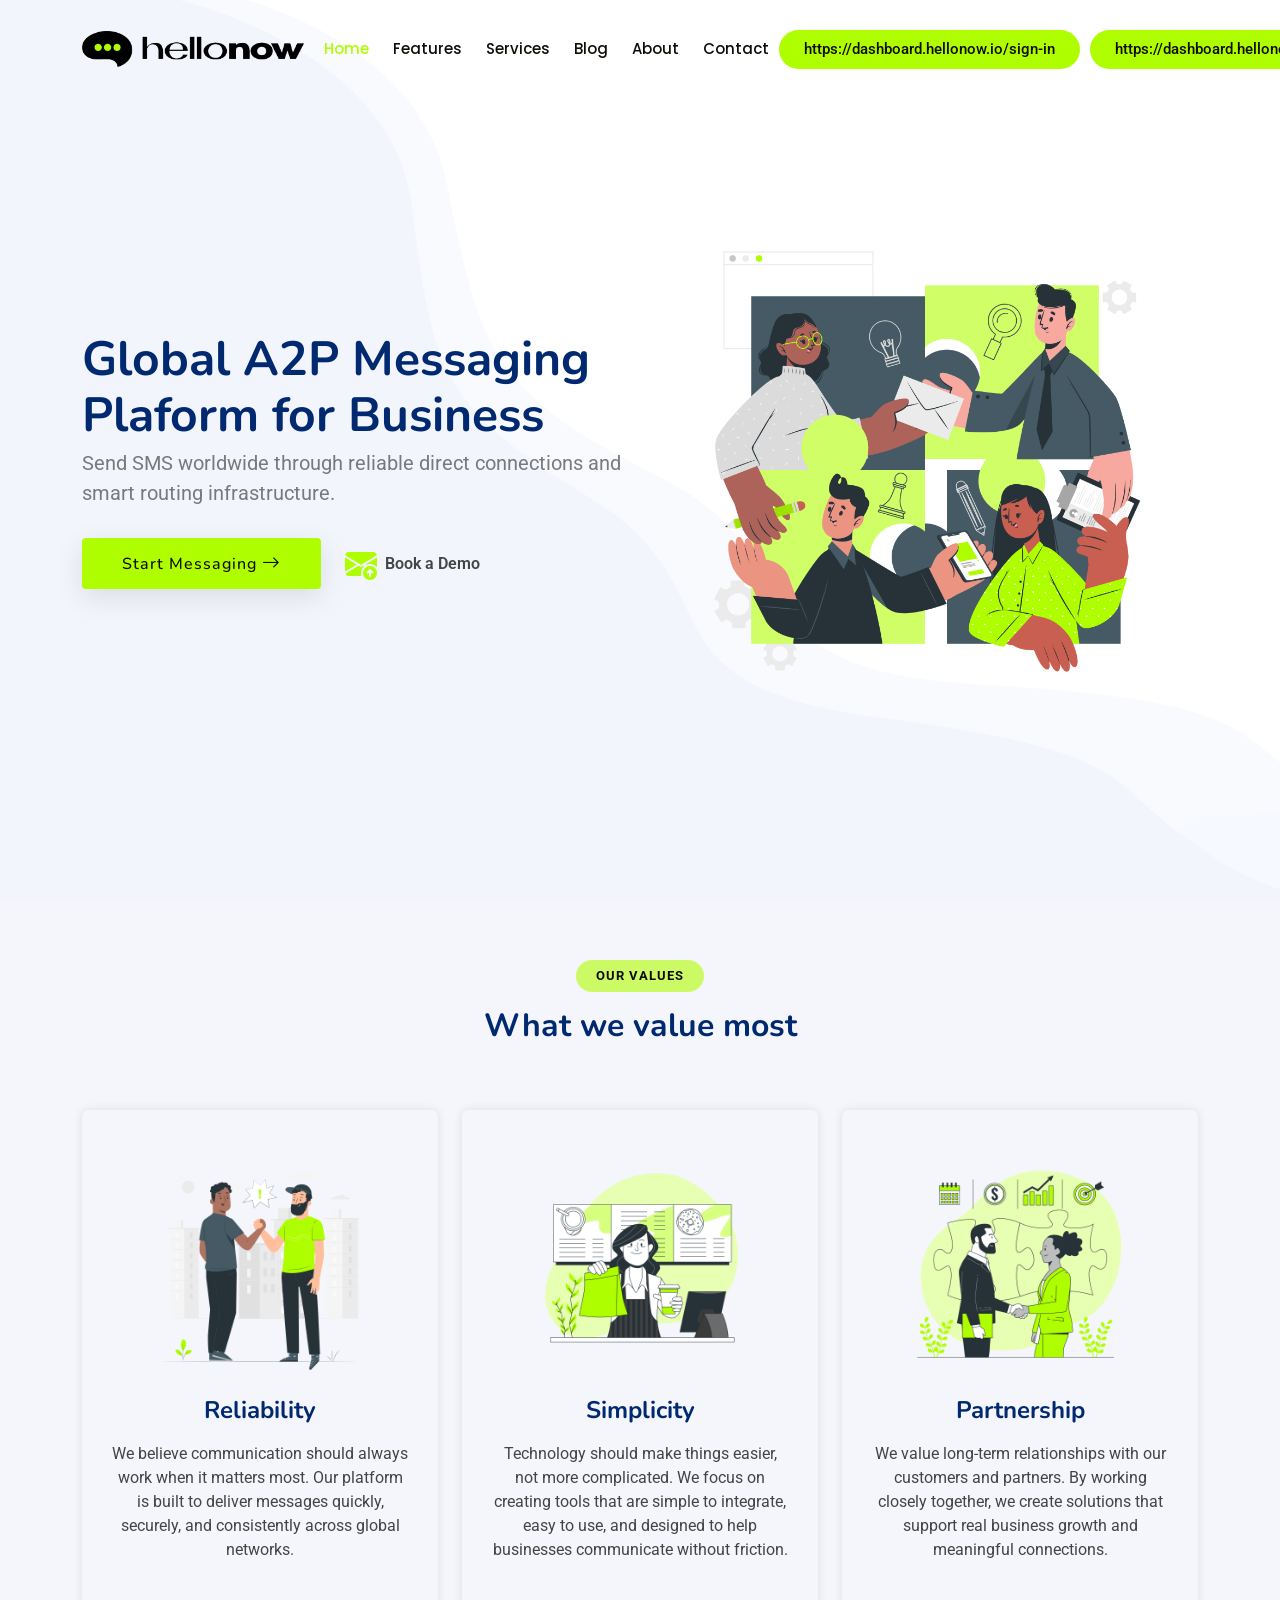
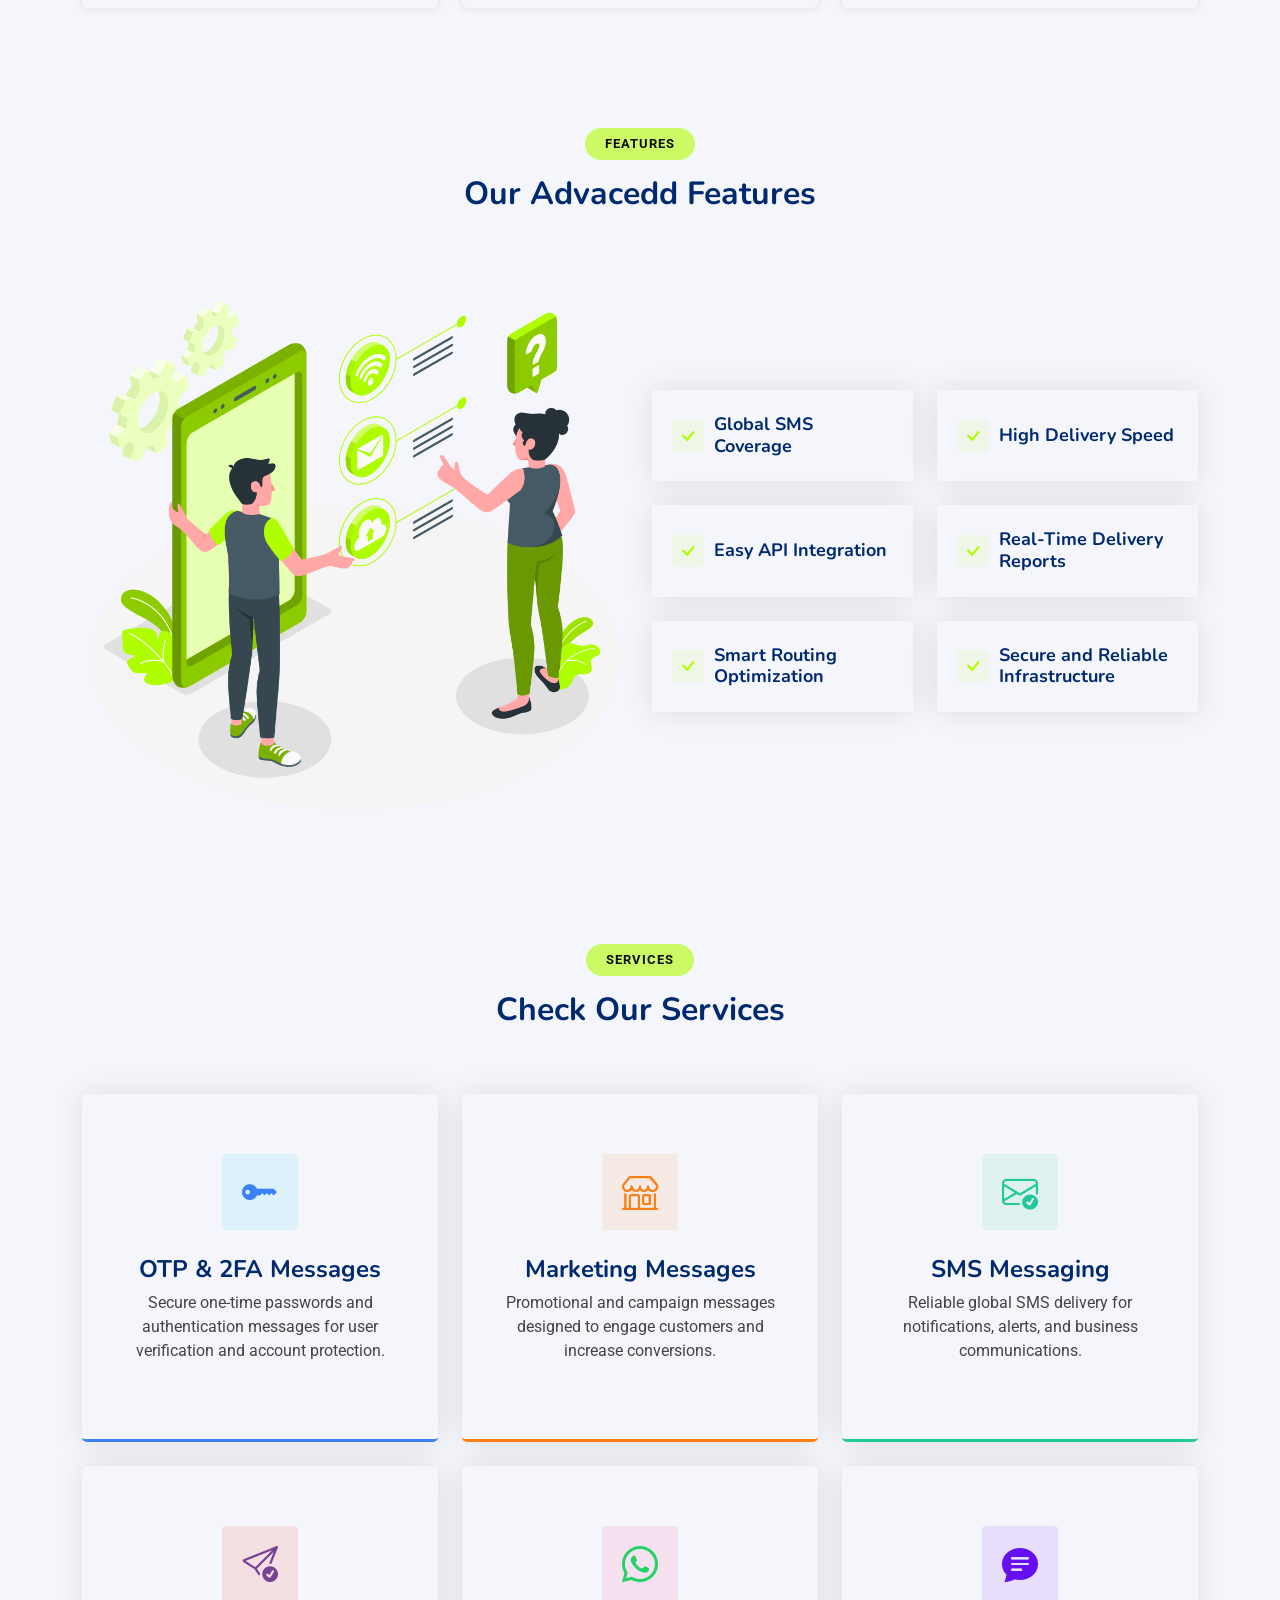
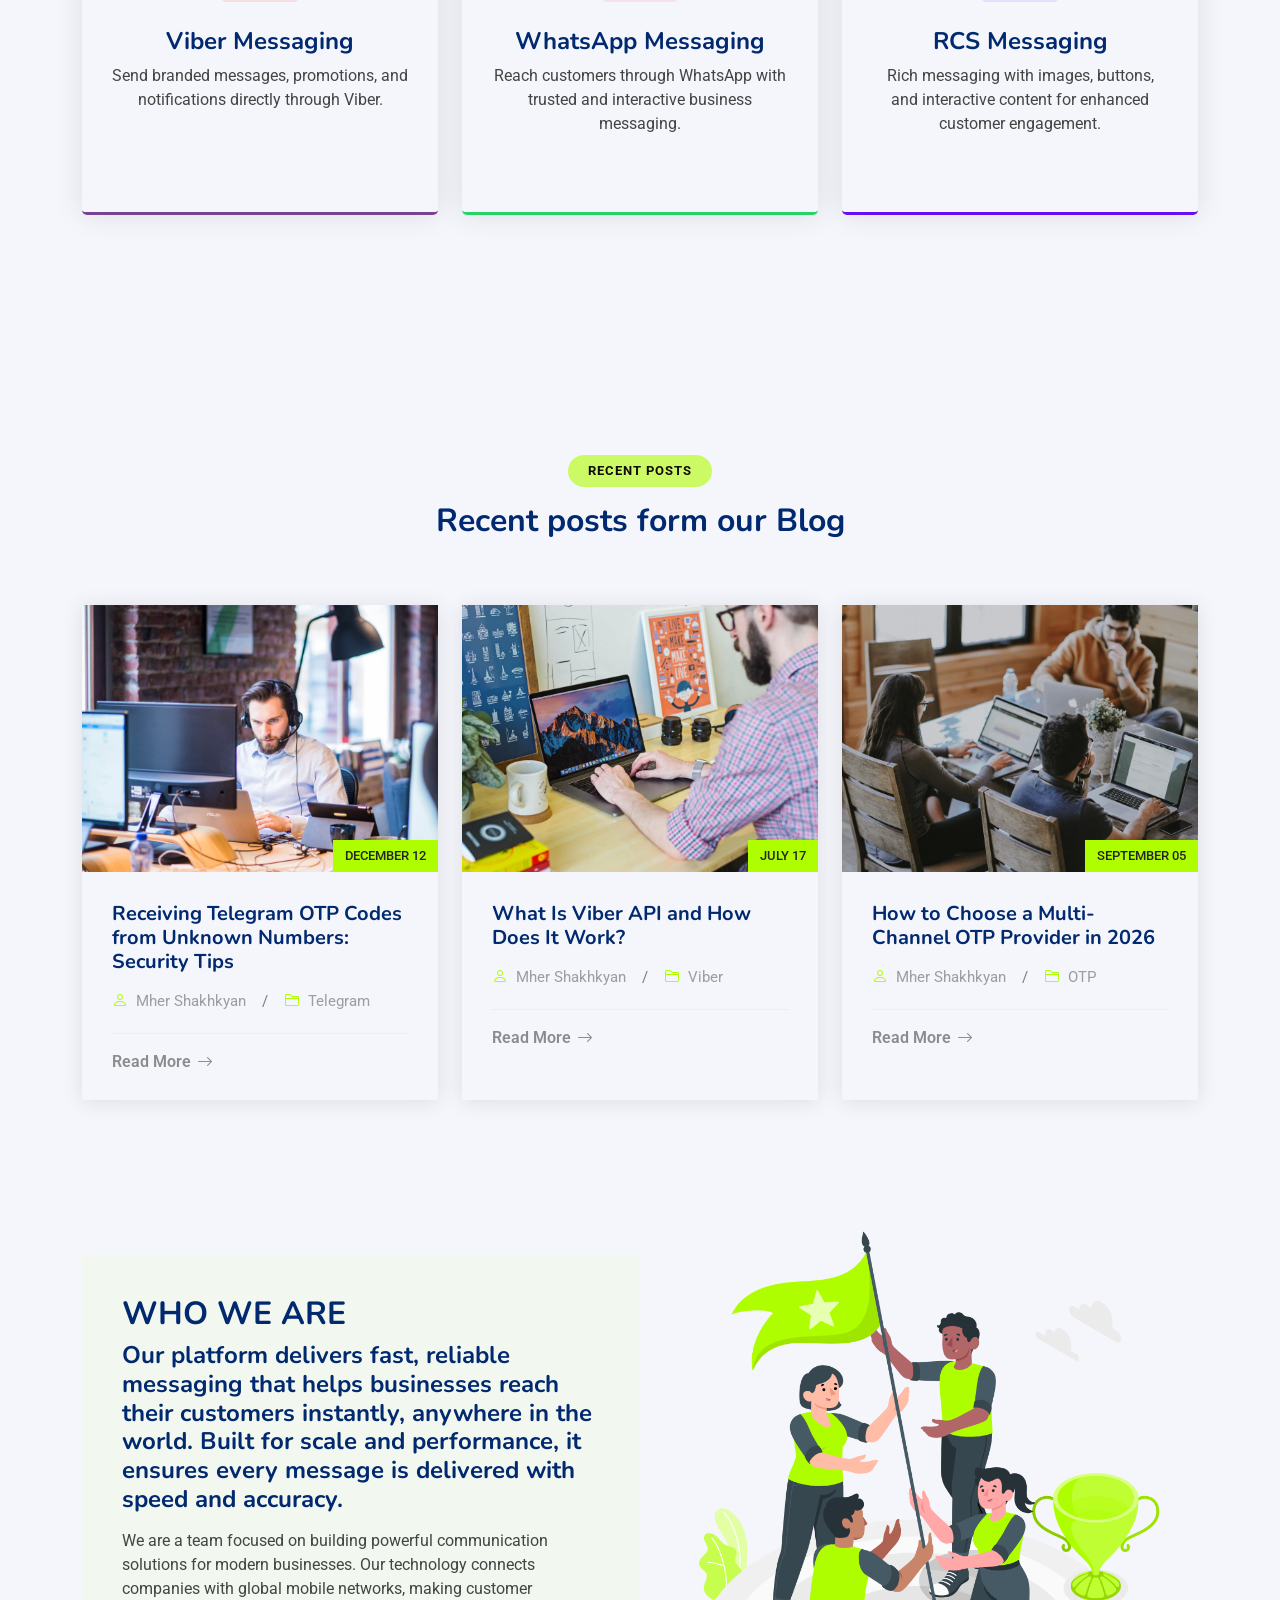
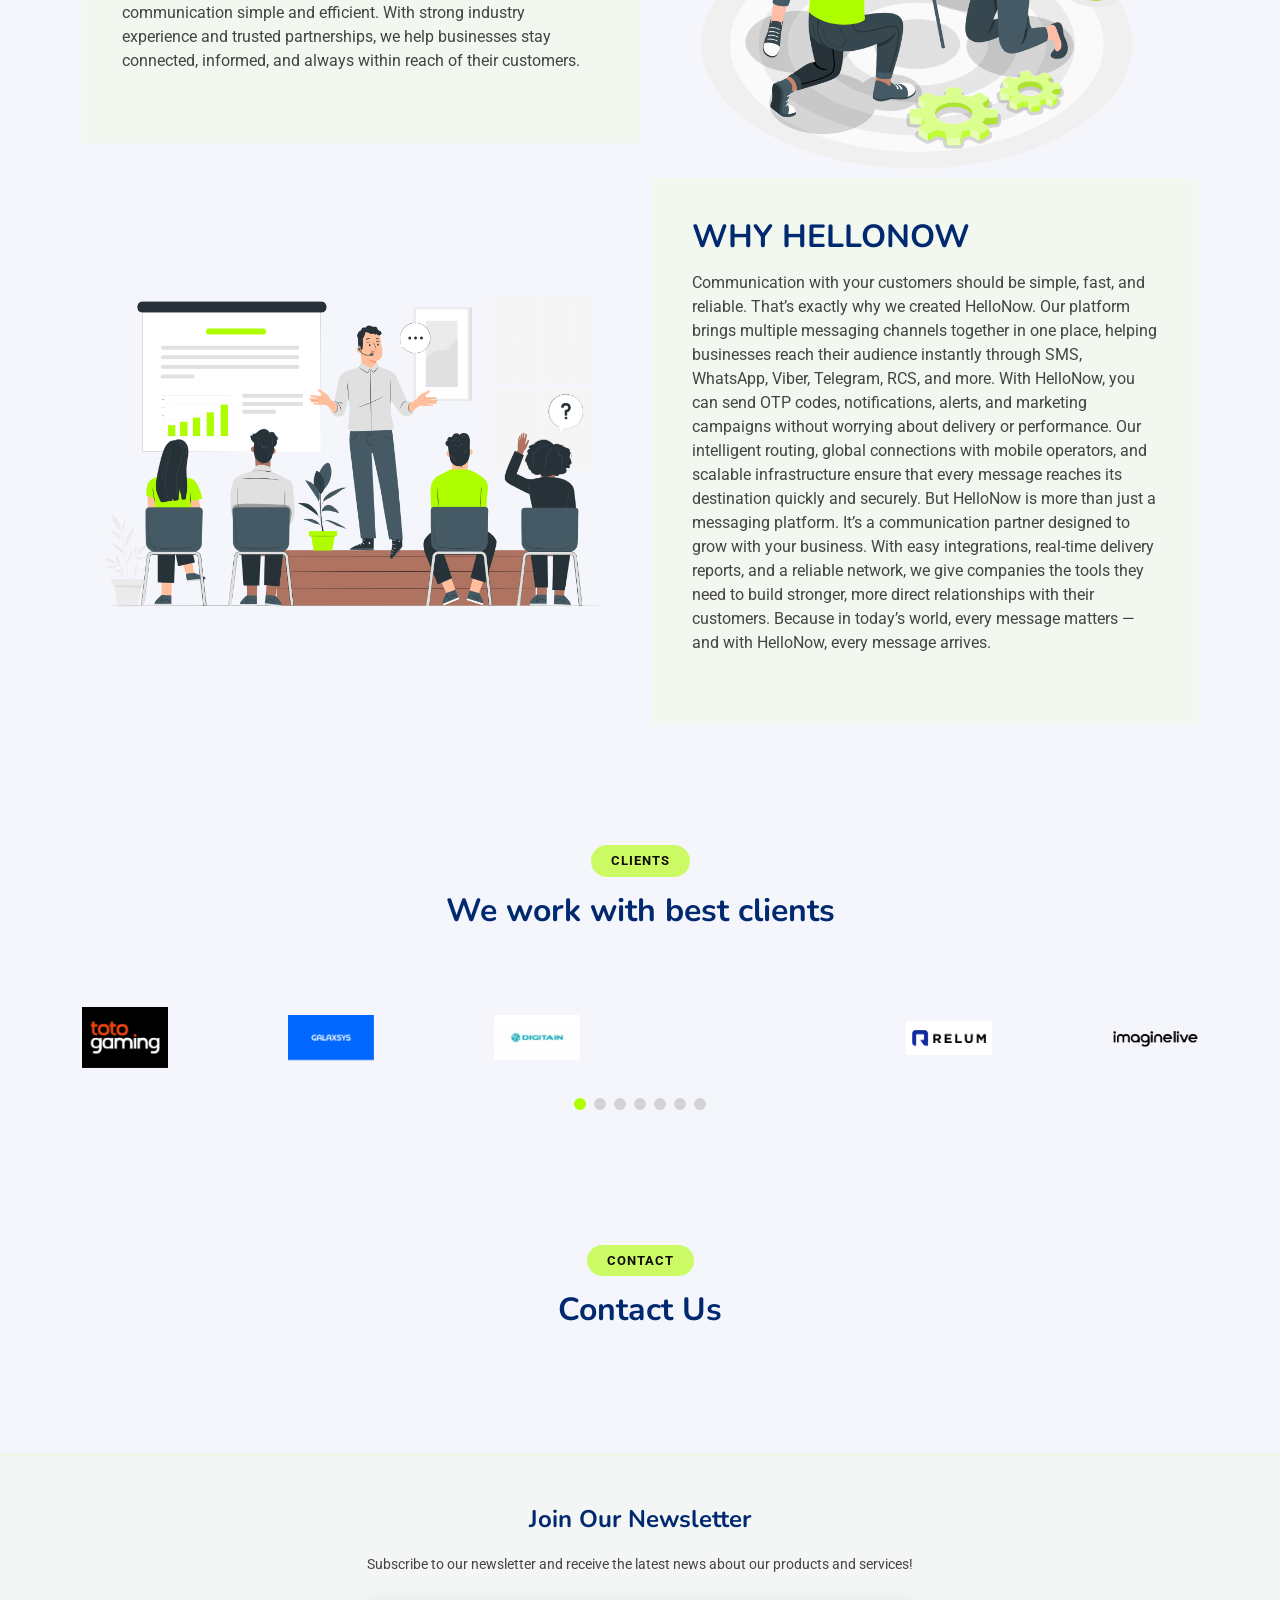
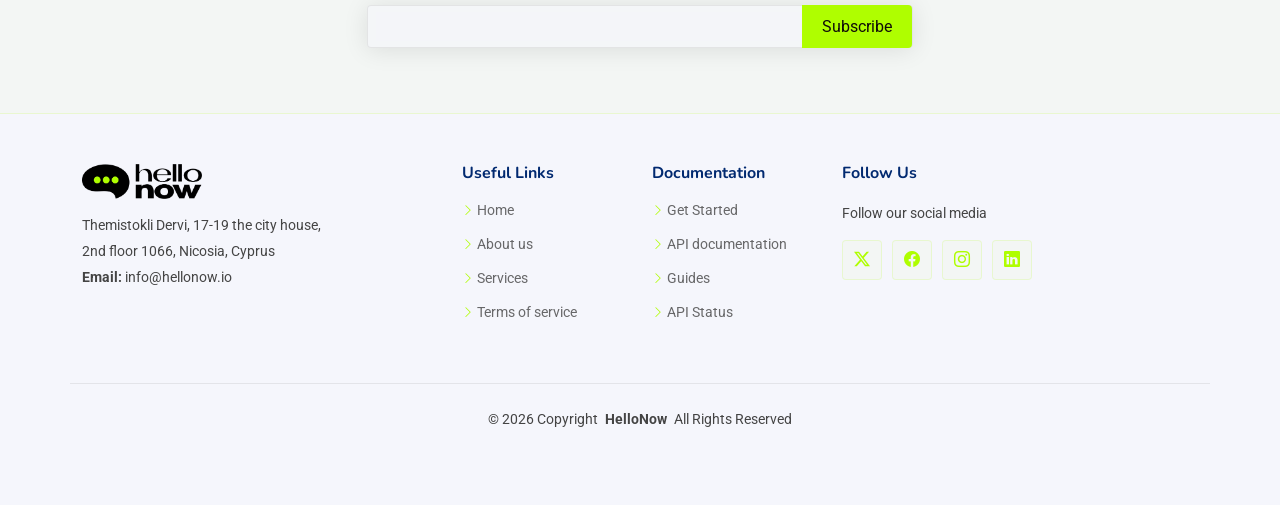
==== commit 84231097: "Changed the login URL direction" ====
--- a/index.html
+++ b/index.html
@@ -98,8 +98,8 @@
         <i class="mobile-nav-toggle d-xl-none bi bi-list"></i>
       </nav>
 
-      <a class="btn-signup flex-md-shrink-0" href="signin">Sign in</a>
-      <a class="btn-signup flex-md-shrink-0" href="signup">Sign up</a>
+      <a class="btn-signup flex-md-shrink-0" href="signin">https://dashboard.hellonow.io/sign-in</a>
+      <a class="btn-signup flex-md-shrink-0" href="signup">https://dashboard.hellonow.io/sign-up</a>
 
     </div>
   </header>
